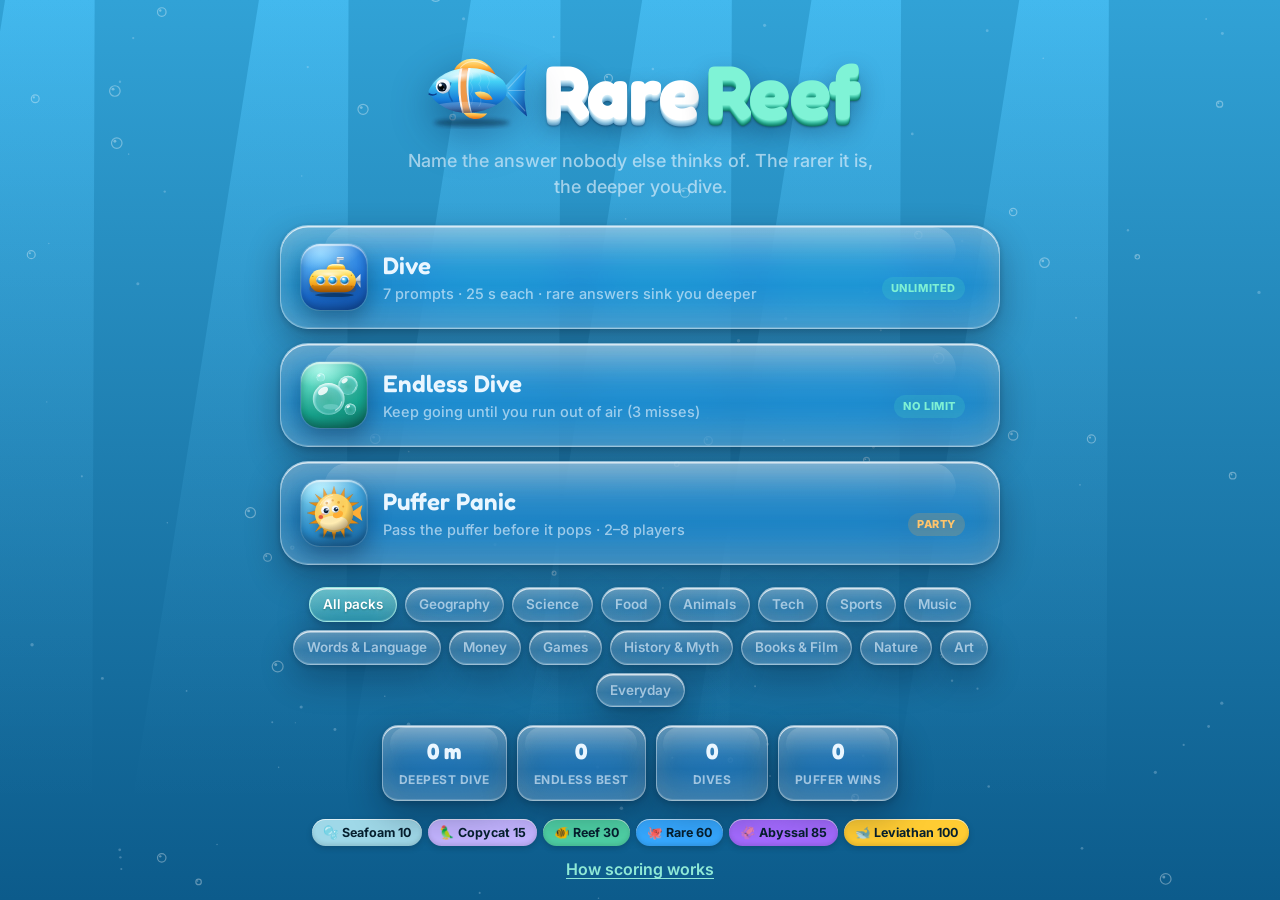
==== index.html @ 7932fa3f "Replace project with Rare Reef Unlimited rare-answer trivia game (Dive, Endless Dive) plus Puffer Pa" ====
<!DOCTYPE html>
<html lang="en">
<head>
<meta charset="utf-8">
<meta name="viewport" content="width=device-width, initial-scale=1, viewport-fit=cover">
<title>Rare Reef</title>
<link rel="preconnect" href="https://fonts.googleapis.com">
<link rel="preconnect" href="https://fonts.gstatic.com" crossorigin>
<link href="https://fonts.googleapis.com/css2?family=Fredoka:wght@500;600;700&family=Inter:wght@400;500;600;700;800&display=swap" rel="stylesheet">
<style>:root {
  --ink: #eaf6ff; --mute: rgba(234,246,255,.62); --glass: rgba(255,255,255,.08); --glass2: rgba(255,255,255,.14);
  --line: rgba(255,255,255,.16); --accent: #4fe3c1; --accent2: #36a8ff; --hot: #ff6b5a; --gold: #ffcc33;
  --r: 22px; --safe-b: env(safe-area-inset-bottom, 0px); --safe-t: env(safe-area-inset-top, 0px);
}
* { box-sizing: border-box; -webkit-tap-highlight-color: transparent; }
html, body { margin: 0; height: 100%; background: #04263a; color: var(--ink); font: 500 16px/1.4 Inter, system-ui, sans-serif; overflow: hidden; }
button { font: inherit; color: inherit; cursor: pointer; border: 0; background: none; }
input { font: inherit; }
#sea { position: fixed; inset: 0; width: 100%; height: 100%; z-index: 0; }
#flash { position: fixed; inset: 0; z-index: 50; pointer-events: none; opacity: 0; background: radial-gradient(circle, rgba(255,255,255,.0) 30%, rgba(255,80,60,.55)); transition: opacity .2s; }
#flash.on { opacity: 1; }
#flash.white { background: rgba(255,255,255,.85); }
.screen { position: fixed; inset: 0; z-index: 1; display: none; overflow-y: auto; padding: calc(16px + var(--safe-t)) 16px calc(24px + var(--safe-b)); }
.screen.on { display: block; animation: fadeUp .45s cubic-bezier(.2,.8,.2,1); }
@keyframes fadeUp { from { opacity: 0; transform: translateY(14px); } to { opacity: 1; transform: none; } }
h1, h2, h3, .prompt, .cat-q, .round, .cta, .mode-txt b, .big-num, .t-name, .t-pts { font-family: Fredoka, Inter, system-ui, sans-serif; }

/* ---------- home ---------- */
.home-wrap { max-width: 720px; margin: 0 auto; padding: 4vh 0 30px; text-align: center; }
.logo { display: inline-flex; align-items: center; gap: 12px; }
.logo-fish { width: 74px; animation: bob 3.4s ease-in-out infinite; filter: drop-shadow(0 8px 18px rgba(42,167,255,.45)); }
@keyframes bob { 50% { transform: translateY(-6px) rotate(-3deg); } }
h1 { margin: 0; font-size: clamp(46px, 9vw, 76px); line-height: 1; font-weight: 700; letter-spacing: -.5px; }
h1 span { background: linear-gradient(90deg, #7ef0d4, #36a8ff); -webkit-background-clip: text; background-clip: text; color: transparent; margin-left: 6px; }
.tag { color: var(--mute); font-size: 18px; max-width: 470px; margin: 14px auto 26px; }
.mode-grid { display: grid; gap: 14px; }
.mode-card { position: relative; display: flex; align-items: center; gap: 16px; padding: 18px 20px; border-radius: var(--r); text-align: left;
  background: linear-gradient(135deg, rgba(255,255,255,.13), rgba(255,255,255,.05)); border: 1px solid var(--line); backdrop-filter: blur(14px); -webkit-backdrop-filter: blur(14px);
  box-shadow: 0 12px 40px rgba(0,0,0,.25), inset 0 1px 0 rgba(255,255,255,.18); transition: transform .25s cubic-bezier(.2,.9,.3,1.4), box-shadow .25s; }
.mode-card:hover { transform: translateY(-3px) scale(1.01); box-shadow: 0 18px 50px rgba(0,0,0,.32), inset 0 1px 0 rgba(255,255,255,.22); }
.mode-card:active { transform: scale(.98); }
.mode-ico { width: 60px; height: 60px; border-radius: 18px; display: grid; place-items: center; font-size: 30px; flex: none; }
.dive .mode-ico { background: linear-gradient(160deg, #36a8ff, #1667c9); }
.endless .mode-ico { background: linear-gradient(160deg, #4fe3c1, #129a86); }
.partyc .mode-ico { background: linear-gradient(160deg, #ffcf5a, #ff8a3d); }
.mode-txt { flex: 1; display: flex; flex-direction: column; gap: 2px; }
.mode-txt b { font-size: 24px; font-weight: 600; }
.mode-txt span { color: var(--mute); font-size: 14.5px; }
.mode-badge { position: absolute; top: 12px; right: 14px; font-size: 11px; font-weight: 800; letter-spacing: .6px; text-transform: uppercase; padding: 4px 9px; border-radius: 99px; background: rgba(79,227,193,.18); color: #7ef0d4; }
.mode-badge.hot { background: rgba(255,170,60,.2); color: #ffc46b; }
.packs { margin: 22px 0 6px; display: flex; flex-wrap: wrap; gap: 8px; justify-content: center; }
.pack { padding: 7px 13px; border-radius: 99px; border: 1px solid var(--line); background: var(--glass); font-size: 13.5px; font-weight: 600; color: var(--mute); transition: .2s; }
.pack.on { background: rgba(79,227,193,.2); border-color: rgba(79,227,193,.6); color: #fff; }
.stats { display: flex; gap: 10px; justify-content: center; margin-top: 18px; flex-wrap: wrap; }
.stat { padding: 10px 16px; border-radius: 16px; background: var(--glass); border: 1px solid var(--line); min-width: 112px; }
.stat b { display: block; font-family: Fredoka, Inter, system-ui, sans-serif; font-size: 22px; }
.stat span { font-size: 12px; color: var(--mute); text-transform: uppercase; letter-spacing: .5px; font-weight: 700; }
.tiers-legend { display: flex; flex-wrap: wrap; gap: 6px; justify-content: center; margin: 18px 0 4px; }
.tchip { display: inline-flex; align-items: center; gap: 6px; padding: 5px 11px; border-radius: 99px; font-size: 12.5px; font-weight: 700; color: #06202f; }
.link { color: #8fe9d6; font-weight: 600; text-decoration: underline; text-underline-offset: 3px; padding: 8px; }
.link.small { font-size: 13.5px; color: var(--mute); }

/* ---------- dive ---------- */
.dive-wrap, .setup-wrap, .res-wrap { max-width: 640px; margin: 0 auto; }
.topbar { display: grid; grid-template-columns: 44px 1fr auto; align-items: center; gap: 10px; margin-bottom: 14px; }
.icon-btn { width: 44px; height: 44px; border-radius: 14px; background: var(--glass); border: 1px solid var(--line); font-size: 20px; display: grid; place-items: center; }
.round { font-size: 22px; font-weight: 600; text-align: center; }
.depth { font-family: Fredoka, Inter, system-ui, sans-serif; font-size: 20px; font-weight: 600; padding: 7px 14px; border-radius: 14px; background: rgba(0,0,0,.25); border: 1px solid var(--line); min-width: 92px; text-align: right; }
.lives { display: flex; gap: 6px; justify-content: center; min-height: 0; margin-bottom: 8px; }
.lives span { font-size: 22px; transition: .3s; }
.lives span.gone { filter: grayscale(1); opacity: .3; transform: scale(.8); }
.prompt-card { padding: 22px; border-radius: 26px; background: linear-gradient(160deg, rgba(255,255,255,.14), rgba(255,255,255,.05)); border: 1px solid var(--line);
  backdrop-filter: blur(16px); -webkit-backdrop-filter: blur(16px); box-shadow: 0 20px 60px rgba(0,0,0,.3), inset 0 1px 0 rgba(255,255,255,.2); text-align: center; }
.chip { display: inline-block; padding: 5px 12px; border-radius: 99px; background: rgba(255,255,255,.12); font-size: 12.5px; font-weight: 700; letter-spacing: .4px; text-transform: uppercase; color: #bfefff; }
.prompt { font-size: clamp(28px, 6vw, 40px); font-weight: 600; line-height: 1.1; margin: 14px 0 18px; }
.timer { position: relative; height: 12px; border-radius: 99px; background: rgba(0,0,0,.3); overflow: hidden; margin: 0 0 16px; }
.timer-fill { position: absolute; inset: 0; transform-origin: left; background: linear-gradient(90deg, #4fe3c1, #36a8ff); border-radius: 99px; }
.timer.low .timer-fill { background: linear-gradient(90deg, #ff9f43, #ff5a5a); }
.timer span { position: absolute; right: 8px; top: -22px; font-size: 13px; font-weight: 800; color: var(--mute); }
form { display: flex; gap: 10px; }
form input { flex: 1; min-width: 0; height: 56px; padding: 0 18px; border-radius: 18px; border: 2px solid rgba(255,255,255,.2); background: rgba(3,20,32,.55); color: #fff; font-size: 19px; font-weight: 600; outline: none; transition: border-color .2s, box-shadow .2s; }
form input:focus { border-color: var(--accent); box-shadow: 0 0 0 4px rgba(79,227,193,.18); }
form input:disabled { opacity: .5; }
.go { height: 56px; padding: 0 22px; border-radius: 18px; background: linear-gradient(160deg, #4fe3c1, #1fb39a); color: #03251f; font-weight: 800; font-size: 17px; box-shadow: 0 8px 22px rgba(79,227,193,.35); transition: transform .15s; }
.go:active { transform: scale(.95); }
.go:disabled { opacity: .45; }
.msg { min-height: 24px; margin-top: 10px; font-weight: 700; color: #ffb4a8; }
.msg.ok { color: #8ff0d6; }
.shake { animation: shake .4s; }
@keyframes shake { 20%, 60% { transform: translateX(-8px); } 40%, 80% { transform: translateX(8px); } }
.reveal { margin-top: 16px; }
.tier-card { border-radius: 26px; padding: 22px; text-align: center; color: #05202d; position: relative; overflow: hidden; animation: pop .55s cubic-bezier(.2,1.4,.4,1); box-shadow: 0 20px 50px rgba(0,0,0,.3); }
@keyframes pop { from { transform: scale(.7); opacity: 0; } to { transform: none; opacity: 1; } }
.tier-card .t-emoji { font-size: 44px; line-height: 1; }
.tier-card .t-name { font-family: Fredoka, Inter, system-ui, sans-serif; font-size: 34px; font-weight: 700; margin-top: 4px; }
.tier-card .t-ans { font-weight: 700; font-size: 17px; opacity: .85; }
.tier-card .t-pts { font-family: Fredoka, Inter, system-ui, sans-serif; font-size: 22px; font-weight: 600; margin-top: 6px; }
.tier-card .t-blurb { font-size: 14px; opacity: .75; margin-top: 2px; }
.tier-card.miss { background: linear-gradient(160deg, #3b4b5a, #25323f); color: #eaf6ff; }
.alts { margin-top: 14px; display: grid; gap: 10px; }
.alt { padding: 12px 16px; border-radius: 18px; background: var(--glass); border: 1px solid var(--line); text-align: left; }
.alt b { display: block; font-size: 12px; text-transform: uppercase; letter-spacing: .6px; color: var(--mute); margin-bottom: 6px; }
.alt .ans { display: inline-block; margin: 3px 6px 3px 0; padding: 4px 10px; border-radius: 99px; font-size: 14px; font-weight: 700; color: #06202f; }
.next { width: 100%; margin-top: 14px; }
.cta { width: 100%; height: 62px; border-radius: 20px; background: linear-gradient(160deg, #ffd25e, #ff8a3d); color: #3a1800; font-size: 22px; font-weight: 700; box-shadow: 0 12px 30px rgba(255,138,61,.4); transition: transform .15s; margin-top: 16px; }
.cta.blue { background: linear-gradient(160deg, #4fe3c1, #2aa7ff); color: #032030; box-shadow: 0 12px 30px rgba(42,167,255,.35); }
.cta.ghost { background: var(--glass); color: var(--ink); box-shadow: none; border: 1px solid var(--line); height: 54px; font-size: 18px; }
.cta:active { transform: scale(.97); }

/* depth gauge */
.gauge { position: fixed; left: max(10px, calc(50% - 400px)); top: 90px; bottom: 40px; width: 46px; z-index: 2; }
.gauge-track { position: absolute; left: 20px; top: 0; bottom: 0; width: 6px; border-radius: 6px; background: linear-gradient(#5fd3ff, #1667c9 30%, #0b2c6b 60%, #070b25); opacity: .8; }
.gauge-track i { position: absolute; left: 12px; font-style: normal; font-size: 10px; font-weight: 800; color: rgba(255,255,255,.5); white-space: nowrap; transform: translateY(-50%); letter-spacing: .3px; }
.gauge-track i::before { content: ""; position: absolute; left: -16px; top: 50%; width: 10px; border-top: 1px solid rgba(255,255,255,.35); }
.gauge-sub { position: absolute; left: 6px; width: 34px; height: 34px; margin-top: -17px; display: grid; place-items: center; font-size: 22px; transition: top 1.2s cubic-bezier(.3,.8,.3,1); filter: drop-shadow(0 4px 10px rgba(0,0,0,.4)); }
@media (max-width: 860px) { .gauge { display: none; } }

/* ---------- results ---------- */
.res-hero { text-align: center; padding: 26px 18px; border-radius: 28px; background: linear-gradient(160deg, rgba(255,255,255,.14), rgba(255,255,255,.04)); border: 1px solid var(--line); backdrop-filter: blur(14px); -webkit-backdrop-filter: blur(14px); }
.res-hero .zone { font-size: 13px; font-weight: 800; letter-spacing: 1px; text-transform: uppercase; color: #8fe9d6; }
.big-num { font-size: clamp(54px, 13vw, 84px); font-weight: 700; line-height: 1; margin: 6px 0; }
.res-hero .sub { color: var(--mute); font-weight: 600; }
.emoji-row { font-size: 28px; letter-spacing: 4px; margin: 14px 0 4px; }
.res-list { margin-top: 16px; display: grid; gap: 8px; }
.res-row { display: grid; grid-template-columns: 1fr auto; gap: 4px 12px; align-items: center; padding: 12px 16px; border-radius: 18px; background: var(--glass); border: 1px solid var(--line); }
.res-row .q { font-size: 13px; color: var(--mute); font-weight: 600; }
.res-row .a { font-weight: 700; font-size: 16px; }
.res-row .p { grid-row: 1 / span 2; grid-column: 2; text-align: right; }
.res-btns { display: grid; grid-template-columns: 1fr 1fr; gap: 10px; }
.res-btns .cta { margin-top: 14px; }

/* ---------- setup ---------- */
.setup-hero { display: flex; gap: 16px; align-items: center; padding: 18px; border-radius: 24px; background: var(--glass); border: 1px solid var(--line); margin-bottom: 16px; }
.setup-hero h2 { margin: 0 0 4px; font-size: 28px; }
.setup-hero p { margin: 0; color: var(--mute); font-size: 14.5px; }
.hero-puffer { width: 96px; height: 96px; flex: none; animation: bob 3s ease-in-out infinite; --pf1: #ffd25e; --pf2: #ffae35; }
.seg { display: inline-flex; padding: 4px; border-radius: 16px; background: rgba(0,0,0,.28); border: 1px solid var(--line); gap: 2px; flex-wrap: wrap; }
.seg button { padding: 9px 14px; border-radius: 12px; font-weight: 700; font-size: 15px; color: var(--mute); transition: .2s; }
.seg button.on { background: #fff; color: #062033; box-shadow: 0 4px 12px rgba(0,0,0,.25); }
.seg.big { display: flex; width: 100%; margin-bottom: 14px; }
.seg.big button { flex: 1; padding: 12px; font-size: 17px; }
.row2 { display: flex; justify-content: space-between; align-items: center; gap: 12px; padding: 10px 2px; font-weight: 700; flex-wrap: wrap; }
.fld { display: flex; flex-direction: column; gap: 6px; font-weight: 700; font-size: 14px; color: var(--mute); margin-bottom: 6px; }
.fld input, .plist input { height: 50px; border-radius: 14px; border: 2px solid rgba(255,255,255,.18); background: rgba(3,20,32,.5); color: #fff; padding: 0 14px; font-size: 17px; font-weight: 600; outline: none; }
.plist { display: grid; gap: 8px; }
.plist .pr { display: flex; gap: 8px; align-items: center; }
.plist .pr input { flex: 1; }
.plist .dot { width: 30px; height: 30px; border-radius: 50%; flex: none; }

/* ---------- party ---------- */
#party { display: none; padding: 0; overflow: hidden; }
#party.on { display: flex; flex-direction: column; }
.party-top { display: grid; grid-template-columns: 44px 1fr 44px; gap: 10px; align-items: center; padding: calc(12px + var(--safe-t)) 14px 6px; z-index: 3; }
.cat-banner { text-align: center; }
.cat-q { font-size: clamp(22px, 5vw, 32px); font-weight: 600; line-height: 1.1; margin-top: 4px; }
.cat-used { font-size: 12.5px; color: var(--mute); font-weight: 700; margin-top: 2px; }
.cat-banner.new .cat-q { animation: pop .5s cubic-bezier(.2,1.4,.4,1); }
.arena { position: relative; flex: 1; min-height: 0; }
.ring { position: absolute; inset: 0; }
.seat { position: absolute; width: 120px; margin-left: -60px; margin-top: -48px; text-align: center; transition: transform .3s, opacity .3s; }
.seat .av { width: 58px; height: 58px; margin: 0 auto; border-radius: 50%; display: grid; place-items: center; font-family: Fredoka, Inter, system-ui, sans-serif; font-weight: 700; font-size: 24px; color: #fff; position: relative;
  box-shadow: 0 8px 20px rgba(0,0,0,.35), inset 0 2px 0 rgba(255,255,255,.35); border: 3px solid rgba(255,255,255,.25); transition: .3s; }
.seat .nm { font-weight: 800; font-size: 14px; margin-top: 6px; white-space: nowrap; overflow: hidden; text-overflow: ellipsis; text-shadow: 0 2px 6px rgba(0,0,0,.5); }
.seat .hearts { font-size: 13px; letter-spacing: 1px; min-height: 18px; }
.seat .meter { width: 64px; height: 5px; margin: 3px auto 0; border-radius: 9px; background: rgba(255,255,255,.18); overflow: hidden; }
.seat .meter i { display: block; height: 100%; width: 0; background: linear-gradient(90deg, #ffcc33, #ff8a3d); transition: width .5s; }
.seat.turn .av { border-color: #fff; transform: scale(1.14); box-shadow: 0 0 0 6px rgba(255,255,255,.18), 0 10px 26px rgba(0,0,0,.4); }
.seat.turn .nm { color: #ffe27a; }
.seat.out { opacity: .38; filter: grayscale(1); }
.seat.hit .av { animation: hit .6s; }
@keyframes hit { 30% { transform: scale(1.3) rotate(-8deg); background: #ff5a5a; } }
.bubble { position: absolute; left: 50%; bottom: 100%; transform: translate(-50%, -6px); background: #fff; color: #062033; font-weight: 700; font-size: 13.5px; padding: 5px 10px; border-radius: 12px; white-space: nowrap; max-width: 150px; overflow: hidden; text-overflow: ellipsis; box-shadow: 0 6px 16px rgba(0,0,0,.25); opacity: 0; transition: opacity .2s; pointer-events: none; }
.bubble.on { opacity: 1; }
.bubble.bad { background: #ff8a7a; }
.bubble.good { background: #8ff0d6; }
.bubble::after { content: ""; position: absolute; left: 50%; top: 100%; margin-left: -6px; border: 6px solid transparent; border-top-color: inherit; }
.puffer-wrap { position: absolute; left: 50%; top: calc(50% - 8px); width: 220px; height: 220px; margin: -110px 0 0 -110px; }
.clock { position: absolute; inset: 0; transform: rotate(-90deg); }
.clock-bg { fill: none; stroke: rgba(255,255,255,.1); stroke-width: 8; }
.clock-fg { fill: none; stroke: #4fe3c1; stroke-width: 8; stroke-linecap: round; stroke-dasharray: 628.3; transition: stroke .3s; }
.puffer { position: absolute; inset: 30px; transition: transform .25s cubic-bezier(.3,1.5,.5,1); --pf1: #ffd25e; --pf2: #ffae35; --spine: #e08a12; }
.puffer svg { width: 100%; height: 100%; overflow: visible; }
.puffer .spines { transform-origin: 100px 100px; transform: scale(.55); opacity: 0; transition: transform .35s, opacity .35s; }
.puffer.s1 { --pf1: #ffc84a; --pf2: #ff9d2e; }
.puffer.s1 .spines { transform: scale(.8); opacity: .7; }
.puffer.s2 { --pf1: #ffa63d; --pf2: #ff7a2e; --spine: #c4531a; }
.puffer.s2 .spines { transform: scale(1); opacity: 1; }
.puffer.s3 { --pf1: #ff7a4a; --pf2: #ff4d3a; --spine: #a3241a; animation: tremble .12s infinite; }
.puffer.s3 .spines { transform: scale(1.12); opacity: 1; }
.puffer.sleep { filter: saturate(.6) brightness(.9); }
.puffer.popped { animation: popped .5s forwards; }
@keyframes tremble { 25% { translate: -3px 1px; } 50% { translate: 2px -2px; } 75% { translate: -1px 3px; } }
@keyframes popped { 40% { transform: scale(2.1); opacity: 1; } 100% { transform: scale(2.6); opacity: 0; } }
.pointer { position: absolute; left: 50%; top: 50%; width: 0; height: 0; transition: transform .35s cubic-bezier(.3,1.3,.5,1); pointer-events: none; }
.pointer::after { content: ""; position: absolute; left: 96px; top: -11px; border: 11px solid transparent; border-left: 18px solid #fff; filter: drop-shadow(0 2px 6px rgba(0,0,0,.4)); }
.pop-txt { position: absolute; left: 50%; top: 50%; transform: translate(-50%, -50%) scale(.4); font-family: Fredoka, Inter, system-ui, sans-serif; font-weight: 700; font-size: 64px; color: #fff; text-shadow: 0 4px 0 #ff4d3a, 0 10px 30px rgba(0,0,0,.4); opacity: 0; pointer-events: none; white-space: nowrap; }
.pop-txt.on { animation: popTxt 1.3s forwards; }
@keyframes popTxt { 15% { opacity: 1; transform: translate(-50%, -50%) scale(1.15); } 70% { opacity: 1; transform: translate(-50%, -50%) scale(1); } 100% { opacity: 0; transform: translate(-50%, -60%) scale(1); } }
.party-bottom { padding: 6px 14px calc(14px + var(--safe-b)); max-width: 640px; width: 100%; margin: 0 auto; z-index: 3; }
.turn-lbl { text-align: center; font-family: Fredoka, Inter, system-ui, sans-serif; font-weight: 600; font-size: 18px; margin-bottom: 8px; min-height: 24px; }
.turn-lbl.mine { color: #ffe27a; }
.pmsg { min-height: 22px; text-align: center; font-weight: 700; color: #ffb4a8; margin-top: 6px; font-size: 14.5px; }
.pmsg.ok { color: #8ff0d6; }
.used { display: flex; gap: 6px; overflow-x: auto; padding: 4px 0 2px; scrollbar-width: none; mask-image: linear-gradient(90deg, #000 85%, transparent); }
.used::-webkit-scrollbar { display: none; }
.used span { flex: none; padding: 4px 10px; border-radius: 99px; font-size: 13px; font-weight: 700; color: #06202f; animation: pop .35s; }
.burst { position: fixed; width: 10px; height: 10px; border-radius: 50%; pointer-events: none; z-index: 40; }

/* ---------- modal ---------- */
.modal { position: fixed; inset: 0; z-index: 60; display: grid; place-items: center; background: rgba(2,12,22,.6); backdrop-filter: blur(6px); -webkit-backdrop-filter: blur(6px); padding: 18px; }
.modal[hidden] { display: none; }
.modal-card { width: min(520px, 100%); max-height: 86vh; overflow-y: auto; padding: 24px; border-radius: 26px; background: linear-gradient(160deg, #0f3d57, #0a2639); border: 1px solid var(--line); box-shadow: 0 30px 80px rgba(0,0,0,.5); animation: pop .4s cubic-bezier(.2,1.3,.4,1); }
.modal-card h3 { margin: 0 0 10px; font-size: 26px; }
.modal-card p { color: var(--mute); margin: 8px 0; }
.trow { display: flex; align-items: center; gap: 12px; padding: 8px 0; border-bottom: 1px solid rgba(255,255,255,.08); }
.trow .tchip { min-width: 112px; justify-content: center; }
.trow small { color: var(--mute); }
.winner-av { width: 96px; height: 96px; margin: 0 auto 8px; border-radius: 50%; display: grid; place-items: center; font-family: Fredoka, Inter, system-ui, sans-serif; font-size: 42px; font-weight: 700; box-shadow: 0 0 0 8px rgba(255,255,255,.12), 0 14px 40px rgba(0,0,0,.4); }

@media (max-width: 520px) {
  .mode-card { padding: 15px; gap: 12px; } .mode-ico { width: 52px; height: 52px; font-size: 26px; } .mode-txt b { font-size: 21px; }
  .mode-badge { top: 8px; right: 10px; font-size: 10px; }
  .prompt-card { padding: 18px 14px; }
  .go { padding: 0 16px; }
  .seat { width: 92px; margin-left: -46px; } .seat .av { width: 46px; height: 46px; font-size: 19px; } .seat .nm { font-size: 12.5px; }
  .puffer-wrap { width: 170px; height: 170px; margin: -85px 0 0 -85px; } .puffer { inset: 22px; }
  .pointer::after { left: 72px; }
  .pop-txt { font-size: 50px; }
}
@media (max-height: 640px) { .party-bottom .used { display: none; } }
@media (max-height: 500px) {
  .party-top { padding-top: calc(6px + var(--safe-t)); padding-bottom: 0; }
  .cat-banner .chip, .cat-used { display: none; }
  .cat-q { font-size: 20px; margin-top: 0; }
  .turn-lbl { display: none; }
  .party-bottom { padding-top: 2px; padding-bottom: calc(8px + var(--safe-b)); }
  .party-bottom form input, .party-bottom .go { height: 46px; }
  .pmsg { min-height: 18px; margin-top: 2px; font-size: 13px; }
  .seat { width: 96px; margin-left: -48px; margin-top: -26px; }
  .seat .av { width: 38px; height: 38px; font-size: 16px; border-width: 2px; }
  .seat .nm { font-size: 12px; margin-top: 2px; }
  .seat .hearts { font-size: 11px; min-height: 14px; }
  .seat .meter { display: none; }
  .puffer-wrap { width: 130px; height: 130px; margin: -65px 0 0 -65px; }
  .puffer { inset: 16px; }
  .pointer::after { left: 54px; top: -9px; border-width: 9px; border-left-width: 14px; }
  .pop-txt { font-size: 40px; }
}

/* =====================================================================
   LIQUID GLASS (iOS-style): translucent, frosted, with specular edges
   ===================================================================== */
:root {
  --glass-fill: linear-gradient(180deg, rgba(255,255,255,.30) 0%, rgba(255,255,255,.14) 42%, rgba(255,255,255,.10) 58%, rgba(255,255,255,.18) 100%);
  --glass-edge: rgba(255,255,255,.42);
  --glass-shadow: inset 0 1.5px 0 rgba(255,255,255,.75), inset 0 -1px 0 rgba(255,255,255,.18), inset 0 -14px 28px rgba(255,255,255,.05), inset 0 12px 24px rgba(255,255,255,.08), 0 14px 34px rgba(0,12,30,.32), 0 2px 6px rgba(0,12,30,.18);
  --spring: cubic-bezier(.34,1.56,.64,1);
}
.mode-card, .prompt-card, .icon-btn, .stat, .pack, .alt, .res-row, .res-hero, .setup-hero, .seg, .modal-card, .depth, .cta.ghost, form input, .fld input, .plist input, .cat-banner .chip, .chip, .link.small {
  -webkit-backdrop-filter: blur(24px) saturate(180%); backdrop-filter: blur(24px) saturate(180%);
}
.mode-card, .prompt-card, .icon-btn, .stat, .pack, .alt, .res-row, .res-hero, .setup-hero, .seg, .depth, .cta.ghost {
  position: relative; background: var(--glass-fill), rgba(12,60,92,.28); border: 1px solid var(--glass-edge); box-shadow: var(--glass-shadow);
}
.modal-card { background: var(--glass-fill), rgba(10,48,74,.78); border: 1px solid var(--glass-edge); box-shadow: var(--glass-shadow), 0 40px 90px rgba(0,0,0,.5); }
/* top specular sheen */
.mode-card::before, .prompt-card::before, .res-hero::before, .setup-hero::before, .cta::before, .go::before, .icon-btn::before, .stat::before {
  content: ""; position: absolute; left: 6%; right: 6%; top: 1px; height: 46%; border-radius: inherit; pointer-events: none;
  background: linear-gradient(180deg, rgba(255,255,255,.34), rgba(255,255,255,0)); opacity: .55; mask-image: linear-gradient(#000, transparent);
}
.mode-card > *, .prompt-card > *, .res-hero > *, .setup-hero > * { position: relative; }
.mode-card { border-radius: 28px; transition: transform .45s var(--spring), box-shadow .3s, background .3s; }
.mode-card:hover { transform: translateY(-4px) scale(1.012); background: var(--glass-fill), rgba(20,80,120,.32); }
.mode-card:active { transform: scale(.975); transition-duration: .12s; }
.prompt-card { border-radius: 30px; }
.icon-btn { border-radius: 16px; transition: transform .35s var(--spring); }
.icon-btn:active { transform: scale(.9); }
.pack { transition: transform .35s var(--spring), background .2s; }
.pack:active { transform: scale(.93); }
.pack.on { background: linear-gradient(180deg, rgba(160,255,232,.55), rgba(79,227,193,.32)), rgba(12,60,92,.3); border-color: rgba(190,255,240,.75); color: #fff; text-shadow: 0 1px 2px rgba(0,60,50,.4); }

/* tinted glass buttons (solid enough to read, still glassy) */
.go, .cta {
  position: relative; overflow: hidden; border: 1px solid rgba(255,255,255,.55);
  -webkit-backdrop-filter: blur(20px) saturate(180%); backdrop-filter: blur(20px) saturate(180%);
  transition: transform .45s var(--spring), box-shadow .3s, filter .2s;
}
.go { background: linear-gradient(180deg, rgba(150,255,230,.92), rgba(40,200,168,.86) 55%, rgba(22,160,136,.9)); color: #032a23;
  box-shadow: inset 0 1.5px 0 rgba(255,255,255,.85), inset 0 -2px 6px rgba(0,80,60,.35), 0 10px 24px rgba(30,200,160,.35), 0 2px 4px rgba(0,40,30,.25); }
.cta { background: linear-gradient(180deg, rgba(255,228,140,.95), rgba(255,170,70,.9) 55%, rgba(242,120,40,.92)); color: #3a1600;
  box-shadow: inset 0 1.5px 0 rgba(255,255,255,.9), inset 0 -3px 8px rgba(140,50,0,.3), 0 14px 30px rgba(255,138,61,.38), 0 2px 5px rgba(80,30,0,.25); }
.cta.blue { background: linear-gradient(180deg, rgba(160,250,240,.95), rgba(70,200,240,.9) 55%, rgba(40,150,235,.92)); color: #02243a;
  box-shadow: inset 0 1.5px 0 rgba(255,255,255,.9), inset 0 -3px 8px rgba(0,60,120,.3), 0 14px 30px rgba(42,167,255,.36), 0 2px 5px rgba(0,30,60,.25); }
.cta.ghost { color: #fff; }
.go::after, .cta::after { content: ""; position: absolute; top: 0; bottom: 0; width: 40%; left: -60%; background: linear-gradient(100deg, transparent, rgba(255,255,255,.45), transparent); transform: skewX(-20deg); transition: left .7s ease; pointer-events: none; }
.go:hover::after, .cta:hover::after { left: 130%; }
.go:active, .cta:active { transform: scale(.955); transition-duration: .12s; filter: brightness(1.05); }
.go:disabled { filter: saturate(.3); opacity: .55; }

/* glass inputs */
form input, .fld input, .plist input {
  background: linear-gradient(180deg, rgba(0,20,36,.42), rgba(0,30,50,.30)); border: 1px solid rgba(255,255,255,.34);
  box-shadow: inset 0 2px 6px rgba(0,10,20,.35), inset 0 -1px 0 rgba(255,255,255,.18), 0 1px 0 rgba(255,255,255,.12);
}
form input:focus { border-color: rgba(150,255,230,.9); box-shadow: inset 0 2px 6px rgba(0,10,20,.35), 0 0 0 4px rgba(79,227,193,.22); }

/* segmented control with a raised glass thumb */
.seg { border-radius: 18px; }
.seg button { transition: transform .35s var(--spring), background .25s, color .25s; }
.seg button:active { transform: scale(.92); }
.seg button.on { background: linear-gradient(180deg, #ffffff, #e9f5fb); color: #062033; box-shadow: inset 0 1px 0 #fff, 0 4px 14px rgba(0,20,40,.3), 0 1px 2px rgba(0,20,40,.2); }

/* glossy iOS app-icon tiles holding 3D objects */
.mode-ico { position: relative; overflow: hidden; border-radius: 19px; width: 66px; height: 66px;
  box-shadow: inset 0 2px 1px rgba(255,255,255,.55), inset 0 -4px 10px rgba(0,0,0,.25), 0 10px 22px rgba(0,10,30,.35), 0 0 0 1px rgba(255,255,255,.18); }
.mode-ico::after { content: ""; position: absolute; inset: 0; border-radius: inherit; background: radial-gradient(120% 70% at 30% 0%, rgba(255,255,255,.45), rgba(255,255,255,0) 55%); pointer-events: none; }
.mode-ico svg { width: 86%; height: 86%; overflow: visible; filter: drop-shadow(0 4px 5px rgba(0,0,0,.28)); }
.dive .mode-ico { background: radial-gradient(130% 110% at 30% 15%, #6cc8ff, #1b6fd6 60%, #0d3f8e); }
.endless .mode-ico { background: radial-gradient(130% 110% at 30% 15%, #7ff3dd, #17a58e 60%, #08584f); }
.partyc .mode-ico { background: radial-gradient(130% 110% at 30% 15%, #8fe6ff, #2a8fd0 60%, #134f86); }
.partyc .mode-ico svg { --pf1: #ffd25e; --pf2: #ffae35; --spine: #e08a12; width: 100%; height: 100%; }

/* 3D logo + extruded title */
.logo-fish { width: 112px; filter: drop-shadow(0 14px 20px rgba(0,30,70,.45)); }
h1 { color: #fff; text-shadow: 0 1px 0 #d6eef8, 0 2px 0 #bfe1f0, 0 3px 0 #a6d2e8, 0 4px 0 #8ec2de, 0 5px 0 #78b2d3, 0 6px 0 #649fc4, 0 7px 2px rgba(0,20,50,.35), 0 12px 24px rgba(0,20,50,.4); }
h1 span { background: none; -webkit-background-clip: border-box; background-clip: border-box; color: #7ff3d6;
  text-shadow: 0 1px 0 #66e0c3, 0 2px 0 #4ccdb0, 0 3px 0 #38b99d, 0 4px 0 #27a58a, 0 5px 0 #1a9078, 0 6px 0 #117b67, 0 7px 2px rgba(0,30,30,.35), 0 12px 24px rgba(0,20,50,.4); }

/* glossy 3D avatars + puffer */
.seat .av, .winner-av { background-image: radial-gradient(circle at 32% 26%, rgba(255,255,255,.75), rgba(255,255,255,0) 34%), radial-gradient(circle at 70% 82%, rgba(0,0,0,.38), rgba(0,0,0,0) 62%) !important;
  text-shadow: 0 2px 3px rgba(0,0,0,.35); border: 2px solid rgba(255,255,255,.55); }
.puffer svg, .hero-puffer { filter: drop-shadow(0 18px 18px rgba(0,20,40,.35)); }
.gauge-sub svg { width: 44px; height: 36px; margin-left: -6px; }
.tier-card { box-shadow: inset 0 2px 0 rgba(255,255,255,.6), inset 0 -6px 16px rgba(0,0,0,.18), 0 22px 50px rgba(0,0,0,.32); border: 1px solid rgba(255,255,255,.45); }
.tier-card::before { content: ""; position: absolute; left: 0; right: 0; top: 0; height: 50%; background: linear-gradient(180deg, rgba(255,255,255,.35), rgba(255,255,255,0)); pointer-events: none; }
.tchip, .alt .ans, .used span { box-shadow: inset 0 1px 0 rgba(255,255,255,.65), inset 0 -2px 4px rgba(0,0,0,.12), 0 2px 6px rgba(0,0,0,.18); }
.clock-bg { stroke: rgba(255,255,255,.16); }
@media (max-width: 520px) { .mode-ico { width: 56px; height: 56px; border-radius: 16px; } .logo-fish { width: 88px; } }
</style>
</head>
<body>
<canvas id="sea"></canvas>
<div id="flash"></div>

<!-- ============ HOME ============ -->
<section class="screen" id="home">
  <div class="home-wrap">
    <div class="logo">
      <svg class="logo-fish" viewBox="0 0 160 110" aria-hidden="true"><use href="#fish3d"/></svg>
      <h1>Rare<span>Reef</span></h1>
    </div>
    <p class="tag">Name the answer nobody else thinks of. The rarer it is, the deeper you dive.</p>

    <div class="mode-grid">
      <button class="mode-card dive" id="goDive">
        <div class="mode-ico"><svg viewBox="0 0 100 80"><use href="#sub3d"/></svg></div>
        <div class="mode-txt"><b>Dive</b><span>7 prompts · 25 s each · rare answers sink you deeper</span></div>
        <div class="mode-badge">Unlimited</div>
      </button>
      <button class="mode-card endless" id="goEndless">
        <div class="mode-ico"><svg viewBox="0 0 100 100"><use href="#bubbles3d"/></svg></div>
        <div class="mode-txt"><b>Endless Dive</b><span>Keep going until you run out of air (3 misses)</span></div>
        <div class="mode-badge">No limit</div>
      </button>
      <button class="mode-card partyc" id="goParty">
        <div class="mode-ico"><svg viewBox="0 0 200 200"><use href="#pufferBig"/></svg></div>
        <div class="mode-txt"><b>Puffer Panic</b><span>Pass the puffer before it pops · 2–8 players</span></div>
        <div class="mode-badge hot">Party</div>
      </button>
    </div>

    <div class="packs" id="packs"></div>

    <div class="stats" id="stats"></div>
    <div class="tiers-legend" id="legend"></div>
    <button class="link" id="howBtn">How scoring works</button>
  </div>
</section>

<!-- ============ DIVE ============ -->
<section class="screen" id="dive">
  <div class="gauge" id="gauge"><div class="gauge-track" id="gaugeTrack"></div><div class="gauge-sub" id="gaugeSub"><svg viewBox="0 0 100 80"><use href="#sub3d"/></svg></div></div>
  <div class="dive-wrap">
    <div class="topbar">
      <button class="icon-btn" id="diveBack" aria-label="Back">←</button>
      <div class="round" id="roundLbl">1 / 7</div>
      <div class="depth" id="depthLbl">0 m</div>
    </div>
    <div class="lives" id="lives"></div>
    <div class="prompt-card" id="promptCard">
      <div class="chip" id="packChip">Geography</div>
      <div class="prompt" id="promptTxt">Name a country</div>
      <div class="timer"><div class="timer-fill" id="timerFill"></div><span id="timerTxt">25</span></div>
      <form id="answerForm" autocomplete="off">
        <input id="answer" type="text" placeholder="Type a rare answer…" maxlength="60" autocapitalize="off" spellcheck="false">
        <button class="go" type="submit">Dive ↓</button>
      </form>
      <div class="msg" id="msg"></div>
      <button class="link small" id="passBtn">Pass</button>
    </div>
    <div class="reveal" id="reveal"></div>
  </div>
</section>

<!-- ============ RESULTS ============ -->
<section class="screen" id="results">
  <div class="res-wrap" id="resWrap"></div>
</section>

<!-- ============ PARTY SETUP ============ -->
<section class="screen" id="setup">
  <div class="setup-wrap">
    <div class="topbar"><button class="icon-btn" id="setupBack" aria-label="Back">←</button><div class="round">Puffer Panic</div><div></div></div>
    <div class="setup-hero"><svg viewBox="0 0 200 200" class="hero-puffer"><use href="#pufferBig"/></svg>
      <div><h2>Pass the puffer.</h2><p>Name an answer that fits the category to pass it on. No repeats. If it pops while you hold it, you lose a heart. Rare answers fill your meter for a bonus heart. Last one floating wins.</p></div></div>
    <div class="seg big" id="pmode"><button data-v="bots" class="on">vs Bots</button><button data-v="local">Pass &amp; Play</button></div>
    <div id="botsCfg">
      <label class="fld">Your name<input id="youName" maxlength="14" placeholder="You"></label>
      <div class="row2"><span>Bots</span><div class="seg" id="botCount"><button data-v="1">1</button><button data-v="2">2</button><button data-v="3" class="on">3</button><button data-v="4">4</button><button data-v="5">5</button><button data-v="7">7</button></div></div>
      <div class="row2"><span>Bot level</span><div class="seg" id="botLevel"><button data-v="easy">Easy</button><button data-v="normal" class="on">Normal</button><button data-v="hard">Hard</button></div></div>
    </div>
    <div id="localCfg" hidden>
      <div class="plist" id="plist"></div>
      <button class="link" id="addP">+ Add player</button>
    </div>
    <div class="row2"><span>Hearts</span><div class="seg" id="lifeSeg"><button data-v="1">1</button><button data-v="2" class="on">2</button><button data-v="3">3</button><button data-v="5">5</button></div></div>
    <div class="row2"><span>Speed</span><div class="seg" id="speedSeg"><button data-v="chill">Chill</button><button data-v="normal" class="on">Normal</button><button data-v="frantic">Frantic</button></div></div>
    <button class="cta" id="wake">🐡 Wake the puffer</button>
  </div>
</section>

<!-- ============ PARTY ============ -->
<section class="screen" id="party">
  <div class="party-top">
    <button class="icon-btn" id="partyBack" aria-label="Leave">←</button>
    <div class="cat-banner"><div class="chip" id="pPack">Food</div><div class="cat-q" id="pPrompt">Name a fruit</div><div class="cat-used" id="pUsed">0 said</div></div>
    <button class="icon-btn" id="muteBtn" aria-label="Sound">🔊</button>
  </div>
  <div class="arena" id="arena">
    <div class="ring" id="ring"></div>
    <div class="puffer-wrap" id="pufferWrap">
      <svg class="clock" viewBox="0 0 220 220"><circle cx="110" cy="110" r="100" class="clock-bg"/><circle cx="110" cy="110" r="100" class="clock-fg" id="clockFg"/></svg>
      <div class="puffer" id="puffer"><svg viewBox="0 0 200 200"><use href="#pufferBig"/></svg></div>
      <div class="pointer" id="pointer"></div>
      <div class="pop-txt" id="popTxt">POP!</div>
    </div>
  </div>
  <div class="party-bottom">
    <div class="turn-lbl" id="turnLbl">Your turn</div>
    <form id="pForm" autocomplete="off"><input id="pInput" maxlength="60" placeholder="Name one…" autocapitalize="off" spellcheck="false"><button class="go" type="submit">Pass →</button></form>
    <div class="pmsg" id="pMsg"></div>
    <div class="used" id="usedList"></div>
  </div>
</section>

<!-- ============ MODAL ============ -->
<div class="modal" id="modal" hidden><div class="modal-card" id="modalCard"></div></div>

<!-- ============ SVG SYMBOLS ============ -->
<svg width="0" height="0" style="position:absolute" aria-hidden="true">
  <defs>
    <!-- shared 3D lighting for the puffer (colour comes from CSS vars on the body underneath) -->
    <radialGradient id="pfShade" cx=".36" cy=".3" r=".78"><stop offset="0" stop-color="#fff" stop-opacity=".55"/><stop offset=".28" stop-color="#fff" stop-opacity=".08"/><stop offset=".62" stop-color="#000" stop-opacity="0"/><stop offset="1" stop-color="#3a0d00" stop-opacity=".42"/></radialGradient>
    <radialGradient id="pfSpec" cx=".5" cy=".5" r=".5"><stop offset="0" stop-color="#fff" stop-opacity=".95"/><stop offset="1" stop-color="#fff" stop-opacity="0"/></radialGradient>
    <radialGradient id="glassEye" cx=".38" cy=".32" r=".75"><stop offset="0" stop-color="#fff"/><stop offset=".65" stop-color="#eef6ff"/><stop offset="1" stop-color="#9bb2c8"/></radialGradient>
    <radialGradient id="irisDeep" cx=".42" cy=".38" r=".62"><stop offset="0" stop-color="#3d6590"/><stop offset=".6" stop-color="#0d1f36"/><stop offset="1" stop-color="#02060d"/></radialGradient>
    <linearGradient id="spineShade" x1="0" y1="0" x2="1" y2="1"><stop offset="0" stop-color="#fff" stop-opacity=".35"/><stop offset="1" stop-color="#000" stop-opacity=".25"/></linearGradient>
    <filter id="softBlur" x="-50%" y="-50%" width="200%" height="200%"><feGaussianBlur stdDeviation="3"/></filter>
    <filter id="softBlur2" x="-50%" y="-50%" width="200%" height="200%"><feGaussianBlur stdDeviation="1.4"/></filter>

    <!-- realistic glossy fish logo -->
    <linearGradient id="f3body" x1="0" y1="0" x2="0" y2="1"><stop offset="0" stop-color="#c9fdff"/><stop offset=".3" stop-color="#43d0f6"/><stop offset=".72" stop-color="#157bd8"/><stop offset="1" stop-color="#0a3a86"/></linearGradient>
    <linearGradient id="f3tail" x1="0" y1="0" x2="1" y2="1"><stop offset="0" stop-color="#8af5ff"/><stop offset=".5" stop-color="#2a9fe8"/><stop offset="1" stop-color="#0b3d92"/></linearGradient>
    <linearGradient id="f3fin" x1="0" y1="0" x2="0" y2="1"><stop offset="0" stop-color="#ffef9a"/><stop offset=".55" stop-color="#ffb43d"/><stop offset="1" stop-color="#e46a12"/></linearGradient>
    <radialGradient id="f3spec" cx=".5" cy=".5" r=".5"><stop offset="0" stop-color="#fff" stop-opacity=".95"/><stop offset="1" stop-color="#fff" stop-opacity="0"/></radialGradient>
    <clipPath id="f3clip"><path d="M12 56 C28 21 80 13 113 36 C121 41 124 48 124 55 C124 62 121 68 113 73 C80 96 28 90 12 56Z"/></clipPath>
    <symbol id="fish3d" viewBox="0 0 160 110">
      <ellipse cx="74" cy="101" rx="54" ry="5.5" fill="#00142b" opacity=".45" filter="url(#softBlur)"/>
      <path d="M116 55 C130 40 140 28 153 18 C150 36 148 46 150 55 C148 64 150 74 153 92 C140 82 130 70 116 55Z" fill="url(#f3tail)"/>
      <path d="M126 52 L150 26 M127 55 L150 55 M126 58 L150 84" stroke="#fff" stroke-opacity=".28" stroke-width="1.6" fill="none" stroke-linecap="round"/>
      <path d="M48 27 C58 4 92 2 108 32 C88 24 66 22 48 27Z" fill="url(#f3fin)"/>
      <path d="M58 22 C66 12 82 10 96 20" stroke="#fff" stroke-opacity=".5" stroke-width="1.5" fill="none" stroke-linecap="round"/>
      <path d="M60 84 C68 98 86 100 96 88 C84 88 72 87 60 84Z" fill="url(#f3fin)"/>
      <path d="M12 56 C28 21 80 13 113 36 C121 41 124 48 124 55 C124 62 121 68 113 73 C80 96 28 90 12 56Z" fill="url(#f3body)"/>
      <g clip-path="url(#f3clip)">
        <g fill="none" stroke="#fff" stroke-opacity=".16" stroke-width="1.2">
          <path d="M60 30 q6 8 0 16 q6 8 0 16 q6 8 0 16"/><path d="M72 28 q6 8 0 16 q6 8 0 16 q6 8 0 16"/><path d="M84 30 q6 8 0 16 q6 8 0 16 q6 8 0 16"/><path d="M96 34 q6 8 0 16 q6 8 0 16"/>
        </g>
        <path d="M58 22 C52 40 54 70 62 92 L74 92 C66 70 64 42 70 20Z" fill="#ff9a3d" opacity=".92"/>
        <path d="M58 22 C52 40 54 70 62 92 L64 92 C57 70 56 42 61 21Z" fill="#fff" opacity=".85"/>
        <path d="M70 20 C64 42 66 70 74 92 L76 92 C68 70 67 42 73 20Z" fill="#fff" opacity=".85"/>
        <ellipse cx="66" cy="84" rx="56" ry="13" fill="#fff" opacity=".22"/>
        <ellipse cx="70" cy="96" rx="70" ry="14" fill="#021a44" opacity=".45" filter="url(#softBlur)"/>
        <ellipse cx="56" cy="34" rx="40" ry="10" fill="url(#f3spec)" opacity=".85" transform="rotate(-10 56 34)"/>
      </g>
      <path d="M20 46 C36 26 78 20 108 36" stroke="#fff" stroke-opacity=".65" stroke-width="1.6" fill="none" stroke-linecap="round" filter="url(#softBlur2)"/>
      <path d="M44 44 C40 52 40 62 46 70" stroke="#0a3a86" stroke-opacity=".45" stroke-width="2" fill="none" stroke-linecap="round"/>
      <path d="M78 58 C88 54 100 58 104 68 C94 70 84 68 78 58Z" fill="url(#f3fin)" opacity=".95"/>
      <circle cx="33" cy="49" r="10.5" fill="url(#glassEye)"/>
      <circle cx="31.5" cy="50" r="6.6" fill="url(#irisDeep)"/>
      <circle cx="31" cy="50.5" r="3.4" fill="#000"/>
      <circle cx="29" cy="47" r="2.3" fill="#fff"/><circle cx="34" cy="53" r="1" fill="#fff" opacity=".8"/>
      <path d="M13 60 C17 62 20 62 23 60" stroke="#0a3a86" stroke-width="2" fill="none" stroke-linecap="round"/>
    </symbol>

    <!-- glossy yellow submarine -->
    <linearGradient id="subHull" x1="0" y1="0" x2="0" y2="1"><stop offset="0" stop-color="#fff6b8"/><stop offset=".28" stop-color="#ffd84a"/><stop offset=".7" stop-color="#f29a14"/><stop offset="1" stop-color="#a65800"/></linearGradient>
    <linearGradient id="metal" x1="0" y1="0" x2="0" y2="1"><stop offset="0" stop-color="#ffffff"/><stop offset=".45" stop-color="#b9c6d2"/><stop offset=".55" stop-color="#7f8e9c"/><stop offset="1" stop-color="#dfe7ee"/></linearGradient>
    <radialGradient id="porthole" cx=".38" cy=".32" r=".8"><stop offset="0" stop-color="#c8f6ff"/><stop offset=".5" stop-color="#2aa7e8"/><stop offset="1" stop-color="#06305e"/></radialGradient>
    <symbol id="sub3d" viewBox="0 0 100 80">
      <ellipse cx="50" cy="73" rx="34" ry="3.5" fill="#001426" opacity=".45" filter="url(#softBlur2)"/>
      <rect x="54" y="8" width="5" height="16" rx="2.5" fill="url(#metal)"/><rect x="54" y="6" width="13" height="5" rx="2.5" fill="url(#metal)"/>
      <path d="M36 32 C36 22 40 18 50 18 L60 18 C68 18 70 24 70 32Z" fill="url(#subHull)"/>
      <path d="M40 22 C44 19 56 19 64 21" stroke="#fff" stroke-opacity=".7" stroke-width="1.6" fill="none" stroke-linecap="round"/>
      <path d="M86 46 L96 36 L96 60 Z" fill="url(#metal)"/>
      <ellipse cx="84" cy="48" rx="3" ry="9" fill="url(#metal)"/>
      <rect x="6" y="28" width="82" height="40" rx="20" fill="url(#subHull)"/>
      <ellipse cx="40" cy="36" rx="30" ry="6" fill="url(#f3spec)" opacity=".8"/>
      <rect x="6" y="56" width="82" height="12" rx="6" fill="#7a3d00" opacity=".25" filter="url(#softBlur2)"/>
      <g><circle cx="26" cy="47" r="8.5" fill="url(#metal)"/><circle cx="26" cy="47" r="6" fill="url(#porthole)"/><ellipse cx="23.8" cy="44.6" rx="2.4" ry="1.6" fill="#fff" opacity=".9"/></g>
      <g><circle cx="47" cy="47" r="8.5" fill="url(#metal)"/><circle cx="47" cy="47" r="6" fill="url(#porthole)"/><ellipse cx="44.8" cy="44.6" rx="2.4" ry="1.6" fill="#fff" opacity=".9"/></g>
      <g><circle cx="68" cy="47" r="8.5" fill="url(#metal)"/><circle cx="68" cy="47" r="6" fill="url(#porthole)"/><ellipse cx="65.8" cy="44.6" rx="2.4" ry="1.6" fill="#fff" opacity=".9"/></g>
      <g fill="#a65800" opacity=".55"><circle cx="12" cy="40" r="1.2"/><circle cx="12" cy="56" r="1.2"/><circle cx="80" cy="38" r="1.2"/><circle cx="80" cy="58" r="1.2"/></g>
    </symbol>

    <!-- glass bubbles -->
    <radialGradient id="bub" cx=".5" cy=".55" r=".55"><stop offset="0" stop-color="#e9fffb" stop-opacity=".08"/><stop offset=".7" stop-color="#9ff3ff" stop-opacity=".28"/><stop offset=".92" stop-color="#e6ffff" stop-opacity=".75"/><stop offset="1" stop-color="#fff" stop-opacity=".95"/></radialGradient>
    <symbol id="bubbles3d" viewBox="0 0 100 100">
      <g><circle cx="40" cy="58" r="28" fill="url(#bub)"/><ellipse cx="30" cy="44" rx="10" ry="6" fill="#fff" opacity=".85" transform="rotate(-35 30 44)"/><path d="M52 78 A22 22 0 0 0 63 63" stroke="#fff" stroke-width="2" stroke-opacity=".6" fill="none" stroke-linecap="round"/><ellipse cx="44" cy="72" rx="14" ry="5" fill="#bff7ff" opacity=".25"/></g>
      <g><circle cx="74" cy="34" r="17" fill="url(#bub)"/><ellipse cx="68" cy="26" rx="6" ry="3.6" fill="#fff" opacity=".85" transform="rotate(-35 68 26)"/><path d="M82 46 A13 13 0 0 0 88 37" stroke="#fff" stroke-width="1.6" stroke-opacity=".6" fill="none" stroke-linecap="round"/></g>
      <g><circle cx="78" cy="76" r="10" fill="url(#bub)"/><ellipse cx="74.5" cy="71.5" rx="3.6" ry="2.2" fill="#fff" opacity=".85" transform="rotate(-35 74.5 71.5)"/></g>
      <g><circle cx="26" cy="20" r="7" fill="url(#bub)"/><ellipse cx="23.5" cy="17" rx="2.4" ry="1.5" fill="#fff" opacity=".85" transform="rotate(-35 23.5 17)"/></g>
    </symbol>

        <symbol id="pufferBig" viewBox="0 0 200 200">
      <g class="spines" style="fill:var(--spine,#e08a12)" stroke="rgba(60,20,0,.25)" stroke-width="1" stroke-linejoin="round">
        <path d="M100 18 L108 46 L92 46Z"/><path d="M100 182 L92 154 L108 154Z"/><path d="M18 100 L46 92 L46 108Z"/><path d="M182 100 L154 108 L154 92Z"/>
        <path d="M42 42 L66 58 L58 66Z"/><path d="M158 158 L134 142 L142 134Z"/><path d="M158 42 L142 66 L134 58Z"/><path d="M42 158 L58 134 L66 142Z"/>
        <path d="M68 24 L82 50 L68 54Z"/><path d="M132 24 L132 54 L118 50Z"/><path d="M24 68 L54 68 L50 82Z"/><path d="M24 132 L50 118 L54 132Z"/>
        <path d="M176 68 L150 82 L146 68Z"/><path d="M176 132 L146 132 L150 118Z"/><path d="M68 176 L68 146 L82 150Z"/><path d="M132 176 L118 150 L132 146Z"/>
      </g>
      <path d="M150 100 L186 76 L180 100 L186 124Z" style="fill:var(--pf2,#ffb52e)"/>
      <ellipse cx="104" cy="168" rx="50" ry="7" fill="#001a2e" opacity=".35" filter="url(#softBlur)"/><circle cx="100" cy="100" r="58" style="fill:var(--pf1,#ffd25e)"/>
      <ellipse cx="100" cy="130" rx="42" ry="22" fill="#fff6d6" opacity=".7"/><circle cx="100" cy="100" r="58" fill="url(#pfShade)"/><ellipse cx="80" cy="66" rx="22" ry="12" fill="url(#pfSpec)" transform="rotate(-30 80 66)"/><path d="M58 76 A50 50 0 0 1 96 46" stroke="#fff" stroke-opacity=".55" stroke-width="2.5" fill="none" stroke-linecap="round" filter="url(#softBlur2)"/>
      <g fill="#c96d00" opacity=".45"><circle cx="78" cy="70" r="4"/><circle cx="96" cy="62" r="3.5"/><circle cx="114" cy="68" r="4"/><circle cx="128" cy="80" r="3"/><circle cx="70" cy="88" r="3"/></g>
      <ellipse cx="112" cy="104" rx="16" ry="11" style="fill:var(--pf2,#ffb52e)" transform="rotate(-20 112 104)" class="fin"/>
      <circle cx="74" cy="92" r="13" fill="url(#glassEye)"/><circle cx="76" cy="93" r="7.5" fill="url(#irisDeep)" class="pupil"/><circle cx="79" cy="90" r="2.6" fill="#fff"/>
      <circle cx="104" cy="88" r="11" fill="url(#glassEye)"/><circle cx="106" cy="89" r="6.5" fill="url(#irisDeep)" class="pupil"/><circle cx="108.5" cy="86.5" r="2.2" fill="#fff"/>
      <ellipse cx="60" cy="112" rx="7" ry="6" fill="#e2563b" class="mouth"/>
      <ellipse cx="66" cy="104" rx="7" ry="3.5" fill="#ff8a7a" opacity=".55"/>
    </symbol>
    <symbol id="pufferMini" viewBox="0 0 64 64"><circle cx="32" cy="33" r="20" fill="#ffc94a"/><g fill="#e08a12"><path d="M32 6l3 9h-6z"/><path d="M32 60l-3-9h6z"/><path d="M6 33l9-3v6z"/><path d="M14 14l8 5-3 3z"/><path d="M50 52l-8-5 3-3z"/><path d="M14 52l5-8 3 3z"/></g><path d="M50 33l10-8-2 8 2 8z" fill="#ffb52e"/><circle cx="26" cy="29" r="5" fill="#fff"/><circle cx="27" cy="29.5" r="3" fill="#102033"/><circle cx="21" cy="39" r="3" fill="#e2563b"/></symbol>
  </defs>
</svg>

<script>// Answer bank. Each entry: [pack, prompt, tier1, tier2, tier3, tier4, tier5, decoys]
// tier1 = most common (10 pts) ... tier5 = legendary (100 pts); decoys = "too clever" picks (15 pts)
// Items are comma separated; "/" separates accepted spellings (first one is shown).
const BANK_RAW = [
["Geography","Name a country",
"United States/usa/us/america/united states of america, Canada, Mexico, Brazil, France, Germany, China, Japan, India, Russia, Australia, Italy, Spain, United Kingdom/uk/england/britain/great britain",
"Argentina, Egypt, South Africa, Nigeria, Kenya, Ireland, Portugal, Netherlands/holland, Belgium, Switzerland, Sweden, Norway, Denmark, Finland, Poland, Greece, Turkey/turkiye, Iran, Iraq, Israel, Saudi Arabia, Pakistan, Indonesia, Thailand, Vietnam, Philippines, South Korea/korea, North Korea, New Zealand, Chile, Peru, Colombia, Cuba, Jamaica, Ukraine, Austria, Scotland, Uzbekistan, Kazakhstan, Afghanistan, Morocco, Ethiopia",
"Venezuela, Ecuador, Bolivia, Uruguay, Paraguay, Panama, Costa Rica, Guatemala, Honduras, Nicaragua, El Salvador, Haiti, Dominican Republic, Puerto Rico, Iceland, Czech Republic/czechia, Slovakia, Hungary, Romania, Bulgaria, Serbia, Croatia, Bosnia and Herzegovina/bosnia, Slovenia, Albania, Lithuania, Latvia, Estonia, Belarus, Moldova, Georgia, Armenia, Azerbaijan, Syria, Lebanon, Jordan, Kuwait, Qatar, United Arab Emirates/uae, Oman, Yemen, Bangladesh, Sri Lanka, Nepal, Myanmar/burma, Cambodia, Laos, Malaysia, Singapore, Mongolia, Taiwan, Tajikistan, Kyrgyzstan, Turkmenistan, Algeria, Tunisia, Libya, Sudan, Ghana, Senegal, Cameroon, Uganda, Tanzania, Rwanda, Somalia, Angola, Zimbabwe, Zambia, Mozambique, Madagascar, Congo, Democratic Republic of the Congo/drc, Ivory Coast/cote divoire, Wales, Luxembourg, Monaco, Cyprus, Malta",
"Belize, Guyana, Suriname, Trinidad and Tobago, Bahamas, Barbados, Grenada, Saint Lucia, Dominica, Antigua and Barbuda, Saint Kitts and Nevis, Saint Vincent and the Grenadines, North Macedonia/macedonia, Montenegro, Kosovo, Andorra, San Marino, Bahrain, Bhutan, Maldives, Brunei, East Timor/timor leste, Papua New Guinea, Fiji, Samoa, Tonga, Vanuatu, Solomon Islands, Mali, Niger, Chad, Burkina Faso, Mauritania, Guinea, Guinea-Bissau, Sierra Leone, Liberia, Togo, Benin, Gabon, Equatorial Guinea, Central African Republic, South Sudan, Eritrea, Djibouti, Burundi, Malawi, Botswana, Namibia, Lesotho, Eswatini/swaziland, Mauritius, Seychelles, Comoros, Cape Verde/cabo verde, Gambia, Sao Tome and Principe",
"Palau, Nauru, Kiribati, Marshall Islands, Micronesia, Liechtenstein",
"Vatican City/vatican/holy see, Tuvalu"],

["Geography","Name a US state",
"California, Texas, Florida, New York, Hawaii, Alaska, Ohio",
"Washington, Oregon, Nevada, Arizona, Colorado, Utah, Illinois, Michigan, Georgia, Pennsylvania, New Jersey, Massachusetts, Virginia, North Carolina, Tennessee, Louisiana, Kentucky",
"Alabama, Mississippi, Arkansas, Oklahoma, Kansas, Missouri, Iowa, Minnesota, Wisconsin, Indiana, South Carolina, Maryland, Connecticut, Maine, New Mexico, Idaho, Montana",
"Nebraska, North Dakota, South Dakota, Wyoming, West Virginia, Vermont, New Hampshire",
"Delaware, Rhode Island",
""],

["Geography","Name a capital city",
"London, Paris, Tokyo, Washington/washington dc, Berlin, Rome, Madrid, Moscow, Beijing",
"Ottawa, Canberra, Mexico City, Cairo, New Delhi/delhi, Seoul, Bangkok, Athens, Dublin, Lisbon, Amsterdam, Brussels, Vienna, Stockholm, Oslo, Copenhagen, Helsinki, Warsaw, Prague, Budapest, Buenos Aires, Lima, Santiago, Tashkent, Ankara, Tehran, Baghdad, Kyiv/kiev, Edinburgh, Havana",
"Brasilia, Bogota, Caracas, Quito, Montevideo, Nairobi, Pretoria, Abuja, Riyadh, Doha, Abu Dhabi, Islamabad, Kabul, Jakarta, Manila, Hanoi, Kuala Lumpur, Singapore, Wellington, Bern, Bucharest, Sofia, Belgrade, Zagreb, Reykjavik, Astana/nur-sultan, Bishkek, Dushanbe, Ashgabat, Baku, Tbilisi, Yerevan, Minsk, Vilnius, Riga, Tallinn, Beirut, Damascus, Amman, Jerusalem, Kuwait City, Muscat, Taipei, Kathmandu, Dhaka, Ulaanbaatar, Phnom Penh, Rabat, Algiers, Tunis, Tripoli, Addis Ababa, Accra, Dakar, Kampala, Kinshasa, Luanda, Harare, Lusaka, Cardiff, Belfast",
"Canberra, La Paz, Sucre, Asuncion, Panama City, San Jose, Managua, Tegucigalpa, San Salvador, Guatemala City, Kingston, Santo Domingo, Port-au-Prince, Nassau, Bridgetown, Georgetown, Paramaribo, Ljubljana, Bratislava, Skopje, Podgorica, Tirana, Sarajevo, Pristina, Chisinau, Valletta, Nicosia, Luxembourg, Andorra la Vella, Manama, Sanaa, Thimphu, Male, Naypyidaw, Vientiane, Bandar Seri Begawan, Dili, Port Moresby, Suva, Antananarivo, Maputo, Windhoek, Gaborone, Maseru, Mbabane, Lilongwe, Dodoma, Kigali, Bujumbura, Mogadishu, Djibouti, Asmara, Khartoum, Juba, Ndjamena, Niamey, Bamako, Ouagadougou, Nouakchott, Conakry, Freetown, Monrovia, Yamoussoukro, Lome, Porto-Novo, Yaounde, Libreville, Malabo, Bangui, Brazzaville, Praia, Banjul, Bissau, Victoria, Port Louis, Moroni",
"Vaduz, San Marino, Monaco, Ngerulmud, Yaren, Tarawa, Majuro, Palikir, Funafuti, Apia, Nukualofa, Port Vila, Honiara, Castries, Roseau, Basseterre, Kingstown, St. Johns, St. Georges",
"Vatican City"],

["Science","Name a chemical element",
"Oxygen, Hydrogen, Carbon, Gold, Iron, Helium, Nitrogen, Silver, Copper",
"Sodium, Chlorine, Calcium, Potassium, Lithium, Neon, Uranium, Aluminium/aluminum, Zinc, Lead, Mercury, Platinum, Titanium, Magnesium, Sulfur/sulphur, Silicon, Phosphorus, Nickel, Tin, Plutonium, Iodine, Fluorine, Argon, Radium",
"Cobalt, Chromium, Manganese, Tungsten, Radon, Krypton, Xenon, Boron, Beryllium, Arsenic, Bromine, Barium, Strontium, Cesium/caesium, Bismuth, Cadmium, Palladium, Iridium, Osmium, Thorium, Francium, Polonium, Selenium, Antimony, Gallium, Germanium, Vanadium, Molybdenum",
"Scandium, Yttrium, Zirconium, Niobium, Technetium, Ruthenium, Rhodium, Indium, Tellurium, Lanthanum, Cerium, Praseodymium, Neodymium, Promethium, Samarium, Europium, Gadolinium, Terbium, Dysprosium, Holmium, Erbium, Thulium, Ytterbium, Lutetium, Hafnium, Tantalum, Rhenium, Thallium, Astatine, Actinium, Protactinium, Neptunium, Americium, Curium, Berkelium, Californium, Einsteinium, Fermium, Rubidium",
"Mendelevium, Nobelium, Lawrencium, Rutherfordium, Dubnium, Seaborgium, Bohrium, Hassium, Meitnerium, Darmstadtium, Roentgenium, Copernicium, Nihonium, Flerovium, Moscovium, Livermorium, Tennessine, Oganesson",
"!Unobtainium"],

["Food","Name a fruit",
"Apple, Banana, Orange, Strawberry, Grape, Watermelon, Mango, Pineapple",
"Pear, Peach, Cherry, Lemon, Lime, Blueberry, Raspberry, Kiwi, Coconut, Plum, Apricot, Pomegranate, Grapefruit, Melon, Cantaloupe, Papaya, Fig, Avocado, Tomato, Blackberry, Tangerine, Nectarine, Cranberry",
"Passion fruit, Guava, Lychee/litchi, Persimmon, Date, Clementine, Mandarin, Honeydew, Gooseberry, Currant, Elderberry, Mulberry, Quince, Starfruit/carambola, Jackfruit, Kumquat, Plantain, Olive, Boysenberry, Cherimoya",
"Rambutan, Mangosteen, Longan, Loquat, Feijoa, Tamarind, Soursop/guanabana, Sapodilla, Ackee, Breadfruit, Salak/snake fruit, Pitaya, Physalis/ground cherry, Medlar, Pawpaw, Yuzu, Bergamot, Huckleberry, Lingonberry, Cloudberry, Jabuticaba, Rose apple, Pomelo, Ugli fruit, Marionberry, Damson, Greengage, Miracle fruit, Horned melon/kiwano, Bilberry",
"Salmonberry, Jambul, Mamey sapote, Cupuacu, Bael, Buddha's hand, Wood apple",
"Durian, Dragon fruit"],

["Food","Name a vegetable",
"Carrot, Broccoli, Potato, Lettuce, Onion, Cucumber, Tomato, Spinach, Corn",
"Cabbage, Cauliflower, Celery, Peas, Pepper/bell pepper, Garlic, Pumpkin, Zucchini/courgette, Eggplant/aubergine, Mushroom, Green beans/beans, Sweet potato, Asparagus, Kale, Radish, Beetroot/beet",
"Brussels sprouts, Artichoke, Leek, Turnip, Parsnip, Squash, Okra, Shallot, Chili/chilli, Bok choy/pak choi, Arugula/rocket, Chard, Watercress, Fennel, Butternut squash, Yam, Edamame, Snow peas",
"Kohlrabi, Rutabaga/swede, Celeriac, Jicama, Daikon, Taro, Cassava/yuca, Endive, Radicchio, Collard greens, Mustard greens, Bamboo shoots, Water chestnut, Lotus root, Salsify, Jerusalem artichoke/sunchoke, Romanesco, Tomatillo, Chayote, Bitter melon, Fiddlehead, Samphire, Burdock, Okra",
"Cardoon, Skirret, Oca, Ulluco, Good King Henry",
"Rhubarb"],

["Animals","Name a mammal",
"Dog, Cat, Lion, Elephant, Tiger, Horse, Cow, Bear, Monkey, Whale",
"Giraffe, Zebra, Wolf, Fox, Rabbit, Mouse, Rat, Pig, Sheep, Goat, Deer, Kangaroo, Koala, Panda, Gorilla, Chimpanzee, Dolphin, Bat, Squirrel, Hippopotamus/hippo, Rhinoceros/rhino, Camel, Cheetah, Leopard, Human",
"Otter, Beaver, Raccoon, Skunk, Hedgehog, Hamster, Guinea pig, Moose, Elk, Bison, Buffalo, Seal, Walrus, Sea lion, Platypus, Sloth, Armadillo, Anteater, Orangutan, Lemur, Jaguar, Puma/cougar/mountain lion, Lynx, Hyena, Meerkat, Badger, Weasel, Ferret, Mole, Porcupine, Llama, Alpaca, Donkey, Mule, Yak, Reindeer, Polar bear, Wombat, Possum/opossum, Chipmunk, Mongoose",
"Okapi, Tapir, Pangolin, Aardvark, Capybara, Chinchilla, Manatee, Dugong, Narwhal, Beluga, Wolverine, Ocelot, Serval, Caracal, Fossa, Binturong, Kinkajou, Coati, Quokka, Numbat, Echidna, Bilby, Wallaby, Tasmanian devil, Gibbon, Mandrill, Baboon, Marmoset, Tarsier, Aye-aye, Gazelle, Impala, Wildebeest/gnu, Oryx, Ibex, Chamois, Musk ox, Saiga, Vicuna, Guanaco, Shrew, Vole, Lemming, Gerbil, Dormouse, Marmot, Prairie dog, Pika, Mink, Stoat, Marten, Dingo, Jackal, Coyote, Red panda",
"Saola, Solenodon, Desman, Babirusa, Hyrax, Dik-dik, Gerenuk, Bongo, Zorilla, Colugo, Olinguito, Takin, Markhor, Chevrotain, Springhare",
"Platypus"],

["Animals","Name a bird",
"Eagle, Parrot, Penguin, Owl, Chicken, Pigeon, Duck, Flamingo",
"Crow, Robin, Sparrow, Swan, Goose, Turkey, Ostrich, Peacock, Hawk, Falcon, Seagull/gull, Hummingbird, Woodpecker, Toucan, Pelican, Blue jay, Cardinal, Dove, Vulture, Raven, Canary, Emu, Kiwi",
"Heron, Stork, Crane, Albatross, Puffin, Kingfisher, Magpie, Starling, Finch, Wren, Swallow, Cuckoo, Macaw, Cockatoo, Budgie/budgerigar/parakeet, Quail, Pheasant, Partridge, Osprey, Condor, Kookaburra, Lovebird, Mockingbird, Nightingale, Lark, Ibis, Cormorant, Roadrunner, Grouse, Oriole",
"Hoopoe, Shoebill, Secretary bird, Cassowary, Rhea, Kakapo, Kea, Lyrebird, Bowerbird, Hornbill, Quetzal, Spoonbill, Egret, Bittern, Booby, Frigatebird, Gannet, Petrel, Shearwater, Tern, Plover, Sandpiper, Curlew, Avocet, Lapwing, Nuthatch, Treecreeper, Warbler, Thrush, Blackbird, Bullfinch, Goldfinch, Chaffinch, Jackdaw, Rook, Jay, Kestrel, Harrier, Kite, Buzzard, Merlin, Grebe, Loon, Coot, Moorhen, Rail, Bustard, Sunbird, Weaver, Tanager",
"Hoatzin, Potoo, Frogmouth, Oilbird, Dodo, Takahe, Kagu, Jabiru, Turaco, Trogon, Motmot, Jacana, Oxpecker",
"Dodo"],

["Animals","Name a sea creature",
"Shark, Whale, Dolphin, Octopus, Jellyfish, Starfish/sea star, Crab, Turtle/sea turtle",
"Squid, Lobster, Shrimp/prawn, Seal, Clownfish, Stingray, Eel, Seahorse, Tuna, Salmon, Orca/killer whale, Clam, Oyster, Coral, Sea urchin, Swordfish, Manta ray, Pufferfish/blowfish",
"Barracuda, Marlin, Sardine, Anchovy, Mackerel, Cod, Halibut, Flounder, Sea lion, Walrus, Narwhal, Beluga, Manatee, Mussel, Scallop, Krill, Plankton, Anemone/sea anemone, Sea cucumber, Lionfish, Angelfish, Grouper, Snapper, Moray eel, Hammerhead shark, Cuttlefish, Nautilus, Barnacle",
"Anglerfish, Lanternfish, Hagfish, Lamprey, Oarfish, Sunfish/mola, Coelacanth, Blobfish, Gulper eel, Viperfish, Dragonet, Wrasse, Parrotfish, Triggerfish, Goby, Blenny, Remora, Sea slug/nudibranch, Sea spider, Isopod, Copepod, Sea butterfly, Siphonophore, Box jellyfish, Portuguese man o war, Dugong, Vaquita, Sea otter, Leafy seadragon, Mantis shrimp, Horseshoe crab, Sea pen, Sea lily, Brittle star, Chiton, Abalone, Conch, Limpet",
"Vampire squid, Dumbo octopus, Barreleye, Frilled shark, Goblin shark, Megamouth shark, Pyrosome, Yeti crab, Sea pig, Giant tube worm, Comb jelly, Glass sponge",
"Kraken, Megalodon"],

["Animals","Name a dog breed",
"Labrador/labrador retriever, German Shepherd, Golden Retriever, Poodle, Bulldog, Chihuahua, Husky/siberian husky",
"Beagle, Pug, Rottweiler, Dachshund, Boxer, Corgi, Shih Tzu, Pomeranian, Great Dane, Doberman, Border Collie, Yorkshire Terrier/yorkie, French Bulldog, Dalmatian, Pit Bull, Collie",
"Cocker Spaniel, Maltese, Shiba Inu, Akita, Samoyed, Chow Chow, Greyhound, Whippet, Saint Bernard, Bernese Mountain Dog, Newfoundland, Mastiff, Bloodhound, Basset Hound, Jack Russell, Schnauzer, Bichon Frise, Cavalier King Charles Spaniel, Australian Shepherd, Weimaraner, Vizsla, Malamute/alaskan malamute, Pekingese, Havanese, Boston Terrier, Scottish Terrier, West Highland Terrier/westie, Afghan Hound, Shar Pei",
"Basenji, Borzoi, Saluki, Rhodesian Ridgeback, Komondor, Puli, Kuvasz, Leonberger, Briard, Bouvier, Keeshond, Papillon, Lhasa Apso, Tibetan Mastiff, Xoloitzcuintli, Pharaoh Hound, Ibizan Hound, Bedlington Terrier, Dandie Dinmont, Airedale, Kerry Blue Terrier, Cane Corso, Dogo Argentino, Anatolian Shepherd, Great Pyrenees, Belgian Malinois, Catahoula, Coonhound, Plott Hound, Brittany, Pointer, Setter, Springer Spaniel, Alabai/central asian shepherd, Tosa",
"Lagotto Romagnolo, Otterhound, Mudi, Azawakh, Norwegian Lundehund, Thai Ridgeback, Stabyhoun, Sloughi, Kooikerhondje",
"Labradoodle"],

["Tech","Name a car brand",
"Toyota, Ford, BMW, Mercedes/mercedes-benz, Honda, Tesla, Ferrari, Chevrolet/chevy",
"Audi, Volkswagen/vw, Nissan, Hyundai, Kia, Porsche, Lamborghini, Jeep, Dodge, Mazda, Subaru, Lexus, Volvo, Fiat, Jaguar, Land Rover, Range Rover, Bugatti, Rolls-Royce/rolls royce, Bentley, Mitsubishi, Peugeot, Renault",
"Aston Martin, Maserati, McLaren, Alfa Romeo, Cadillac, Buick, GMC, Lincoln, Chrysler, Ram, Mini, Skoda, Seat, Citroen, Opel, Suzuki, Infiniti, Acura, Genesis, Lotus, Daewoo, Lada, BYD, Chery, Geely, Rivian, Lucid",
"Pagani, Koenigsegg, Rimac, Bugatti, Polestar, Cupra, Dacia, Smart, Isuzu, Daihatsu, Tata, Mahindra, Proton, Perodua, Saab, Pontiac, Saturn, Oldsmobile, Plymouth, Hummer, DeLorean, Hispano Suiza, Morgan, TVR, Caterham, Spyker, Lancia, Abarth, Great Wall, Haval, Nio, Xpeng, Zeekr, Hongqi, Ravon, Moskvich, UAZ, GAZ",
"Studebaker, Packard, Hudson, Nash, AMC, Trabant, Wartburg, Tucker, Bizzarrini, Vector, Saleen",
""],

["Tech","Name a programming language",
"Python, JavaScript, Java, C++, C, HTML",
"C#/c sharp, Ruby, PHP, Swift, Go/golang, Rust, Kotlin, TypeScript, SQL, R, Scratch, CSS, Lua, Perl, Assembly",
"MATLAB, Dart, Scala, Haskell, Objective-C, Visual Basic/vb, Fortran, COBOL, Pascal, BASIC, Julia, Elixir, Erlang, Clojure, Lisp, Bash/shell, PowerShell, Groovy, F#",
"OCaml, Prolog, Smalltalk, Ada, Delphi, Zig, Nim, Crystal, Haxe, Racket, Scheme, Elm, PureScript, Solidity, Verilog, VHDL, APL, Forth, Tcl, Logo, Simula, ALGOL, Hack, Raku, Mojo, Odin, V",
"Brainfuck/brainf*ck, Malbolge, Whitespace, LOLCODE, Befunge, Piet, Chef, Shakespeare",
"HTML"],

["Tech","Name a web browser",
"Chrome/google chrome, Safari, Firefox, Edge/microsoft edge",
"Opera, Internet Explorer/ie, Brave",
"Opera GX, Vivaldi, Tor/tor browser, DuckDuckGo, Samsung Internet, Arc, Chromium, Yandex Browser/yandex",
"UC Browser, Maxthon, Waterfox, Pale Moon, SeaMonkey, Konqueror, Midori, Epiphany/gnome web, Puffin, Dolphin, LibreWolf, Floorp, Zen, Orion, Sleipnir, Kiwi, Ecosia, Comet, Dia, Ladybird",
"Netscape/netscape navigator, Mosaic, Lynx, WorldWideWeb, Camino, Flock, Mozilla Suite",
"Netscape"],

["Tech","Name a social media app",
"Instagram, TikTok, Facebook, Twitter/x, YouTube, Snapchat, WhatsApp",
"Reddit, Pinterest, LinkedIn, Telegram, Discord, Threads, Tumblr, Twitch",
"BeReal, Bluesky, Mastodon, WeChat, Weibo, VK/vkontakte, Quora, Clubhouse, Messenger, Signal, Viber, Line, Kik",
"Myspace, Vine, Google Plus/google+, Periscope, Musical.ly, Friendster, Orkut, Odnoklassniki, Douyin, Xiaohongshu/rednote, Lemon8, Truth Social, Gab, Parler, Nextdoor, Goodreads, Letterboxd, Strava, Flickr, DeviantArt, Behance, Dribbble, Steemit, Mewe, Ello, Yik Yak, Tellonym, Lapse",
"Bebo, Xanga, LiveJournal, Hi5, Path, Diaspora, Plurk, Hyves, Cyworld, Mixi",
"Myspace"],

["Sports","Name a sport",
"Football/soccer, Basketball, Tennis, Baseball, Swimming, Volleyball, American Football",
"Golf, Hockey/ice hockey, Cricket, Rugby, Boxing, Badminton, Table Tennis/ping pong, Cycling, Running/athletics, Gymnastics, Skiing, Surfing, Wrestling, Karate, Judo, Skateboarding, Snowboarding, Bowling, Formula 1/f1, Motorsport",
"Handball, Water Polo, Lacrosse, Fencing, Archery, Rowing, Sailing, Diving, Equestrian, Taekwondo, Kickboxing, MMA, Triathlon, Climbing, Figure Skating, Darts, Snooker, Pool/billiards, Squash, Softball, Netball, Polo, Field Hockey, Curling, Bobsleigh, Luge, Biathlon, Weightlifting, Canoeing, Kayaking, Esports",
"Sepak Takraw, Kabaddi, Hurling, Gaelic Football, Australian Rules Football/aussie rules, Jai Alai, Korfball, Bandy, Floorball, Pickleball, Padel, Racquetball, Croquet, Bocce, Petanque, Skeleton, Kendo, Sumo, Capoeira, Muay Thai, Sambo, Kurash, Buzkashi/kokpar, Underwater Hockey, Ultimate Frisbee, Disc Golf, Orienteering, Parkour, Bouldering, Canoe Polo, Kitesurfing, Wakeboarding, Rodeo, Hammer Throw, Pentathlon, Decathlon",
"Chess Boxing, Shin Kicking, Toe Wrestling, Wife Carrying, Bossaball, Octopush, Cheese Rolling, Bog Snorkelling, Extreme Ironing, Quidditch/quadball, Zorbing, Calcio Storico",
"Chess"],

["Music","Name a musical instrument",
"Piano, Guitar, Drums, Violin, Flute, Trumpet, Saxophone",
"Cello, Bass/bass guitar, Clarinet, Harp, Ukulele, Keyboard, Trombone, Tuba, Harmonica, Xylophone, Accordion, Banjo, Recorder, Tambourine, Triangle, Organ",
"Viola, Double Bass, Oboe, Bassoon, French Horn, Piccolo, Mandolin, Bagpipes, Sitar, Synthesizer, Glockenspiel, Marimba, Cymbals, Bongo, Conga, Timpani, Castanets, Maracas, Cowbell, Kazoo, Ocarina, Lute, Harpsichord, Steel drum, Djembe, Dombra, Doira",
"Theremin, Didgeridoo, Erhu, Koto, Shamisen, Balalaika, Bouzouki, Oud, Tabla, Sarod, Veena, Shehnai, Kalimba/mbira, Cajon, Bodhran, Hurdy-gurdy, Zither, Dulcimer, Celesta, Euphonium, Flugelhorn, Cornet, Sousaphone, Contrabassoon, Cor anglais/english horn, Pan flute, Shakuhachi, Hang drum/handpan, Melodica, Vibraphone, Washboard, Rubab, Komuz, Gusli, Pipa, Guzheng",
"Glass harmonica, Ondes Martenot, Serpent, Ophicleide, Crwth, Nyckelharpa, Waterphone, Stylophone, Hydraulophone, Sackbut",
"Triangle"],

["Words & Language","Name a color",
"Red, Blue, Green, Yellow, Orange, Purple, Pink, Black, White",
"Brown, Grey/gray, Gold, Silver, Violet, Indigo, Turquoise, Teal, Navy, Maroon, Beige, Cyan, Magenta, Lavender, Cream",
"Crimson, Scarlet, Burgundy, Coral, Salmon, Peach, Lilac, Mauve, Olive, Lime, Mint, Emerald, Jade, Khaki, Tan, Ivory, Charcoal, Aqua, Sky blue, Royal blue, Cobalt, Amber, Mustard, Bronze, Copper, Rose, Fuchsia, Plum, Rust",
"Vermilion, Cerulean, Ochre, Sienna, Umber, Taupe, Ecru, Chartreuse, Periwinkle, Puce, Celadon, Viridian, Carmine, Cinnabar, Sepia, Mahogany, Aubergine, Ultramarine, Azure, Sapphire, Cerise, Heliotrope, Saffron, Marigold, Goldenrod, Champagne, Gunmetal, Slate, Oxblood, Wine, Lapis, Cornflower",
"Eigengrau, Falu red, Fulvous, Glaucous, Smaragdine, Wenge, Zaffre, Xanadu, Gamboge, Coquelicot, Mikado",
"!Octarine"],

["Words & Language","Name a spoken language",
"English, Spanish, French, Chinese/mandarin, German, Arabic, Russian, Japanese",
"Italian, Portuguese, Hindi, Korean, Turkish, Uzbek, Dutch, Greek, Polish, Swedish, Urdu, Bengali, Persian/farsi, Hebrew, Vietnamese, Thai, Indonesian, Ukrainian, Latin, Cantonese, Kazakh, Tajik",
"Norwegian, Danish, Finnish, Hungarian, Czech, Romanian, Bulgarian, Serbian, Croatian, Swahili, Punjabi, Tamil, Telugu, Marathi, Gujarati, Malay, Filipino/tagalog, Irish/gaelic, Welsh, Icelandic, Catalan, Basque, Kyrgyz, Turkmen, Azerbaijani, Armenian, Georgian, Mongolian, Pashto, Kurdish, Amharic, Yoruba, Zulu, Afrikaans, Esperanto",
"Lithuanian, Latvian, Estonian, Slovak, Slovenian, Albanian, Macedonian, Belarusian, Maltese, Luxembourgish, Faroese, Breton, Cornish, Scots Gaelic, Sanskrit, Nepali, Sinhala, Burmese, Khmer, Lao, Tibetan, Uyghur, Tatar, Bashkir, Chechen, Karakalpak, Hausa, Igbo, Somali, Xhosa, Malagasy, Hawaiian, Maori, Samoan, Quechua, Guarani, Nahuatl, Navajo, Cherokee, Inuktitut, Yiddish, Romani, Aramaic, Coptic",
"Ainu, Basque, Sorbian, Romansh, Ladino, Livonian, Manx, Pirahã/piraha, Toki Pona, Klingon, Dothraki",
"Klingon"],

["Money","Name a currency",
"Dollar/us dollar, Euro, Pound/british pound/pound sterling, Yen, Rupee",
"Peso, Ruble/rouble, Yuan/renminbi, Franc/swiss franc, Won, Lira, Rand, Real, Som/sum, Bitcoin, Dirham, Riyal",
"Krona, Krone, Zloty, Forint, Shekel, Baht, Rupiah, Ringgit, Dinar, Tenge, Lari, Dram, Manat, Hryvnia, Koruna, Leu, Lev, Kuna, Naira, Shilling, Birr, Cedi, Rial, Taka, Dong, Somoni, Afghani, Tugrik",
"Kwacha, Kwanza, Pula, Loti, Lilangeni, Metical, Ariary, Dalasi, Leone, Ouguiya, Nakfa, Gourde, Lempira, Quetzal, Colon, Cordoba, Balboa, Bolivar, Boliviano, Sol, Guarani, Kip, Riel, Kyat, Ngultrum, Rufiyaa, Pa'anga/paanga, Tala, Vatu, Kina, Denar, Mark/convertible mark, Ethereum, Dogecoin",
"Drachma, Deutsche Mark, Peseta, Escudo, Guilder, Lira (Italian), Ducat, Doubloon, Sestertius, Denarius, Shekel (ancient), Groat, Farthing",
"!Monopoly money"],

["Games","Name a board game",
"Monopoly, Chess, Scrabble, Checkers/draughts, Clue/cluedo, Uno, Jenga",
"Snakes and Ladders/chutes and ladders, Risk, Battleship, Connect Four, Sorry, Trivial Pursuit, Backgammon, Catan/settlers of catan, Ludo, Mancala, Game of Life/life, Operation, Guess Who, Pictionary, Candy Land, Go",
"Ticket to Ride, Pandemic, Carcassonne, Codenames, Dominoes, Mahjong, Othello/reversi, Stratego, Mouse Trap, Twister, Taboo, Boggle, Yahtzee, Exploding Kittens, Cards Against Humanity, Dungeons and Dragons/d&d, Azul, Splendor, Dixit, Monopoly Deal, Nardy/nardi",
"Agricola, Puerto Rico, Terraforming Mars, Wingspan, Gloomhaven, 7 Wonders, Dominion, Root, Scythe, Twilight Struggle, Power Grid, Small World, King of Tokyo, Betrayal at House on the Hill, Mysterium, Coup, The Resistance, Love Letter, Sushi Go, Hanabi, Blokus, Qwirkle, Kingdomino, Patchwork, Cascadia, Everdell, Spirit Island, Brass, Arkham Horror, Axis and Allies, Diplomacy, Shogi, Xiangqi, Pachisi, Parcheesi, Halma, Chinese Checkers, Nine Men's Morris, Hex, Tak",
"Senet, Royal Game of Ur, Hnefatafl, Mehen, Patolli, Konane, Fanorona, Bao, Oware",
"Hungry Hungry Hippos"],

["Science","Name a bone in the human body",
"Skull, Femur, Rib, Spine",
"Tibia, Fibula, Humerus, Radius, Ulna, Pelvis/hip bone, Jaw/mandible, Kneecap/patella, Collarbone/clavicle, Vertebra, Sternum/breastbone, Shoulder blade/scapula, Tailbone/coccyx",
"Cranium, Metacarpal, Metatarsal, Phalanges/phalanx, Carpal, Tarsal, Sacrum, Maxilla, Ilium, Ischium, Pubis, Talus, Calcaneus/heel bone, Atlas, Axis, Hyoid, Cheekbone/zygomatic",
"Stapes/stirrup, Incus/anvil, Malleus/hammer, Scaphoid, Lunate, Triquetrum, Pisiform, Trapezium, Trapezoid, Capitate, Hamate, Navicular, Cuboid, Cuneiform, Sphenoid, Ethmoid, Vomer, Lacrimal, Palatine, Nasal bone, Occipital, Parietal, Temporal, Frontal",
"Sesamoid, Fabella, Os acromiale, Wormian bone",
"!Funny bone"],

["Science","Name an organ of the human body",
"Heart, Brain, Lungs/lung, Liver, Stomach, Skin, Kidney/kidneys",
"Intestines/intestine, Small intestine, Large intestine/colon, Bladder, Pancreas, Eyes/eye, Spleen, Appendix, Gallbladder",
"Thyroid, Esophagus/oesophagus, Tongue, Uterus/womb, Ovary, Tonsils, Larynx, Trachea/windpipe, Prostate, Adrenal gland, Spinal cord",
"Pituitary gland, Pineal gland, Thymus, Hypothalamus, Diaphragm, Duodenum, Rectum, Pharynx, Cerebellum, Ureter, Urethra, Lymph node, Bone marrow, Placenta, Epiglottis",
"Mesentery, Interstitium, Islets of Langerhans",
""],

["History & Myth","Name a Greek god or goddess",
"Zeus, Poseidon, Hades, Athena, Aphrodite, Apollo",
"Hera, Ares, Artemis, Hermes, Dionysus, Demeter, Hephaestus, Hestia, Persephone, Eros, Nike, Gaia, Kronos/cronus",
"Helios, Selene, Eos, Nyx, Pan, Hecate, Iris, Hebe, Nemesis, Tyche, Uranus/ouranos, Rhea, Prometheus, Atlas, Thanatos, Hypnos, Morpheus, Asclepius, Hercules/heracles, Chaos",
"Erebus, Tartarus, Oceanus, Tethys, Hyperion, Theia, Themis, Mnemosyne, Phoebe, Coeus, Crius, Iapetus, Metis, Leto, Dione, Eris, Phobos, Deimos, Harmonia, Hymen, Ganymede, Boreas, Zephyrus, Notus, Eurus, Triton, Amphitrite, Nereus, Proteus, Psyche, Aether, Hemera, Pontus, Moirai/fates, Clotho, Lachesis, Atropos",
"Achlys, Momus, Oizys, Ponos, Geras, Palaemon, Eileithyia, Enyo, Kratos, Bia, Zelus, Pheme",
"Kratos"],

["History & Myth","Name a US president",
"George Washington/washington, Abraham Lincoln/lincoln, Barack Obama/obama, Donald Trump/trump, Joe Biden/biden, John F. Kennedy/kennedy/jfk",
"Thomas Jefferson/jefferson, Franklin D. Roosevelt/fdr/franklin roosevelt, Theodore Roosevelt/teddy roosevelt/roosevelt, Ronald Reagan/reagan, Bill Clinton/clinton, George W. Bush/george bush/bush, Richard Nixon/nixon, Jimmy Carter/carter",
"John Adams/adams, James Madison/madison, Andrew Jackson/jackson, Ulysses S. Grant/grant, Dwight D. Eisenhower/eisenhower/ike, Harry S. Truman/truman, Lyndon B. Johnson/lbj, George H. W. Bush, Gerald Ford/ford, Woodrow Wilson/wilson, James Monroe/monroe",
"John Quincy Adams, Martin Van Buren/van buren, William Henry Harrison, John Tyler/tyler, James K. Polk/polk, Zachary Taylor/taylor, Millard Fillmore/fillmore, Franklin Pierce/pierce, James Buchanan/buchanan, Andrew Johnson, Rutherford B. Hayes/hayes, James A. Garfield/garfield, Chester A. Arthur/arthur, Grover Cleveland/cleveland, Benjamin Harrison, William McKinley/mckinley, William Howard Taft/taft, Warren G. Harding/harding, Calvin Coolidge/coolidge, Herbert Hoover/hoover",
"",
"!Benjamin Franklin/franklin"],

["Books & Film","Name a Shakespeare play",
"Romeo and Juliet, Hamlet, Macbeth",
"Othello, King Lear, A Midsummer Night's Dream/midsummer nights dream, Julius Caesar, The Tempest, Much Ado About Nothing, Twelfth Night",
"The Merchant of Venice, The Taming of the Shrew, As You Like It, Richard III, Henry V, Antony and Cleopatra, The Comedy of Errors",
"Richard II, Henry IV, Henry VI, Henry VIII, King John, Coriolanus, Titus Andronicus, Timon of Athens, Troilus and Cressida, Measure for Measure, All's Well That Ends Well, The Winter's Tale, Cymbeline, Pericles, The Merry Wives of Windsor, Two Gentlemen of Verona, Love's Labour's Lost",
"The Two Noble Kinsmen, Edward III, Cardenio",
"Romeo and Juliet"],

["Science","Name a dinosaur",
"Tyrannosaurus/t rex/tyrannosaurus rex, Triceratops, Velociraptor/raptor, Stegosaurus, Brachiosaurus",
"Pterodactyl/pteranodon, Spinosaurus, Diplodocus, Ankylosaurus, Brontosaurus, Allosaurus, Parasaurolophus, Iguanodon, Apatosaurus",
"Dilophosaurus, Pachycephalosaurus, Gallimimus, Carnotaurus, Giganotosaurus, Compsognathus, Archaeopteryx, Mosasaurus, Plesiosaurus, Deinonychus, Utahraptor, Baryonyx, Therizinosaurus, Oviraptor, Protoceratops, Maiasaura, Megalosaurus, Argentinosaurus",
"Microraptor, Troodon, Albertosaurus, Gorgosaurus, Tarbosaurus, Daspletosaurus, Styracosaurus, Centrosaurus, Chasmosaurus, Kentrosaurus, Edmontosaurus, Corythosaurus, Lambeosaurus, Hadrosaurus, Camarasaurus, Mamenchisaurus, Patagotitan, Dreadnoughtus, Coelophysis, Herrerasaurus, Eoraptor, Plateosaurus, Psittacosaurus, Ceratosaurus, Acrocanthosaurus, Suchomimus, Irritator, Majungasaurus, Yutyrannus, Sinosauropteryx, Amargasaurus, Nodosaurus, Euoplocephalus, Minmi, Dracorex",
"Nigersaurus, Mononykus, Halszkaraptor, Epidexipteryx, Yi qi, Kosmoceratops, Zuul, Stygimoloch",
"!Dimetrodon"],

["Food","Name a cheese",
"Cheddar, Mozzarella, Parmesan/parmigiano, Swiss, Brie, Feta",
"Gouda, Camembert, Blue cheese, Cream cheese, Ricotta, Goat cheese/chevre, Provolone, American, Colby, Monterey Jack, Pepper Jack, Halloumi, Cottage cheese, Mascarpone, Gorgonzola",
"Stilton, Roquefort, Emmental, Gruyere, Edam, Manchego, Pecorino, Havarti, Muenster, Burrata, Paneer, Asiago, Fontina, Jarlsberg, Wensleydale, Red Leicester, Double Gloucester, Queso fresco, Kurt",
"Taleggio, Raclette, Comte, Reblochon, Epoisses, Munster, Limburger, Gjetost/brunost, Leerdammer, Boursin, Port Salut, Saint Agur, Cotija, Oaxaca, Manouri, Kasseri, Caerphilly, Lancashire, Cheshire, Stinking Bishop, Mimolette, Morbier, Tomme, Pont-l'Eveque, Valencay, Scamorza, Stracciatella, Grana Padano, Sulguni, Brynza",
"Casu marzu, Pule, Milbenkase, Vieux Boulogne, Bitto Storico",
"Swiss"],

["Food","Name a pasta shape",
"Spaghetti, Penne, Macaroni, Lasagna/lasagne, Fettuccine, Ravioli",
"Linguine, Fusilli, Rigatoni, Farfalle/bow tie, Tortellini, Gnocchi, Tagliatelle, Ziti, Angel hair/capellini, Shells/conchiglie, Rotini, Orzo, Cannelloni",
"Pappardelle, Bucatini, Orecchiette, Vermicelli, Manicotti, Cavatappi, Gemelli, Radiatori, Ditalini, Campanelle, Agnolotti, Tortelloni, Paccheri, Rotelle/wagon wheels, Stelline, Alphabet",
"Strozzapreti, Casarecce, Trofie, Cavatelli, Malloreddus, Mafaldine, Fregola, Anelli, Acini di pepe, Orecchiette, Garganelli, Lumache, Conchiglioni, Mezzi rigatoni, Pici, Bigoli, Busiate, Calamarata, Candele, Tripoline, Ziti tagliati, Sorprese, Creste di gallo, Lorighittas, Corzetti",
"Su filindeu, Cappelletti, Mandilli de saea, Fazzoletti, Lagane",
"!Ramen"],

["Food","Name a herb or spice",
"Salt, Pepper/black pepper, Basil, Cinnamon, Garlic, Oregano, Mint",
"Paprika, Cumin, Turmeric, Ginger, Rosemary, Thyme, Parsley, Cilantro/coriander, Chili powder, Nutmeg, Vanilla, Dill, Sage, Bay leaf",
"Cardamom, Cloves, Saffron, Fennel, Chives, Tarragon, Marjoram, Allspice, Star anise, Anise, Cayenne, Mustard seed, Curry powder, Garam masala, Sesame, Lemongrass, Caraway, Poppy seed",
"Sumac, Za'atar/zaatar, Fenugreek, Asafoetida/hing, Galangal, Juniper, Lovage, Chervil, Sorrel, Savory, Epazote, Mace, Nigella, Ajwain, Grains of paradise, Long pepper, Sichuan pepper, Annatto, Kaffir lime leaf, Shiso, Amchur, Mahlab, Barberry, Zira",
"Hyssop, Rue, Costmary, Cubeb, Wattleseed, Lemon myrtle, Kokum",
"!Pumpkin spice"],

["Nature","Name a flower",
"Rose, Tulip, Sunflower, Daisy, Lily, Orchid",
"Daffodil, Lavender, Lotus, Carnation, Poppy, Violet, Dandelion, Iris, Jasmine, Hibiscus, Peony, Marigold, Cherry blossom, Chrysanthemum",
"Lilac, Magnolia, Hydrangea, Gardenia, Camellia, Azalea, Begonia, Petunia, Geranium, Pansy, Snapdragon, Zinnia, Dahlia, Aster, Gladiolus, Freesia, Lily of the valley, Bluebell, Buttercup, Forget-me-not, Morning glory, Sweet pea, Hyacinth, Crocus, Anemone, Primrose, Foxglove, Cosmos, Bougainvillea, Edelweiss",
"Amaryllis, Ranunculus, Protea, Bird of paradise, Anthurium, Plumeria/frangipani, Wisteria, Clematis, Honeysuckle, Heather, Lupin, Delphinium, Larkspur, Hollyhock, Columbine, Bleeding heart, Calla lily, Alstroemeria, Gerbera, Lisianthus, Stock, Verbena, Lantana, Oleander, Passionflower, Snowdrop, Trillium, Gentian, Saxifrage, Hellebore, Allium, Agapanthus, Strelitzia, Waterlily, Tulip tree",
"Rafflesia, Corpse flower/titan arum, Ghost orchid, Middlemist red, Kadupul, Jade vine, Chocolate cosmos",
"Venus flytrap"],

["Nature","Name a tree",
"Oak, Pine, Maple, Palm, Apple, Birch, Christmas tree",
"Willow, Cedar, Redwood, Sequoia, Spruce, Fir, Elm, Ash, Cherry, Bamboo, Baobab, Banyan, Eucalyptus, Beech, Poplar, Walnut, Chestnut, Olive, Coconut",
"Sycamore, Cypress, Juniper, Hemlock, Larch, Aspen, Cottonwood, Magnolia, Dogwood, Hickory, Pecan, Mahogany, Teak, Ebony, Rosewood, Acacia, Mango, Lemon, Orange, Fig, Plum, Pear, Linden/lime tree, Alder, Hazel, Yew, Holly, Ginkgo, Jacaranda, Plane tree, Mulberry, Almond, Pistachio, Apricot",
"Hornbeam, Rowan, Hawthorn, Blackthorn, Sweetgum, Tulip tree, Catalpa, Locust, Mesquite, Joshua tree, Dragon blood tree, Monkey puzzle, Kapok, Neem, Tamarind, Sandalwood, Balsa, Cork oak, Rubber tree, Cacao, Breadfruit, Jackfruit, Kauri, Bristlecone pine, Dawn redwood, Wollemi pine, Paulownia, Sassafras, Tupelo, Buckeye, Horse chestnut, Persimmon, Saxaul, Karagach",
"Rainbow eucalyptus, Quiver tree, Silk floss, Sandbox tree, Manchineel, Cannonball tree, Bottle tree",
"Money tree"],

["Nature","Name a gemstone",
"Diamond, Ruby, Emerald, Sapphire, Pearl",
"Amethyst, Opal, Topaz, Jade, Turquoise, Garnet, Aquamarine, Onyx, Quartz",
"Peridot, Tourmaline, Citrine, Tanzanite, Moonstone, Amber, Lapis lazuli, Obsidian, Agate, Jasper, Malachite, Zircon, Coral, Rose quartz, Tiger's eye/tigers eye, Bloodstone",
"Alexandrite, Spinel, Morganite, Kunzite, Iolite, Tsavorite, Chrysoberyl, Labradorite, Sunstone, Carnelian, Chalcedony, Rhodochrosite, Sodalite, Fluorite, Hematite, Pyrite, Jet, Kyanite, Azurite, Chrysoprase, Beryl, Heliodor, Andalusite, Apatite, Charoite, Moissanite",
"Painite, Benitoite, Grandidierite, Taaffeite, Red beryl, Musgravite, Jeremejevite, Poudretteite",
"!Kryptonite"],

["Food","Name a dessert",
"Ice cream, Cake, Cookie, Brownie, Pie, Chocolate",
"Cheesecake, Cupcake, Donut/doughnut, Pudding, Tiramisu, Apple pie, Muffin, Pancakes, Waffles, Macaron, Mousse, Jelly/jello, Sundae, Milkshake, Churros, Baklava, Croissant",
"Creme brulee, Panna cotta, Gelato, Sorbet, Eclair, Profiterole, Cannoli, Pavlova, Trifle, Crumble, Cobbler, Fudge, Truffle, Flan, Custard, Meringue, Parfait, Shortcake, Red velvet cake, Carrot cake, Key lime pie, Pecan pie, Strudel, Mochi, Halva, Chak-chak, Napoleon, Medovik/honey cake",
"Baked Alaska, Black Forest cake, Sachertorte, Opera cake, Mille-feuille, Clafoutis, Tarte tatin, Souffle, Zabaglione, Semifreddo, Affogato, Kulfi, Gulab jamun, Jalebi, Rasgulla, Kheer, Basbousa, Kunafa/knafeh, Lamington, Tres leches, Brigadeiro, Alfajor, Dulce de leche, Banoffee pie, Eton mess, Sticky toffee pudding, Spotted dick, Bread pudding, Rice pudding, Stroopwafel, Pastel de nata, Loukoumades, Turkish delight, Daifuku, Dorayaki, Bingsu, Halo-halo, Sumalak, Navvot, Parvarda",
"Croquembouche, Kouign-amann, Pithivier, Dobos torte, Prinsesstarta, Pastiera, Charlotte russe, Gateau St Honore",
"Fruit salad"],

["Science","Name an object in our solar system",
"Sun, Earth, Moon, Mars, Jupiter, Saturn, Venus, Mercury",
"Neptune, Uranus, Pluto, Asteroid belt, Halley's Comet/halleys comet, Ceres",
"Titan, Europa, Io, Ganymede, Callisto, Phobos, Deimos, Eris, Makemake, Haumea, Triton, Enceladus, Charon, Vesta, Kuiper belt",
"Oort cloud, Mimas, Rhea, Dione, Tethys, Iapetus, Hyperion, Phoebe, Miranda, Titania, Oberon, Umbriel, Ariel, Nereid, Proteus, Sedna, Quaoar, Orcus, Gonggong, Pallas, Hygiea, Psyche, Bennu, Ryugu, Eros, Arrokoth, Amalthea, Thebe, Metis, Pan, Atlas, Prometheus, Pandora, Janus, Epimetheus, Nix, Hydra, Kerberos, Styx",
"Dysnomia, Hi'iaka, Namaka, Weywot, Vanth, Xiangliu, Puck, Larissa, Halimede, Sycorax",
"!Planet X/planet nine"],

["Art","Name a famous painter",
"Leonardo da Vinci/da vinci/leonardo, Pablo Picasso/picasso, Vincent van Gogh/van gogh, Michelangelo",
"Claude Monet/monet, Salvador Dali/dali, Frida Kahlo/kahlo, Rembrandt, Andy Warhol/warhol, Raphael, Bob Ross, Banksy",
"Edvard Munch/munch, Gustav Klimt/klimt, Henri Matisse/matisse, Paul Cezanne/cezanne, Pierre-Auguste Renoir/renoir, Edgar Degas/degas, Johannes Vermeer/vermeer, Jackson Pollock/pollock, Georgia O'Keeffe/okeeffe, Rene Magritte/magritte, Caravaggio, Botticelli, Francisco Goya/goya, Diego Velazquez/velazquez, Paul Gauguin/gauguin, Wassily Kandinsky/kandinsky, Piet Mondrian/mondrian, Edward Hopper/hopper, Keith Haring/haring, Jean-Michel Basquiat/basquiat, Roy Lichtenstein/lichtenstein, Hokusai",
"J. M. W. Turner/turner, John Constable/constable, Titian, Jan van Eyck/van eyck, Hieronymus Bosch/bosch, Pieter Bruegel/bruegel, Albrecht Durer/durer, El Greco, Peter Paul Rubens/rubens, Diego Rivera/rivera, Mark Rothko/rothko, Joan Miro/miro, Marc Chagall/chagall, Egon Schiele/schiele, Amedeo Modigliani/modigliani, Paul Klee/klee, Georges Seurat/seurat, Camille Pissarro/pissarro, Edouard Manet/manet, Mary Cassatt/cassatt, Artemisia Gentileschi/gentileschi, Kazimir Malevich/malevich, David Hockney/hockney, Yayoi Kusama/kusama, Gustave Courbet/courbet, Eugene Delacroix/delacroix, Jacques-Louis David, Ilya Repin/repin, Ivan Aivazovsky/aivazovsky, Kamoliddin Behzod/behzod, Utagawa Hiroshige/hiroshige, Henri Rousseau/rousseau, Grant Wood, Norman Rockwell/rockwell, Tamara de Lempicka/lempicka, Frida",
"Giotto, Masaccio, Piero della Francesca, Hans Holbein/holbein, Caspar David Friedrich/friedrich, Hilma af Klint, Paula Modersohn-Becker, Remedios Varo, Leonora Carrington, Agnes Martin, Alexander Volkov/volkov",
"Bob Ross"],

["Music","Name a classical composer",
"Mozart, Beethoven, Bach",
"Chopin, Vivaldi, Tchaikovsky, Handel, Debussy, Schubert, Brahms, Haydn, Wagner, Verdi",
"Liszt, Mendelssohn, Schumann, Rachmaninoff, Stravinsky, Dvorak, Grieg, Puccini, Rossini, Strauss, Mahler, Ravel, Satie, Prokofiev, Shostakovich, Rimsky-Korsakov, Mussorgsky, Elgar, Holst, Pachelbel, Paganini, Bizet, Saint-Saens, Gershwin, Copland, Bernstein, Glass, Sibelius, Purcell",
"Monteverdi, Palestrina, Telemann, Scarlatti, Corelli, Gluck, Berlioz, Bruckner, Faure, Franck, Borodin, Glinka, Scriabin, Bartok, Janacek, Smetana, Nielsen, Vaughan Williams, Britten, Barber, Ives, Messiaen, Schoenberg, Berg, Webern, Hindemith, Poulenc, Milhaud, Arvo Part/part, Reich, Gorecki, Hildegard of Bingen, Clara Schumann, Fanny Mendelssohn, Albinoni, Boccherini, Offenbach, Delibes, Massenet, Donizetti, Bellini, Khachaturian",
"Gesualdo, Josquin, Machaut, Perotin, Dufay, Tallis, Byrd, Dowland, Zelenka, Biber, Alkan, Sorabji, Ligeti, Xenakis",
"!Hans Zimmer/zimmer"],

["Geography","Name a river",
"Nile, Amazon, Mississippi, Thames",
"Yangtze, Danube, Ganges, Rhine, Seine, Volga, Colorado, Hudson, Mekong, Tigris, Euphrates, Jordan, Amu Darya, Syr Darya",
"Missouri, Ohio, Rio Grande, Yukon, Columbia, St. Lawrence, Congo, Niger, Zambezi, Limpopo, Orinoco, Parana, Yellow River/huang he, Indus, Brahmaputra, Irrawaddy, Ob, Yenisei, Lena, Amur, Dnieper, Don, Elbe, Oder, Vistula, Loire, Rhone, Po, Tiber, Ebro, Tagus, Shannon, Severn, Zarafshan, Chirchiq",
"Murray, Darling, Mackenzie, Fraser, Snake, Tennessee, Arkansas, Red River, Platte, Potomac, Delaware, Susquehanna, Sao Francisco, Madeira, Negro, Purus, Xingu, Magdalena, Uruguay, Orange, Kasai, Ubangi, Senegal, Gambia, Okavango, Salween, Pearl River, Mekong Delta, Sutlej, Irtysh, Ural, Kama, Pechora, Dvina, Neva, Dniester, Prut, Drava, Sava, Tisza, Inn, Main, Moselle, Garonne, Douro, Guadalquivir, Liffey, Clyde, Tyne, Mersey, Avon, Kura, Aras, Naryn, Vakhsh",
"Onyx River, Rio Tinto, Cano Cristales, Caño Cristales, Kaveri, Sepik, Fly River, Waikato",
"!River Styx/styx"],

["Geography","Name a mountain",
"Mount Everest/everest, Kilimanjaro, Mount Fuji/fuji, K2",
"Matterhorn, Mont Blanc, Denali/mount mckinley, Mount Olympus/olympus, Mount Rushmore, Mount Kenya, Elbrus, Aconcagua, Ben Nevis, Mount Sinai, Mount Vesuvius/vesuvius, Mount Etna/etna",
"Kangchenjunga, Lhotse, Makalu, Annapurna, Nanga Parbat, Mount St. Helens, Mount Rainier, Mount Whitney, Pikes Peak, Mount Ararat/ararat, Mount Kosciuszko, Mont Ventoux, Eiger, Jungfrau, Table Mountain, Sugarloaf Mountain, Chimborazo, Cotopaxi, Popocatepetl, Mauna Kea, Mauna Loa, Snowdon/yr wyddfa, Ismoil Somoni Peak, Lenin Peak, Khan Tengri, Chimgan",
"Cho Oyu, Dhaulagiri, Manaslu, Broad Peak, Gasherbrum, Shishapangma, Ama Dablam, Mount Logan, Mount Elbert, Grand Teton, Half Dome, El Capitan, Mount Hood, Mount Shasta, Mount Cook/aoraki, Vinson Massif/mount vinson, Puncak Jaya/carstensz pyramid, Mount Erebus, Mount Kailash, Huascaran, Ojos del Salado, Fitz Roy, Cerro Torre, Torres del Paine, Grossglockner, Zugspitze, Triglav, Musala, Mount Athos, Mount Tai, Huangshan, Kinabalu, Rinjani, Pico de Orizaba, Iztaccihuatl, Mount Meru, Ruwenzori/rwenzori, Toubkal, Mount Cameroon, Ras Dashen, Damavand, Kazbek, Ushba, Pobeda Peak/jengish chokusu, Big Chimgan, Beshtor",
"Olympus Mons, Maxwell Montes, Mount Thor, Gangkhar Puensum, Rakaposhi, Trango Towers, Mount Roraima",
"!Mount Doom/orodruin"],

["Food","Name a fast food chain",
"McDonald's/mcdonalds, KFC, Burger King, Subway, Pizza Hut, Domino's/dominos, Starbucks",
"Wendy's/wendys, Taco Bell, Popeyes, Chick-fil-A/chick fil a, Dunkin'/dunkin donuts, Five Guys, Papa John's/papa johns, In-N-Out/in n out, Chipotle, Shake Shack, Tim Hortons, Arby's/arbys, Sonic, Little Caesars, Evos, Les Ailes",
"Jack in the Box, Carl's Jr./carls jr, Hardee's/hardees, Dairy Queen, Whataburger, White Castle, Panda Express, Panera Bread/panera, Wingstop, Raising Cane's/raising canes, Jollibee, Nando's/nandos, Pret a Manger/pret, Greggs, Krispy Kreme, Baskin-Robbins/baskin robbins, Del Taco, Culver's/culvers, Zaxby's/zaxbys, Bojangles, Church's Chicken/churchs, Steak 'n Shake, Quiznos, Jersey Mike's/jersey mikes, Jimmy John's/jimmy johns, Firehouse Subs, Max Burgers, Oqtepa Lavash, Bon!",
"Hesburger, Wimpy, Quick, Lotteria, MOS Burger, Yoshinoya, Sukiya, CoCo Ichibanya, Mr. Bean, Max, Freshii, Pollo Tropical, El Pollo Loco, Wienerschnitzel, Krystal, A&W, Checkers, Rally's, Long John Silver's, Captain D's, Moe's, Qdoba, Cava, Sweetgreen, Portillo's, Cook Out, Smashburger, Habit Burger, Fatburger, Johnny Rockets, Teremok, Kroshka Kartoshka, Vkusno i Tochka, Feedup, Pizza Inn, Chicken Licken, Steers, Galito's, Mary Brown's",
"Burger Chef, Sambo's, Gino's Giant, Lums, Druther's",
"!Krusty Burger/krusty krab"],

["Sports","Name a football (soccer) club",
"Real Madrid, Barcelona, Manchester United/man united/man utd, Liverpool, Chelsea, Arsenal, Bayern Munich/bayern",
"Manchester City/man city, Juventus, AC Milan/milan, Inter Milan/inter, PSG/paris saint-germain, Tottenham/spurs, Borussia Dortmund/dortmund, Atletico Madrid/atletico, Ajax, Inter Miami, Benfica, Porto, Celtic, Rangers, Napoli, Roma, Galatasaray, Pakhtakor",
"Newcastle, Aston Villa, West Ham, Everton, Leicester City/leicester, Sevilla, Valencia, Villarreal, Real Sociedad, Athletic Bilbao/athletic club, Lazio, Fiorentina, Atalanta, RB Leipzig/leipzig, Bayer Leverkusen/leverkusen, Schalke, PSV, Feyenoord, Sporting CP/sporting lisbon, Marseille, Lyon, Monaco, Fenerbahce, Besiktas, Boca Juniors, River Plate, Flamengo, Santos, Corinthians, Palmeiras, LA Galaxy, Al Nassr, Al Hilal, Zenit, Spartak Moscow, CSKA Moscow, Shakhtar Donetsk, Dynamo Kyiv, Nasaf, Navbahor, Bunyodkor",
"Brighton, Crystal Palace, Wolves/wolverhampton, Fulham, Brentford, Nottingham Forest, Leeds United/leeds, Sunderland, Southampton, Bournemouth, Burnley, Sheffield United, Norwich, Watford, Middlesbrough, Real Betis/betis, Getafe, Osasuna, Celta Vigo, Espanyol, Torino, Bologna, Genoa, Sampdoria, Udinese, Eintracht Frankfurt/frankfurt, Wolfsburg, Stuttgart, Werder Bremen, Union Berlin, Freiburg, Hertha Berlin, AZ Alkmaar, Club Brugge, Anderlecht, Red Bull Salzburg/salzburg, Dinamo Zagreb, Red Star Belgrade/crvena zvezda, Olympiacos, Panathinaikos, Copenhagen, Malmo, Rosenborg, Young Boys, Basel, Lille, Nice, Rennes, Lens, Al Ahly, Zamalek, Kaizer Chiefs, Orlando Pirates, Urawa Reds, Kashima Antlers, Seattle Sounders, LAFC, Toronto FC, Club America, Chivas, Tigres, Monterrey, Penarol, Nacional, Independiente, Racing Club, Sao Paulo, Gremio, Internacional, Fluminense, Vasco da Gama, Botafogo, Lokomotiv Tashkent, AGMK, Andijon, Neftchi Fergana/neftchi",
"Forest Green Rovers, Accrington Stanley, Hashtag United, Dulwich Hamlet, St. Pauli, Union SG, Bodo/Glimt, Ludogorets, Sheriff Tiraspol, Wrexham",
"Wrexham"],

["Sports","Name an NBA team",
"Lakers/los angeles lakers, Bulls/chicago bulls, Warriors/golden state warriors, Celtics/boston celtics, Heat/miami heat",
"Knicks/new york knicks, Nets/brooklyn nets, Clippers/la clippers, Rockets/houston rockets, Spurs/san antonio spurs, Cavaliers/cavs/cleveland cavaliers, Mavericks/mavs/dallas mavericks, 76ers/sixers/philadelphia 76ers, Raptors/toronto raptors, Bucks/milwaukee bucks, Suns/phoenix suns, Thunder/okc thunder/oklahoma city thunder",
"Nuggets/denver nuggets, Timberwolves/wolves/minnesota timberwolves, Trail Blazers/blazers/portland trail blazers, Jazz/utah jazz, Kings/sacramento kings, Grizzlies/memphis grizzlies, Pelicans/new orleans pelicans, Hawks/atlanta hawks, Magic/orlando magic, Pistons/detroit pistons, Pacers/indiana pacers",
"Hornets/charlotte hornets, Wizards/washington wizards",
"SuperSonics/seattle supersonics/sonics, Bobcats/charlotte bobcats, New Jersey Nets, Vancouver Grizzlies, Washington Bullets/bullets, Minneapolis Lakers, Buffalo Braves, Kansas City Kings",
"!Harlem Globetrotters/globetrotters"],

["Science","Name a famous scientist",
"Albert Einstein/einstein, Isaac Newton/newton, Marie Curie/curie, Charles Darwin/darwin, Nikola Tesla/tesla, Galileo/galileo galilei",
"Stephen Hawking/hawking, Thomas Edison/edison, Alexander Graham Bell/bell, Louis Pasteur/pasteur, Michael Faraday/faraday, Archimedes, Aristotle, Copernicus/nicolaus copernicus, Gregor Mendel/mendel, Alexander Fleming/fleming, Johannes Kepler/kepler, Ibn Sina/avicenna, Al-Khwarizmi/al khwarizmi, Ulugh Beg/ulugbek",
"Niels Bohr/bohr, Max Planck/planck, Richard Feynman/feynman, Ernest Rutherford/rutherford, Dmitri Mendeleev/mendeleev, James Clerk Maxwell/maxwell, Rosalind Franklin/franklin, Carl Sagan/sagan, Ada Lovelace/lovelace, Alan Turing/turing, Robert Oppenheimer/oppenheimer, Neil deGrasse Tyson/tyson, Jane Goodall/goodall, Edwin Hubble/hubble, Werner Heisenberg/heisenberg, Erwin Schrodinger/schrodinger, Pythagoras, Euclid, Hippocrates, Leonardo da Vinci, Benjamin Franklin, Antoine Lavoisier/lavoisier, Robert Hooke/hooke, Robert Boyle/boyle, Al-Biruni/biruni, Linus Pauling/pauling, Watson, Crick, Enrico Fermi/fermi, Paul Dirac/dirac",
"Lise Meitner/meitner, Emmy Noether/noether, Chien-Shiung Wu/wu, Barbara McClintock/mcclintock, Dorothy Hodgkin/hodgkin, Rachel Carson/carson, Katherine Johnson, Grace Hopper/hopper, Vera Rubin/rubin, Henrietta Leavitt/leavitt, Cecilia Payne/payne, Srinivasa Ramanujan/ramanujan, Carl Friedrich Gauss/gauss, Leonhard Euler/euler, Rene Descartes/descartes, Blaise Pascal/pascal, Christiaan Huygens/huygens, Antonie van Leeuwenhoek/leeuwenhoek, Carl Linnaeus/linnaeus, Alfred Russel Wallace/wallace, James Watt/watt, Andre-Marie Ampere/ampere, Alessandro Volta/volta, Hans Christian Orsted/orsted, Georg Ohm/ohm, Heinrich Hertz/hertz, Guglielmo Marconi/marconi, Wilhelm Rontgen/rontgen, Henri Becquerel/becquerel, Edward Jenner/jenner, Joseph Lister/lister, Robert Koch/koch, Ivan Pavlov/pavlov, Sigmund Freud/freud, Tycho Brahe/brahe, Ibn al-Haytham/alhazen, Omar Khayyam/khayyam, Al-Farabi/farabi, Jagadish Chandra Bose, C. V. Raman/raman, Hideki Yukawa/yukawa, Peter Higgs/higgs, Subrahmanyan Chandrasekhar/chandrasekhar, Abdus Salam",
"Hypatia, Emilie du Chatelet, Mary Anning, Ignaz Semmelweis/semmelweis, Nettie Stevens, Alfred Wegener/wegener, Tu Youyou, Jocelyn Bell Burnell, Inge Lehmann",
"Bill Nye"],

["Science","Name a unit of measurement",
"Meter/metre, Kilogram, Second, Inch, Foot/feet, Mile, Liter/litre, Gram",
"Centimeter, Millimeter, Kilometer, Pound, Ounce, Yard, Celsius, Fahrenheit, Kelvin, Volt, Watt, Ampere/amp, Newton, Joule, Hour, Minute, Gallon, Ton/tonne, Calorie, Degree",
"Ohm, Hertz, Pascal, Mole, Candela, Coulomb, Acre, Hectare, Pint, Quart, Cup, Teaspoon, Tablespoon, Light year, Byte, Bit, Decibel, Knot, Horsepower, Bar, Atmosphere, Millisecond, Nanometer, Micrometer, Stone, Fluid ounce, Radian, Mph",
"Tesla, Weber, Henry, Farad, Siemens, Becquerel, Gray, Sievert, Lumen, Lux, Katal, Parsec, Astronomical unit, Angstrom, Furlong, Fathom, League, Chain, Rod, Hand, Cubit, Carat, Grain, Dram, Bushel, Barrel, Erg, Dyne, Torr, Electronvolt, BTU, Therm, Steradian, Nautical mile",
"Smoot, Sheppey, Jiffy, Barn, Mickey, Shake, Hubble length, Beard-second, Scoville, Dobson unit",
"!Banana for scale"],

["Words & Language","Name a shape",
"Circle, Square, Triangle, Rectangle, Star, Heart",
"Oval, Diamond, Pentagon, Hexagon, Octagon, Cube, Sphere, Pyramid, Cylinder, Cone, Rhombus, Trapezoid/trapezium",
"Parallelogram, Heptagon, Nonagon, Decagon, Ellipse, Crescent, Semicircle, Prism, Cuboid, Kite, Arrow, Cross, Spiral, Torus, Tetrahedron, Octahedron, Polygon",
"Dodecagon, Hendecagon, Icosagon, Dodecahedron, Icosahedron, Rhomboid, Annulus, Lune, Sector, Frustum, Hemisphere, Ellipsoid, Paraboloid, Hyperboloid, Helix, Trefoil, Quatrefoil, Deltoid, Lemniscate, Cardioid, Pentagram, Hexagram, Reuleaux triangle, Mobius strip, Klein bottle, Squircle",
"Megagon, Myriagon, Apeirogon, Gomboc, Oloid, Sphericon, Hexaflexagon",
"!Blob"],

["Science","Name a constellation",
"Orion, Big Dipper/ursa major, Little Dipper/ursa minor",
"Cassiopeia, Leo, Scorpius/scorpio, Taurus, Gemini, Aries, Cancer, Virgo, Libra, Sagittarius, Capricorn/capricornus, Aquarius, Pisces, Pegasus, Draco, Andromeda",
"Cygnus, Lyra, Perseus, Hercules, Centaurus, Canis Major, Canis Minor, Aquila, Southern Cross/crux, Bootes, Cepheus, Auriga, Hydra, Ophiuchus, Corona Borealis, Lepus, Phoenix",
"Monoceros, Sextans, Crater, Corvus, Antlia, Pyxis, Vela, Puppis, Carina, Columba, Fornax, Sculptor, Grus, Tucana, Pavo, Indus, Octans, Mensa, Volans, Dorado, Pictor, Reticulum, Horologium, Caelum, Eridanus, Cetus, Triangulum, Lacerta, Vulpecula, Sagitta, Delphinus, Equuleus, Serpens, Scutum, Lupus, Ara, Norma, Circinus, Musca, Chamaeleon, Apus, Triangulum Australe, Telescopium, Microscopium, Piscis Austrinus, Corona Australis, Camelopardalis, Lynx, Leo Minor, Canes Venatici, Coma Berenices, Hydrus",
"Argo Navis, Quadrans Muralis, Felis, Noctua, Rangifer, Antinous",
"!Pleiades"],

["Games","Name a Pokemon",
"Pikachu, Charizard, Bulbasaur, Squirtle, Charmander, Eevee, Mewtwo, Jigglypuff",
"Snorlax, Gengar, Mew, Psyduck, Meowth, Lucario, Gyarados, Dragonite, Magikarp, Lapras, Ditto, Blastoise, Venusaur, Pidgey, Rattata, Onix, Machamp, Vulpix, Togepi, Greninja",
"Arcanine, Alakazam, Golem, Cubone, Ninetales, Vaporeon, Jolteon, Flareon, Espeon, Umbreon, Sylveon, Rayquaza, Lugia, Ho-Oh, Kyogre, Groudon, Arceus, Garchomp, Gardevoir, Blaziken, Mudkip, Torchic, Treecko, Piplup, Chimchar, Turtwig, Totodile, Cyndaquil, Chikorita, Mimikyu, Rowlet, Scizor, Scyther, Tyranitar, Metagross, Zubat, Geodude, Abra, Slowpoke, Koffing, Ekans, Sandshrew, Oddish, Bellsprout",
"Farfetch'd/farfetchd, Kangaskhan, Tauros, Porygon, Kabuto, Omanyte, Aerodactyl, Articuno, Zapdos, Moltres, Celebi, Jirachi, Deoxys, Darkrai, Shaymin, Victini, Zekrom, Reshiram, Kyurem, Xerneas, Yveltal, Zygarde, Solgaleo, Lunala, Necrozma, Zacian, Zamazenta, Eternatus, Koraidon, Miraidon, Wooper, Quagsire, Marill, Sudowoodo, Smeargle, Shuckle, Wobbuffet, Unown, Spinda, Feebas, Milotic, Spheal, Bidoof, Pachirisu, Drifloon, Trubbish, Klefki, Dedenne, Wishiwashi, Pyukumuku, Cramorant, Wooloo, Yamper, Sprigatito, Fuecoco, Quaxly, Tinkaton, Annihilape, Kingambit",
"Missingno, Bruxish, Dhelmise, Stonjourner, Applin, Orbeetle, Dachsbun, Finizen",
"!Digimon"],

["Everyday","Name a piece of clothing",
"Shirt, T-shirt/tshirt, Pants/trousers, Jeans, Dress, Socks, Shoes, Hat, Jacket",
"Skirt, Shorts, Sweater/jumper, Hoodie, Coat, Scarf, Gloves, Tie, Belt, Boots, Sneakers/trainers, Underwear, Pajamas/pyjamas, Blouse, Suit, Cap, Vest, Sandals",
"Cardigan, Blazer, Tuxedo, Leggings, Tank top, Polo shirt, Overalls/dungarees, Jumpsuit, Romper, Kimono, Sari, Robe, Bathrobe, Swimsuit, Bikini, Mittens, Beanie, Beret, Bow tie, Raincoat, Parka, Poncho, Apron, Uniform, Slippers, Heels, Flip-flops, Bra, Tights, Turtleneck, Crop top, Tracksuit, Chapan, Doppi/tubeteika",
"Kilt, Toga, Tunic, Kaftan, Caftan, Dashiki, Hanbok, Cheongsam/qipao, Dirndl, Lederhosen, Sarong, Kurta, Salwar kameez, Abaya, Hijab, Burqa, Fez, Turban, Sombrero, Fedora, Trilby, Bowler hat, Top hat, Balaclava, Cravat, Ascot, Corset, Petticoat, Bodice, Waistcoat, Gilet, Anorak, Windbreaker, Peacoat, Trench coat, Duffle coat, Culottes, Capris, Chinos, Jodhpurs, Spats, Gaiters, Galoshes, Clogs, Espadrilles, Moccasins, Loafers, Brogues, Mules, Oxfords, Ikat robe, Paranja, Kalpak",
"Codpiece, Ruff, Farthingale, Doublet, Jerkin, Bustle, Pantaloons, Cummerbund, Snood, Wimple",
"Onesie"],

["Everyday","Name a kitchen utensil",
"Spoon, Fork, Knife, Spatula, Whisk, Pan",
"Ladle, Tongs, Peeler, Grater, Colander, Rolling pin, Cutting board/chopping board, Measuring cup, Can opener, Bottle opener, Chopsticks, Pot, Wok, Blender, Toaster, Kettle, Teapot, Oven mitt, Strainer",
"Masher/potato masher, Garlic press, Corkscrew, Mortar and pestle, Sieve, Skimmer, Slotted spoon, Pizza cutter, Kitchen scissors, Mandoline, Zester, Baster, Funnel, Skewer, Thermometer, Timer, Scale, Mixing bowl, Baking sheet, Muffin tin, Cast iron skillet, Saucepan, Dutch oven, Pressure cooker, Rice cooker, Food processor, Juicer, Ice cream scoop, Salad spinner, Kazan",
"Pastry brush, Pastry cutter, Dough scraper/bench scraper, Melon baller, Apple corer, Egg slicer, Cherry pitter, Citrus reamer, Nutcracker, Meat tenderizer, Mezzaluna, Spider strainer, Fish slice, Splatter guard, Trivet, Ramekin, Tagine, Paella pan, Crepe pan, Tamis, Chinois, Microplane, Cleaver, Santoku, Sharpening steel/honing steel, Whetstone, Piping bag, Offset spatula, Pie weights, Bain-marie, Double boiler, Sous vide, Mandoline slicer, Tandir, Kapgir, Chekich",
"Spurtle, Tamagoyaki pan, Ebelskiver pan, Lemon squeezer, Spork, Pickle fork, Grapefruit spoon",
"Spork"],

["Words & Language","Name a Greek letter",
"Alpha, Beta, Gamma, Delta, Pi, Omega",
"Sigma, Theta, Lambda, Epsilon, Mu",
"Zeta, Eta, Phi, Psi, Chi, Rho, Tau, Kappa, Omicron, Iota",
"Nu, Xi, Upsilon",
"Digamma, Koppa, Sampi, Stigma, San, Heta",
""],

["Food","Name a breakfast food",
"Eggs, Pancakes, Toast, Cereal, Bacon, Waffles, Oatmeal/porridge",
"Yogurt/yoghurt, Bagel, Croissant, French toast, Sausage, Muffin, Omelette/omelet, Smoothie, Granola, Hash browns, Avocado toast, Fruit, Scrambled eggs",
"Eggs Benedict, Crepes, Biscuits and gravy, Breakfast burrito, Burrito, Muesli, Porridge, Kasha, Syrniki, Blini, Cinnamon roll, Danish, Scone, Donut, Shakshuka, Quiche, Frittata, Baked beans, Black pudding, English muffin, Granola bar, Breakfast sandwich, Non and kaymak, Samsa",
"Congee, Dim sum, Idli, Dosa, Upma, Poha, Paratha, Chilaquiles, Huevos rancheros, Menemen, Simit, Ful medames, Kippers, Kedgeree, Bubble and squeak, Grits, Scrapple, Johnnycake, Tamagoyaki, Natto, Miso soup, Nasi lemak, Roti canai, Pao de queijo, Arepa, Gallo pinto, Muesli bircher, Tvorog, Kefir, Shirguruch, Atala, Halim",
"Kaya toast, Khao tom, Shrimp and grits, Haggis, Laverbread, Fatteh",
"!Cake"],

["Tech","Name a video game console",
"PlayStation/ps1, Xbox, Nintendo Switch/switch, PlayStation 5/ps5, Wii",
"PlayStation 4/ps4, Xbox One, Xbox Series X/series x, Game Boy/gameboy, Nintendo DS/ds, PlayStation 2/ps2, PlayStation 3/ps3, Xbox 360, Nintendo 64/n64, Super Nintendo/snes, NES/nintendo entertainment system, Steam Deck",
"GameCube, Wii U, Nintendo 3DS/3ds, PSP, PS Vita/vita, Sega Genesis/mega drive, Game Boy Advance/gba, Game Boy Color, Atari 2600/atari, Dreamcast, Xbox Series S, Switch 2/nintendo switch 2, Sega Saturn, Dendy",
"Sega Master System, Game Gear, Atari Jaguar, Atari Lynx, TurboGrafx-16/pc engine, Neo Geo, 3DO, Virtual Boy, N-Gage, Ouya, Intellivision, ColecoVision, Magnavox Odyssey, Vectrex, WonderSwan, Neo Geo Pocket, Sega CD, Sega 32X, Nvidia Shield, Analogue Pocket, Playdate, Evercade, ROG Ally, Legion Go, Pippin",
"Pong, Philips CD-i, Nuon, Tiger, Game.com, Gizmondo, Pippin",
"!Tamagotchi"],

["Animals","Name an insect",
"Ant, Bee, Butterfly, Fly, Mosquito, Spider, Ladybug/ladybird",
"Beetle, Grasshopper, Cockroach, Dragonfly, Wasp, Moth, Cricket, Termite, Flea, Caterpillar, Firefly, Hornet, Praying mantis/mantis, Bumblebee, Locust, Stick insect",
"Cicada, Earwig, Silverfish, Aphid, Gnat, Louse/lice, Weevil, Damselfly, Mayfly, Horsefly, Fruit fly, Tick, Bedbug, Stink bug, Scarab, Stag beetle, Dung beetle, Katydid, Leafhopper, Lacewing, Hoverfly, Silkworm, Monarch",
"Mantisfly, Caddisfly, Stonefly, Scorpionfly, Antlion, Thrips, Springtail, Bristletail, Webspinner, Treehopper, Water strider, Backswimmer, Water boatman, Whirligig beetle, Giant water bug, Walking leaf, Weta, Hercules beetle, Goliath beetle, Atlas moth, Luna moth, Death's-head hawkmoth, Bullet ant, Tarantula hawk, Velvet ant, Assassin bug, Cochineal, Dobsonfly, Botfly, Tsetse fly, Sawfly, Ichneumon wasp, Snakefly, Zorapteran",
"Orchid mantis, Jewel beetle, Peacock spider, Thorn bug, Puss moth caterpillar, Rosy maple moth",
"Spider"],

["Animals","Name a reptile or amphibian",
"Snake, Lizard, Turtle, Crocodile, Frog, Alligator",
"Tortoise, Chameleon, Iguana, Gecko, Toad, Salamander, Komodo dragon, Python, Cobra, Rattlesnake, Newt, Axolotl, Anaconda, Viper, Boa",
"Sea turtle, Monitor lizard, Bearded dragon, Gila monster, Skink, Caiman, Gharial, Black mamba, King cobra, Tree frog, Poison dart frog, Bullfrog, Garter snake, Corn snake, Copperhead, Cottonmouth, Coral snake, Adder, Mamba, Horned lizard, Frilled lizard, Leatherback, Snapping turtle",
"Tuatara, Basilisk, Thorny devil, Caecilian, Olm, Hellbender, Mudpuppy, Siren, Glass frog, Goliath frog, Pacman frog, Surinam toad, Cane toad, Fire salamander, Mata mata, Softshell turtle, Box turtle, Terrapin, Inland taipan, Taipan, Boomslang, Sidewinder, Fer-de-lance, Bushmaster, Gaboon viper, Blind snake, Flying snake, Draco, Uromastyx, Anole, Agama, Tegu, Marine iguana, Desert monitor, Steppe tortoise, Gyurza",
"Purple frog, Hairy frog, Armadillo girdled lizard, Shingleback, Hognose snake, Pig-nosed turtle",
"!Dragon"],

["Books & Film","Name a Harry Potter character",
"Harry Potter/harry, Hermione Granger/hermione, Ron Weasley/ron, Dumbledore/albus dumbledore, Voldemort, Snape/severus snape, Hagrid",
"Draco Malfoy/draco/malfoy, Sirius Black/sirius, Dobby, Ginny Weasley/ginny, Neville Longbottom/neville, Luna Lovegood/luna, McGonagall, Fred Weasley/fred, George Weasley/george, Bellatrix Lestrange/bellatrix, Lupin/remus lupin, Dudley, Hedwig, Cedric Diggory/cedric",
"Lucius Malfoy, Narcissa Malfoy, Molly Weasley, Arthur Weasley, Percy Weasley, Bill Weasley, Charlie Weasley, Cho Chang, Peter Pettigrew/wormtail, Dolores Umbridge/umbridge, Gilderoy Lockhart/lockhart, Mad-Eye Moody/moody, Tonks, Kreacher, Fawkes, Buckbeak, Crookshanks, Nagini, Hedwig, Vernon Dursley, Petunia Dursley, Lily Potter, James Potter, Moaning Myrtle, Nearly Headless Nick, Filch, Mrs Norris, Quirrell, Slughorn, Trelawney, Firenze, Grindelwald, Fleur Delacour, Viktor Krum, Seamus Finnigan, Dean Thomas, Oliver Wood, Lavender Brown",
"Aberforth Dumbledore, Ariana Dumbledore, Kingsley Shacklebolt, Rufus Scrimgeour, Cornelius Fudge, Barty Crouch, Ludo Bagman, Rita Skeeter, Xenophilius Lovegood, Griphook, Ollivander, Madam Pomfrey, Madam Hooch, Madam Pince, Professor Sprout, Professor Flitwick, Professor Binns, Fenrir Greyback, Antonin Dolohov, Rodolphus Lestrange, Bartemius Crouch Jr, Igor Karkaroff, Madame Maxime, Hannah Abbott, Ernie Macmillan, Justin Finch-Fletchley, Zacharias Smith, Padma Patil, Parvati Patil, Katie Bell, Angelina Johnson, Lee Jordan, Colin Creevey, Dennis Creevey, Romilda Vane, Cormac McLaggen, Marcus Flint, Pansy Parkinson, Crabbe, Goyle, Blaise Zabini, Teddy Lupin, Scorpius Malfoy, Albus Severus Potter, Rose Weasley, Aragog, Grawp, Winky, Hokey, Peeves, The Fat Lady, Bloody Baron, Fat Friar, Grey Lady, Helena Ravenclaw, Tom Riddle",
"Mundungus Fletcher, Arabella Figg, Elphias Doge, Dedalus Diggle, Hepzibah Smith, Mafalda Hopkirk, Bathilda Bagshot, Gellert, Ignotus Peverell, Gregorovitch, Stan Shunpike, Ernie Prang",
"!Fantastic Beasts"],

["Books & Film","Name a Disney animated movie",
"The Lion King/lion king, Frozen, Aladdin, Cinderella, Toy Story, Moana",
"Beauty and the Beast, The Little Mermaid/little mermaid, Snow White, Mulan, Tangled, Encanto, Zootopia, Finding Nemo, Lilo and Stitch/lilo & stitch, Sleeping Beauty, Bambi, Dumbo, Pinocchio, Peter Pan, Coco, Up, Cars, Inside Out, Monsters Inc, The Incredibles/incredibles, Frozen 2, Ratatouille, WALL-E/wall e",
"Pocahontas, The Jungle Book/jungle book, 101 Dalmatians, Lady and the Tramp, Alice in Wonderland, Hercules, Tarzan, Big Hero 6, Wreck-It Ralph, Raya and the Last Dragon, The Princess and the Frog, Bolt, Brave, Fantasia, Robin Hood, The Aristocats/aristocats, The Hunchback of Notre Dame/hunchback, The Emperor's New Groove/emperors new groove, Atlantis, Treasure Planet, Wish, Luca, Turning Red, Elemental, Soul, Onward, A Bug's Life, Toy Story 2, Toy Story 3, Toy Story 4, Finding Dory, Inside Out 2, Moana 2, Monsters University",
"The Fox and the Hound, The Rescuers, The Sword in the Stone, The Black Cauldron, The Great Mouse Detective, Oliver and Company, The Rescuers Down Under, Dinosaur, Brother Bear, Home on the Range, Chicken Little, Meet the Robinsons, Winnie the Pooh, Strange World, Ralph Breaks the Internet, Zootopia 2, Lightyear, Cars 2, Cars 3, Incredibles 2, The Good Dinosaur, Elio, Saludos Amigos, The Three Caballeros, Make Mine Music, Fun and Fancy Free, Melody Time, The Adventures of Ichabod and Mr. Toad, Fantasia 2000",
"Victory Through Air Power, The Reluctant Dragon, The Many Adventures of Winnie the Pooh, Song of the South",
"!Shrek, !Despicable Me, !Kung Fu Panda, !Madagascar, !Spirited Away"],

["Geography","Name a US city",
"New York/new york city/nyc, Los Angeles/la, Chicago, Miami, Las Vegas, San Francisco, Houston",
"Boston, Seattle, Dallas, Atlanta, Washington DC, Philadelphia, Phoenix, San Diego, Denver, Austin, Orlando, Detroit, New Orleans, Nashville, Honolulu, Portland, San Antonio",
"Baltimore, Pittsburgh, Cleveland, Cincinnati, Columbus, Indianapolis, Milwaukee, Minneapolis, St. Louis, Kansas City, Memphis, Charlotte, Raleigh, Tampa, Jacksonville, Sacramento, San Jose, Oakland, Salt Lake City, Albuquerque, Tucson, El Paso, Oklahoma City, Omaha, Anchorage, Buffalo, Newark, Richmond, Louisville, Birmingham",
"Boise, Spokane, Tacoma, Reno, Fresno, Bakersfield, Santa Fe, Tulsa, Wichita, Lincoln, Des Moines, Madison, Ann Arbor, Grand Rapids, Toledo, Akron, Dayton, Lexington, Knoxville, Chattanooga, Savannah, Charleston, Asheville, Durham, Norfolk, Providence, Hartford, New Haven, Burlington, Portland Maine, Albany, Rochester, Syracuse, Fargo, Sioux Falls, Billings, Cheyenne, Juneau, Fairbanks, Key West, Fort Lauderdale, St. Petersburg, Tallahassee, Mobile, Montgomery, Jackson, Little Rock, Baton Rouge, Shreveport, Lubbock, Amarillo, Corpus Christi, Laredo, Pasadena, Santa Barbara, Palm Springs, Scottsdale, Flagstaff, Sedona, Aspen, Boulder",
"Truth or Consequences, Intercourse, Boring, Hell, Embarrass, Monowi, Whynot, Peculiar",
"!Gotham, Springfield"],

["Geography","Name a sea or ocean",
"Pacific Ocean/pacific, Atlantic Ocean/atlantic, Indian Ocean/indian, Arctic Ocean/arctic, Mediterranean Sea/mediterranean",
"Southern Ocean/antarctic ocean, Caribbean Sea/caribbean, Red Sea, Black Sea, Dead Sea, Caspian Sea/caspian, Aral Sea, North Sea, Baltic Sea, South China Sea",
"Arabian Sea, Bering Sea, Sea of Japan/east sea, Yellow Sea, East China Sea, Coral Sea, Tasman Sea, Adriatic Sea, Aegean Sea, Ionian Sea, Tyrrhenian Sea, Ligurian Sea, Sea of Marmara, Sea of Azov, Barents Sea, Kara Sea, Laptev Sea, Norwegian Sea, Irish Sea, Celtic Sea, Sargasso Sea, Gulf of Mexico, Persian Gulf, Bay of Bengal, Hudson Bay, Sea of Okhotsk, Philippine Sea, Andaman Sea, Java Sea, Weddell Sea, Ross Sea",
"Labrador Sea, Greenland Sea, White Sea, Pechora Sea, East Siberian Sea, Chukchi Sea, Beaufort Sea, Salish Sea, Sea of Cortez, Scotia Sea, Bellingshausen Sea, Amundsen Sea, Davis Sea, Banda Sea, Celebes Sea, Sulu Sea, Timor Sea, Arafura Sea, Bismarck Sea, Solomon Sea, Molucca Sea, Flores Sea, Savu Sea, Seto Inland Sea, Alboran Sea, Balearic Sea, Sea of Crete, Levantine Sea, Libyan Sea, Gulf of Bothnia, Wadden Sea, Sea of the Hebrides, Bohai Sea, Lakshadweep Sea, Gulf of Aden",
"Sea of Tranquility, Mare Imbrium, Sea of Galilee, Salton Sea, Sea of Hebrides, Cooperation Sea, Riiser-Larsen Sea, King Haakon VII Sea",
"!Seven Seas"],

["Food","Name a type of bread",
"White bread, Baguette, Sourdough, Bagel, Croissant, Pita, Naan, Tortilla",
"Rye, Whole wheat/wholemeal, Brioche, Ciabatta, Focaccia, Cornbread, Bun, Roll, Flatbread, Garlic bread, Pretzel, Banana bread, Multigrain, Lavash, Non/lepyoshka, English muffin, Croissant",
"Challah, Pumpernickel, Soda bread, Rye bread, Chapati, Roti, Paratha, Matzo, Focaccia, Panettone, Pandoro, Stollen, Ficelle, Bialy, Biscuit, Scone, Crumpet, Arepa, Injera, Pan de sal, Pao de queijo, Simit, Obi non, Patir, Tandir non",
"Grissini, Pane carasau, Piadina, Lefse, Knäckebröd/knackebrod, Limpa, Borodinsky, Kalach, Khachapuri, Lahmajoun, Barbari, Sangak, Taftan, Puri, Bhatura, Kulcha, Appam, Bao, Mantou, Shokupan, Melonpan, Pan dulce, Bolillo, Telera, Conchas, Cozonac, Pogaca, Tsoureki, Fougasse, Pain de mie, Fry bread, Bannock, Johnnycake, Hushpuppy, Damper, Laufabraud, Rugbrod",
"Gyeongju bread, Pane di Altamura, Hardtack, Manchet, Anpan, Kürtőskalács/kurtoskalacs",
"Banana bread"]
];

const TIER_POINTS = [10, 30, 60, 85, 100];
const DECOY_POINTS = 15;
</script>
<script>// ---------- Rare Reef engine: answer matching, scoring, bots (no DOM) ----------
const TIERS = {
  0: { key: 'seafoam',   name: 'Seafoam',   pts: 10,  meter: 0,   color: '#9fd8e8', emoji: '🫧' },
  D: { key: 'copycat',   name: 'Copycat',   pts: 15,  meter: 0,   color: '#c3b4ff', emoji: '🦜' },
  1: { key: 'reef',      name: 'Reef',      pts: 30,  meter: 20,  color: '#4fd1a5', emoji: '🐠' },
  2: { key: 'rare',      name: 'Rare',      pts: 60,  meter: 35,  color: '#36a8ff', emoji: '🐙' },
  3: { key: 'abyssal',   name: 'Abyssal',   pts: 85,  meter: 65,  color: '#a46bff', emoji: '🦑' },
  4: { key: 'leviathan', name: 'Leviathan', pts: 100, meter: 100, color: '#ffcc33', emoji: '🐋' },
};
const TIER_BLURB = {
  0: 'The answer everyone gives.',
  D: 'Felt clever — but loads of people pick it.',
  1: 'Solid, a little off the beaten path.',
  2: 'Most people won’t think of that.',
  3: 'Deep knowledge. Very few say this.',
  4: 'One in a million. Legendary pull.',
};

function norm(s) {
  return String(s).toLowerCase().normalize('NFD').replace(/[̀-ͯ]/g, '')
    .replace(/ø/g, 'o').replace(/æ/g, 'ae').replace(/ß/g, 'ss').replace(/&/g, ' and ')
    .replace(/['’`.]/g, '').replace(/[^a-z0-9+#]+/g, ' ').trim()
    .replace(/^(the|a|an) /, '');
}
const keyOf = s => norm(s).replace(/ /g, '');

// edit distance that counts a swapped pair of letters as one typo ("germnay" -> "germany")
function lev(a, b, max) {
  if (Math.abs(a.length - b.length) > max) return max + 1;
  const n = a.length, m = b.length, d = [];
  for (let i = 0; i <= n; i++) { d[i] = new Array(m + 1).fill(0); d[i][0] = i; }
  for (let j = 0; j <= m; j++) d[0][j] = j;
  for (let i = 1; i <= n; i++) {
    let rowBest = Infinity;
    for (let j = 1; j <= m; j++) {
      const cost = a[i - 1] === b[j - 1] ? 0 : 1;
      let v = Math.min(d[i - 1][j] + 1, d[i][j - 1] + 1, d[i - 1][j - 1] + cost);
      if (i > 1 && j > 1 && a[i - 1] === b[j - 2] && a[i - 2] === b[j - 1]) v = Math.min(v, d[i - 2][j - 2] + 1);
      d[i][j] = v; if (v < rowBest) rowBest = v;
    }
    if (rowBest > max) return max + 1;
  }
  return d[n][m];
}

// Build one category from its raw row
function buildCategory(raw, id) {
  const [pack, prompt, t0, t1, t2, t3, t4, decoy] = raw;
  const items = [], map = new Map();
  const addKeys = (item, k) => { if (k && !map.has(k)) map.set(k, item); };
  const add = (str, tier) => {
    let s = str.trim(); if (!s) return;
    let trap = false;
    if (s[0] === '!') { trap = true; s = s.slice(1).trim(); }
    const names = s.split('/').map(x => x.trim()).filter(Boolean);
    const keys = names.map(keyOf).filter(Boolean);
    if (keys.some(k => map.has(k) && !map.get(k).trap)) return; // first/decoy occurrence wins
    const item = { name: names[0], keys, tier: trap ? 'X' : tier, trap, idx: items.length };
    items.push(item);
    for (const k of keys) {
      addKeys(item, k);
      if (k.length > 3 && k.endsWith('s')) addKeys(item, k.slice(0, -1)); // "peas" also accepts "pea"
    }
  };
  (decoy || '').split(',').forEach(x => add(x, 'D'));
  [t0, t1, t2, t3, t4].forEach((list, tier) => (list || '').split(',').forEach(x => add(x, tier)));
  const valid = items.filter(i => !i.trap);
  return { id, pack, prompt, items, valid, map };
}

function buildBank(rows) { return rows.map((r, i) => buildCategory(r, i)).filter(c => c.valid.length >= 6); }

// Resolve typed text to an item in the category.
// returns { item, exact } or null. Trap items come back with item.trap === true.
function matchAnswer(cat, text) {
  const k = keyOf(text);
  if (!k) return null;
  const cands = [k];
  if (k.length > 3 && k.endsWith('es')) cands.push(k.slice(0, -2));
  if (k.length > 3 && k.endsWith('s')) cands.push(k.slice(0, -1));
  if (k.length > 3 && k.endsWith('ies')) cands.push(k.slice(0, -3) + 'y');
  for (const c of cands) if (cat.map.has(c)) return { item: cat.map.get(c), exact: true };
  if (k.length < 5) return null;
  const max = k.length >= 9 ? 2 : 1;
  let best = max + 1, bestItem = null, tie = false;
  for (const [key, item] of cat.map) {
    if (key.length < 4) continue;
    const d = lev(k, key, max);
    if (d < best) { best = d; bestItem = item; tie = false; }
    else if (d === best && item !== bestItem) tie = true;
  }
  if (bestItem && best <= max && !tie) return { item: bestItem, exact: false };
  return null;
}

const tierOf = item => TIERS[item.tier];
const pointsOf = item => (item.trap ? 0 : TIERS[item.tier].pts);

function sampleTier(cat, tier, n, exclude) {
  const pool = cat.valid.filter(i => i.tier === tier && i !== exclude);
  const out = [];
  while (pool.length && out.length < n) out.push(pool.splice(Math.floor(Math.random() * pool.length), 1)[0]);
  return out;
}

function shuffle(a) { for (let i = a.length - 1; i > 0; i--) { const j = Math.floor(Math.random() * (i + 1)); [a[i], a[j]] = [a[j], a[i]]; } return a; }

// A never-ending shuffled supply of category indexes ("no limit")
class PromptBag {
  constructor(bank, minItems = 0) { this.ids = bank.filter(c => c.valid.length >= minItems).map(c => c.id); this.bag = []; this.last = -1; }
  next() {
    if (!this.bag.length) { this.bag = shuffle(this.ids.slice()); if (this.bag[this.bag.length - 1] === this.last) this.bag.reverse(); }
    this.last = this.bag.pop(); return this.last;
  }
}

// ---------- bots ----------
const BOT_LEVELS = {
  easy:   { label: 'Easy',   weights: [6, 1, 3, 1, 0.2, 0.05], think: [2.4, 5.6], fail: 0.16 },
  normal: { label: 'Normal', weights: [4, 1.2, 4, 2, 0.7, 0.2], think: [1.6, 4.2], fail: 0.09 },
  hard:   { label: 'Hard',   weights: [2, 0.6, 3, 3, 2, 1],     think: [1.0, 3.0], fail: 0.04 },
};
const TIER_ORDER = [0, 'D', 1, 2, 3, 4];
// pick an unused valid item the way a bot of this level would
function botPick(cat, used, level, rnd = Math.random) {
  const L = BOT_LEVELS[level] || BOT_LEVELS.normal;
  const free = cat.valid.filter(i => !used.has(i.idx));
  if (!free.length) return null;
  const byTier = TIER_ORDER.map(t => free.filter(i => i.tier === t));
  const w = byTier.map((list, k) => (list.length ? L.weights[k] : 0));
  let r = rnd() * w.reduce((a, b) => a + b, 0);
  for (let k = 0; k < w.length; k++) { if ((r -= w[k]) <= 0 && byTier[k].length) return byTier[k][Math.floor(rnd() * byTier[k].length)]; }
  return free[Math.floor(rnd() * free.length)];
}
// plausible wrong guesses bots sometimes type
const BOT_FLUBS = ['umm', 'wait', 'uhh', 'hmm', 'idk', 'no', 'eh'];

if (false) module.exports = { TIERS, TIER_BLURB, norm, keyOf, lev, buildCategory, buildBank, matchAnswer, tierOf, pointsOf, sampleTier, shuffle, PromptBag, BOT_LEVELS, botPick, BOT_FLUBS };
</script>
<script>(() => {
'use strict';
const $ = s => document.querySelector(s);
const el = (tag, cls, html) => { const e = document.createElement(tag); if (cls) e.className = cls; if (html != null) e.innerHTML = html; return e; };
const esc = s => String(s).replace(/[&<>"']/g, c => ({ '&': '&amp;', '<': '&lt;', '>': '&gt;', '"': '&quot;', "'": '&#39;' }[c]));
const rand = (a, b) => a + Math.random() * (b - a);
const fmt = n => Math.round(n).toLocaleString('en-US');

const BANK = buildBank(BANK_RAW);
const PACKS = [...new Set(BANK.map(c => c.pack))];

// ---------- storage (optional) ----------
const store = {
  get() { try { return JSON.parse(localStorage.getItem('rr.v1') || '{}'); } catch { return {}; } },
  set(v) { try { localStorage.setItem('rr.v1', JSON.stringify(v)); } catch {} },
  patch(fn) { const v = this.get(); fn(v); this.set(v); },
};

// ---------- sound ----------
const Sound = {
  ctx: null, muted: !!store.get().muted,
  init() { if (this.ctx) return; try { this.ctx = new (window.AudioContext || window.webkitAudioContext)(); } catch {} },
  tone(freq, dur = 0.12, type = 'sine', vol = 0.12, slide = 0) {
    if (this.muted || !this.ctx) return;
    const t = this.ctx.currentTime, o = this.ctx.createOscillator(), g = this.ctx.createGain();
    o.type = type; o.frequency.setValueAtTime(freq, t); if (slide) o.frequency.exponentialRampToValueAtTime(Math.max(40, freq * slide), t + dur);
    g.gain.setValueAtTime(vol, t); g.gain.exponentialRampToValueAtTime(0.0001, t + dur);
    o.connect(g).connect(this.ctx.destination); o.start(t); o.stop(t + dur + 0.02);
  },
  noise(dur = 0.4, vol = 0.35) {
    if (this.muted || !this.ctx) return;
    const n = this.ctx.sampleRate * dur, b = this.ctx.createBuffer(1, n, this.ctx.sampleRate), d = b.getChannelData(0);
    for (let i = 0; i < n; i++) d[i] = (Math.random() * 2 - 1) * Math.pow(1 - i / n, 2.5);
    const s = this.ctx.createBufferSource(), g = this.ctx.createGain(), f = this.ctx.createBiquadFilter();
    f.type = 'lowpass'; f.frequency.value = 900; s.buffer = b; g.gain.value = vol; s.connect(f).connect(g).connect(this.ctx.destination); s.start();
  },
  good(tier) { const base = { 0: 520, D: 560, 1: 620, 2: 700, 3: 800, 4: 900 }[tier] || 600; this.tone(base, .12, 'triangle', .14); setTimeout(() => this.tone(base * 1.5, .18, 'triangle', .12), 90); if (tier === 4 || tier === 3) setTimeout(() => this.tone(base * 2, .25, 'sine', .1), 190); },
  bad() { this.tone(180, .22, 'square', .07, .7); },
  tick(hi) { this.tone(hi ? 1250 : 900, .04, 'square', .035); },
  pop() { this.noise(.5, .5); this.tone(120, .35, 'sine', .3, .4); },
  win() { [523, 659, 784, 1046].forEach((f, i) => setTimeout(() => this.tone(f, .22, 'triangle', .13), i * 120)); },
  bubble() { this.tone(rand(500, 900), .08, 'sine', .05, 1.8); },
};
document.addEventListener('pointerdown', () => Sound.init(), { once: false });
document.addEventListener('keydown', () => Sound.init(), { once: true });

// ---------- ocean background ----------
const Sea = (() => {
  const cv = $('#sea'), cx = cv.getContext('2d');
  let W = 0, H = 0, dpr = 1, depth = 0, target = 0, t = 0;
  const bubbles = [], snow = [], parts = [];
  const STOPS = [[0, [52, 170, 222], [13, 95, 145]], [600, [16, 84, 132], [6, 46, 82]], [2000, [8, 40, 78], [4, 18, 40]], [4500, [6, 18, 42], [3, 7, 20]], [7000, [5, 7, 20], [1, 2, 6]]];
  const mix = (a, b, k) => a.map((v, i) => Math.round(v + (b[i] - v) * k));
  function colors(d) {
    for (let i = 0; i < STOPS.length - 1; i++) {
      const [d0, t0, b0] = STOPS[i], [d1, t1, b1] = STOPS[i + 1];
      if (d <= d1) { const k = Math.max(0, (d - d0) / (d1 - d0)); return [mix(t0, t1, k), mix(b0, b1, k)]; }
    }
    return [STOPS[STOPS.length - 1][1], STOPS[STOPS.length - 1][2]];
  }
  function resize() { dpr = Math.min(2, window.devicePixelRatio || 1); W = innerWidth; H = innerHeight; cv.width = W * dpr; cv.height = H * dpr; cx.setTransform(dpr, 0, 0, dpr, 0, 0); }
  addEventListener('resize', resize); resize();
  for (let i = 0; i < 38; i++) bubbles.push({ x: Math.random(), y: Math.random(), r: rand(1.5, 6), s: rand(14, 46), w: rand(0, 6) });
  for (let i = 0; i < 90; i++) snow.push({ x: Math.random(), y: Math.random(), r: rand(.6, 1.8), s: rand(4, 12) });
  function burst(x, y, color, n = 26, power = 1) {
    for (let i = 0; i < n; i++) { const a = Math.random() * Math.PI * 2, v = rand(120, 420) * power; parts.push({ x, y, vx: Math.cos(a) * v, vy: Math.sin(a) * v, life: 1, r: rand(3, 8), c: color }); }
  }
  let last = performance.now();
  function frame(now) {
    const dt = Math.min(.05, (now - last) / 1000); last = now; t += dt;
    depth += (target - depth) * Math.min(1, dt * 1.6);
    const [top, bot] = colors(depth);
    const g = cx.createLinearGradient(0, 0, 0, H); g.addColorStop(0, `rgb(${top})`); g.addColorStop(1, `rgb(${bot})`);
    cx.fillStyle = g; cx.fillRect(0, 0, W, H);
    const light = Math.max(0, 1 - depth / 900);
    if (light > 0) { // sun rays near the surface
      cx.save(); cx.globalCompositeOperation = 'lighter';
      for (let i = 0; i < 6; i++) {
        const x = (i / 6 + Math.sin(t * .15 + i) * .04) * W, w = W * .07;
        const rg = cx.createLinearGradient(0, 0, 0, H * .9); rg.addColorStop(0, `rgba(190,240,255,${.10 * light})`); rg.addColorStop(1, 'rgba(190,240,255,0)');
        cx.fillStyle = rg; cx.beginPath(); cx.moveTo(x, 0); cx.lineTo(x + w, 0); cx.lineTo(x + w * 2.4 - W * .1, H * .9); cx.lineTo(x - W * .1, H * .9); cx.fill();
      }
      cx.restore();
    }
    const deep = Math.min(1, depth / 2500);
    cx.fillStyle = `rgba(220,240,255,${.25 + .35 * deep})`;
    for (const p of snow) { p.y += p.s * dt / H * (0.6 + deep); if (p.y > 1) { p.y = 0; p.x = Math.random(); } cx.beginPath(); cx.arc(p.x * W + Math.sin(t + p.y * 9) * 6, p.y * H, p.r, 0, 7); cx.fill(); }
    for (const b of bubbles) {
      b.y -= b.s * dt / H; if (b.y < -0.05) { b.y = 1.05; b.x = Math.random(); }
      const x = b.x * W + Math.sin(t * 1.3 + b.w) * 8, y = b.y * H;
      cx.strokeStyle = `rgba(255,255,255,${.25 + .1 * light})`; cx.lineWidth = 1.2; cx.beginPath(); cx.arc(x, y, b.r, 0, 7); cx.stroke();
      cx.fillStyle = 'rgba(255,255,255,.35)'; cx.beginPath(); cx.arc(x - b.r * .35, y - b.r * .35, b.r * .28, 0, 7); cx.fill();
    }
    if (depth > 3500) { // bioluminescent specks in the abyss
      const k = Math.min(1, (depth - 3500) / 2500);
      for (let i = 0; i < 14; i++) { const x = (Math.sin(i * 91.7 + t * .07) * .5 + .5) * W, y = (Math.cos(i * 37.3 + t * .05) * .5 + .5) * H, a = (Math.sin(t * 2 + i) * .5 + .5) * k;
        cx.fillStyle = `rgba(110,255,230,${a * .7})`; cx.beginPath(); cx.arc(x, y, 2.2, 0, 7); cx.fill(); }
    }
    for (let i = parts.length - 1; i >= 0; i--) {
      const p = parts[i]; p.life -= dt * 1.4; if (p.life <= 0) { parts.splice(i, 1); continue; }
      p.vx *= .96; p.vy = p.vy * .96 + 40 * dt; p.x += p.vx * dt; p.y += p.vy * dt;
      cx.globalAlpha = Math.max(0, p.life); cx.fillStyle = p.c; cx.beginPath(); cx.arc(p.x, p.y, p.r * p.life + 1, 0, 7); cx.fill(); cx.globalAlpha = 1;
    }
    requestAnimationFrame(frame);
  }
  requestAnimationFrame(frame);
  return { set(d, instant) { target = d; if (instant) depth = d; }, burst };
})();

// ---------- screens ----------
function show(id) { document.querySelectorAll('.screen').forEach(s => s.classList.toggle('on', s.id === id)); }
function flash(kind = 'red') { const f = $('#flash'); f.className = kind === 'white' ? 'on white' : 'on'; setTimeout(() => f.className = '', kind === 'white' ? 120 : 260); }
function modal(html, onMount) { const m = $('#modal'), c = $('#modalCard'); c.innerHTML = html; m.hidden = false; onMount && onMount(c); }
function closeModal() { $('#modal').hidden = true; }
$('#modal').addEventListener('click', e => { if (e.target.id === 'modal') closeModal(); });
const tierChip = (tier, txt) => { const T = TIERS[tier]; return `<span class="tchip" style="background:${T.color}">${T.emoji} ${esc(txt ?? T.name)}</span>`; };

// ---------- home ----------
let packSel = new Set(store.get().packs || []);
function renderHome() {
  Sea.set(80);
  const packs = $('#packs'); packs.innerHTML = '';
  const all = el('button', 'pack' + (packSel.size === 0 ? ' on' : ''), 'All packs'); all.onclick = () => { packSel.clear(); savePacks(); };
  packs.append(all);
  for (const p of PACKS) { const b = el('button', 'pack' + (packSel.has(p) ? ' on' : ''), esc(p)); b.onclick = () => { packSel.has(p) ? packSel.delete(p) : packSel.add(p); if (packSel.size === PACKS.length) packSel.clear(); savePacks(); }; packs.append(b); }
  const s = store.get();
  $('#stats').innerHTML = `<div class="stat"><b>${fmt(s.bestDepth || 0)} m</b><span>Deepest dive</span></div><div class="stat"><b>${s.bestEndless || 0}</b><span>Endless best</span></div><div class="stat"><b>${s.dives || 0}</b><span>Dives</span></div><div class="stat"><b>${s.partyWins || 0}</b><span>Puffer wins</span></div>`;
  $('#legend').innerHTML = [0, 'D', 1, 2, 3, 4].map(k => tierChip(k, `${TIERS[k].name} ${TIERS[k].pts}`)).join('');
  show('home');
}
function savePacks() { store.patch(v => v.packs = [...packSel]); renderHome(); }
const catPool = () => BANK.filter(c => packSel.size === 0 || packSel.has(c.pack));
$('#howBtn').onclick = () => modal(`<h3>How scoring works</h3><p>Every prompt has hundreds of correct answers. Obvious ones barely count; rare ones send you deep. Every point is 10 m of depth.</p>
  ${[0, 'D', 1, 2, 3, 4].map(k => `<div class="trow">${tierChip(k)}<div><b>${TIERS[k].pts} pts</b> · ${TIERS[k].pts * 10} m<br><small>${TIER_BLURB[k]}</small></div></div>`).join('')}
  <p><b>Typos are fine</b>: small spelling slips and plurals still count. A wrong answer doesn't cost anything while the clock runs, so try again.</p>
  <button class="cta blue" onclick="document.getElementById('modal').hidden=true">Got it</button>`);
$('#goDive').onclick = () => startDive('dive');
$('#goEndless').onclick = () => startDive('endless');
$('#goParty').onclick = () => openSetup();

// ---------- DIVE ----------
const ZONES = [[0, 'Sunlight Zone'], [200, 'Twilight Zone'], [1000, 'Midnight Zone'], [4000, 'Abyssal Zone'], [6000, 'Hadal Trench']];
const zoneOf = m => ZONES.filter(z => m >= z[0]).pop()[1];
const ROUND_TIME = 25;
let D = null;
function startDive(mode) {
  const pool = catPool();
  D = { mode, rounds: [], points: 0, depth: 0, lives: 3, bag: new PromptBag(pool), total: mode === 'dive' ? 7 : Infinity, timer: 0, live: false };
  Sea.set(0, true);
  buildGauge();
  show('dive');
  nextRound();
}
function buildGauge() {
  const tr = $('#gaugeTrack'); tr.innerHTML = '';
  const max = gaugeMax();
  for (const [m, name] of ZONES) { const i = el('i', null, name.replace(' Zone', '')); i.style.top = (m / max * 100) + '%'; tr.append(i); }
  const i = el('i', null, fmt(max) + ' m'); i.style.top = '100%'; tr.append(i);
}
const gaugeMax = () => Math.max(7000, Math.ceil((D ? D.depth + 1500 : 0) / 1000) * 1000);
function updateDepth() {
  $('#depthLbl').textContent = fmt(D.depth) + ' m';
  const max = gaugeMax(); if (max !== D._gmax) { D._gmax = max; buildGauge(); }
  $('#gaugeSub').style.top = Math.min(100, D.depth / max * 100) + '%';
  Sea.set(D.depth);
}
function nextRound() {
  const cat = BANK[D.bag.next()];
  D.cat = cat; D.timeLeft = ROUND_TIME; D.live = true; D.tries = 0;
  const n = D.rounds.length + 1;
  $('#roundLbl').textContent = D.mode === 'dive' ? `${n} / ${D.total}` : `Prompt ${n}`;
  $('#lives').innerHTML = D.mode === 'endless' ? [0, 1, 2].map(i => `<span class="${i < D.lives ? '' : 'gone'}">🫧</span>`).join('') : '';
  $('#packChip').textContent = cat.pack;
  $('#promptTxt').textContent = cat.prompt;
  $('#msg').textContent = ''; $('#msg').className = 'msg';
  $('#reveal').innerHTML = '';
  $('#promptCard').style.display = '';
  const inp = $('#answer'); inp.value = ''; inp.disabled = false; inp.focus();
  updateDepth();
  const card = $('#promptCard'); card.classList.remove('shake'); card.animate([{ opacity: 0, transform: 'translateY(10px)' }, { opacity: 1, transform: 'none' }], { duration: 350, easing: 'cubic-bezier(.2,.8,.2,1)' });
  cancelAnimationFrame(D.timer); let last = performance.now();
  const tick = now => {
    if (!D || !D.live) return;
    D.timeLeft -= (now - last) / 1000; last = now;
    const f = Math.max(0, D.timeLeft / ROUND_TIME);
    $('#timerFill').style.transform = `scaleX(${f})`;
    $('#timerTxt').textContent = Math.ceil(Math.max(0, D.timeLeft));
    $('.timer').classList.toggle('low', D.timeLeft < 6);
    if (D.timeLeft <= 0) return finishRound(null, 'time');
    D.timer = requestAnimationFrame(tick);
  };
  D.timer = requestAnimationFrame(tick);
}
$('#answerForm').addEventListener('submit', e => {
  e.preventDefault(); if (!D || !D.live) return;
  const txt = $('#answer').value.trim(); if (!txt) return;
  const r = matchAnswer(D.cat, txt);
  const msg = $('#msg');
  if (!r) { D.tries++; msg.textContent = D.tries > 1 ? 'Still not on our list. Try something else!' : 'Not on our list. Check the spelling or try another.'; msg.className = 'msg'; bump('#promptCard'); Sound.bad(); $('#answer').select(); return; }
  if (r.item.trap) { msg.textContent = `Nice try, but ${r.item.name} doesn't count here!`; msg.className = 'msg'; bump('#promptCard'); Sound.bad(); $('#answer').select(); return; }
  finishRound(r.item, 'answer', txt);
});
$('#passBtn').onclick = () => D && D.live && finishRound(null, 'pass');
function bump(sel) { const n = $(sel); n.classList.remove('shake'); void n.offsetWidth; n.classList.add('shake'); }
function finishRound(item, why, typed) {
  D.live = false; cancelAnimationFrame(D.timer);
  $('#answer').disabled = true;
  const pts = item ? pointsOf(item) : 0;
  D.points += pts; D.depth += pts * 10;
  D.rounds.push({ prompt: D.cat.prompt, item, typed, pts });
  if (!item && D.mode === 'endless') D.lives--;
  const over = D.mode === 'dive' ? D.rounds.length >= D.total : D.lives <= 0;
  const T = item && tierOf(item);
  const rare = [...sampleTier(D.cat, 4, 2, item), ...sampleTier(D.cat, 3, 2, item)].slice(0, 4);
  const common = sampleTier(D.cat, 0, 3, item);
  const pill = i => `<span class="ans" style="background:${TIERS[i.tier].color}">${esc(i.name)}</span>`;
  $('#promptCard').style.display = 'none';
  $('#reveal').innerHTML = (item
    ? `<div class="tier-card" style="background:linear-gradient(160deg, ${T.color}, ${shade(T.color)})"><div class="t-emoji">${T.emoji}</div><div class="t-name">${T.name}</div><div class="t-ans">“${esc(item.name)}” · ${esc(D.cat.prompt)}</div><div class="t-pts">+${pts} pts · +${fmt(pts * 10)} m</div><div class="t-blurb">${TIER_BLURB[item.tier]}</div></div>`
    : `<div class="tier-card miss"><div class="t-emoji">${why === 'time' ? '⏱️' : '🪨'}</div><div class="t-name">${why === 'time' ? 'Out of time' : 'Passed'}</div><div class="t-ans">${esc(D.cat.prompt)}</div><div class="t-pts">+0 m${D.mode === 'endless' ? ` · ${D.lives} air left` : ''}</div></div>`)
    + `<div class="alts">${rare.length ? `<div class="alt"><b>Rarer catches you could have said</b>${rare.map(pill).join('')}</div>` : ''}<div class="alt"><b>What most people say</b>${common.map(pill).join('')}</div></div>`
    + `<button class="cta blue next" id="nextBtn">${over ? 'See my dive ↓' : 'Next prompt ↓'}</button>`;
  if (item) { Sound.good(item.tier); if (item.tier === 4 || item.tier === 3) { const r = $('.tier-card').getBoundingClientRect(); Sea.burst(r.left + r.width / 2, r.top + 40, T.color, 30); } }
  else Sound.bad();
  updateDepth();
  const nb = $('#nextBtn'); nb.onclick = () => (over ? showResults() : nextRound()); setTimeout(() => nb.focus(), 50);
}
function shade(hex) { const n = parseInt(hex.slice(1), 16); const f = v => Math.max(0, Math.round(v * .78)); return `rgb(${f(n >> 16)},${f((n >> 8) & 255)},${f(n & 255)})`; }
$('#diveBack').onclick = () => { if (D) { D.live = false; cancelAnimationFrame(D.timer); } renderHome(); };

function showResults() {
  const s = store.get();
  const newBest = D.mode === 'dive' ? D.depth > (s.bestDepth || 0) : D.rounds.length > (s.bestEndless || 0);
  store.patch(v => { v.dives = (v.dives || 0) + 1; if (D.mode === 'dive') v.bestDepth = Math.max(v.bestDepth || 0, D.depth); else v.bestEndless = Math.max(v.bestEndless || 0, D.rounds.filter(r => r.item).length); });
  const emo = D.rounds.map(r => (r.item ? TIERS[r.item.tier].emoji : '⬛')).join('');
  const share = `🌊 Rare Reef ${D.mode === 'dive' ? 'Dive' : 'Endless'}\n${fmt(D.depth)} m · ${zoneOf(D.depth)}${D.mode === 'endless' ? ` · ${D.rounds.length} prompts` : ''}\n${emo}`;
  const wrap = $('#resWrap');
  wrap.innerHTML = `<div class="topbar"><button class="icon-btn" id="resBack">←</button><div class="round">${D.mode === 'dive' ? 'Dive complete' : 'Out of air'}</div><div></div></div>
    <div class="res-hero"><div class="zone">${zoneOf(D.depth)}${newBest ? ' · new best!' : ''}</div><div class="big-num">${fmt(D.depth)} m</div><div class="sub">${fmt(D.points)} points${D.mode === 'endless' ? ` · ${D.rounds.length} prompts` : ''}</div><div class="emoji-row">${emo}</div></div>
    <div class="res-btns"><button class="cta blue" id="again">Dive again</button><button class="cta ghost" id="copyBtn">Copy result</button></div>
    <div class="res-list">${D.rounds.map(r => `<div class="res-row"><div class="q">${esc(r.prompt)}</div><div class="a">${r.item ? esc(r.item.name) : '—'}</div><div class="p">${r.item ? tierChip(r.item.tier, '+' + r.pts) : '<span class="tchip" style="background:#5b6b78;color:#fff">+0</span>'}</div></div>`).join('')}</div>
    <button class="cta ghost" id="toParty">🐡 Try Puffer Panic</button>`;
  Sea.set(D.depth);
  show('results');
  if (newBest) Sound.win();
  $('#again').onclick = () => startDive(D.mode);
  $('#resBack').onclick = renderHome;
  $('#toParty').onclick = openSetup;
  $('#copyBtn').onclick = async () => {
    try { await navigator.clipboard.writeText(share); $('#copyBtn').textContent = 'Copied ✓'; }
    catch { modal(`<h3>Your result</h3><p>Copy this:</p><textarea style="width:100%;height:120px;border-radius:14px;padding:12px;font:600 15px Inter;background:#06202f;color:#fff;border:1px solid #2a4a5e">${esc(share)}</textarea><button class="cta blue" onclick="document.getElementById('modal').hidden=true">Done</button>`, c => c.querySelector('textarea').select()); }
  };
}

// ---------- PUFFER PANIC ----------
const COLORS = ['#ff6b5a', '#36a8ff', '#4fd1a5', '#ffb020', '#a46bff', '#ff5fa2', '#22c3d6', '#8bc34a'];
const BOT_NAMES = ['Bubbles', 'Coral', 'Finn', 'Pearl', 'Kelp', 'Shelly', 'Inky', 'Ripple', 'Gill', 'Misty', 'Squirt', 'Wade'];
const SPEEDS = { chill: { start: 15, step: .5, min: 7 }, normal: { start: 12, step: .6, min: 5 }, frantic: { start: 9, step: .6, min: 3 } };
const cfg = Object.assign({ pmode: 'bots', bots: 3, level: 'normal', lives: 2, speed: 'normal', names: ['', ''], you: '' }, store.get().party || {});
function segBind(id, key, conv = v => v) {
  const s = $(id);
  [...s.children].forEach(b => { b.classList.toggle('on', String(cfg[key]) === b.dataset.v); b.onclick = () => { cfg[key] = conv(b.dataset.v); [...s.children].forEach(x => x.classList.toggle('on', x === b)); saveCfg(); if (key === 'pmode') syncMode(); }; });
}
function saveCfg() { store.patch(v => v.party = cfg); }
function syncMode() { $('#botsCfg').hidden = cfg.pmode !== 'bots'; $('#localCfg').hidden = cfg.pmode !== 'local'; renderPlist(); }
function renderPlist() {
  const l = $('#plist'); l.innerHTML = '';
  cfg.names.forEach((n, i) => {
    const r = el('div', 'pr'); const dot = el('div', 'dot'); dot.style.background = COLORS[i % COLORS.length];
    const inp = el('input'); inp.maxLength = 14; inp.placeholder = 'Player ' + (i + 1); inp.value = n; inp.oninput = () => { cfg.names[i] = inp.value; saveCfg(); };
    r.append(dot, inp);
    if (cfg.names.length > 2) { const x = el('button', 'icon-btn', '✕'); x.onclick = () => { cfg.names.splice(i, 1); saveCfg(); renderPlist(); }; r.append(x); }
    l.append(r);
  });
  $('#addP').style.display = cfg.names.length >= 8 ? 'none' : '';
}
$('#addP').onclick = () => { if (cfg.names.length < 8) { cfg.names.push(''); saveCfg(); renderPlist(); } };
function openSetup() {
  Sea.set(260);
  segBind('#pmode', 'pmode'); segBind('#botCount', 'bots', Number); segBind('#botLevel', 'level'); segBind('#lifeSeg', 'lives', Number); segBind('#speedSeg', 'speed');
  $('#youName').value = cfg.you || ''; $('#youName').oninput = e => { cfg.you = e.target.value; saveCfg(); };
  syncMode(); show('setup');
}
$('#setupBack').onclick = renderHome;
$('#wake').onclick = () => startParty();

let P = null;
function startParty() {
  const players = [];
  if (cfg.pmode === 'bots') {
    players.push({ name: (cfg.you || '').trim() || 'You', human: true });
    const names = shuffle(BOT_NAMES.slice());
    for (let i = 0; i < cfg.bots; i++) players.push({ name: names[i], bot: cfg.level });
  } else cfg.names.forEach((n, i) => players.push({ name: n.trim() || 'Player ' + (i + 1), human: true }));
  players.forEach((p, i) => Object.assign(p, { id: i, color: COLORS[i % COLORS.length], hearts: cfg.lives, meter: 0, out: false, answers: 0, best: null, pops: 0 }));
  const sp = SPEEDS[cfg.speed];
  P = { players, sp, cap: Math.min(6, cfg.lives + 2), bag: new PromptBag(catPool().length >= 3 ? catPool() : BANK, 30), used: new Set(), passes: 0, phase: 'freeze', cur: Math.floor(Math.random() * players.length), raf: 0, tickAcc: 0, local: cfg.pmode === 'local' };
  Sea.set(260);
  show('party');
  buildSeats();
  newCategory();
  $('#usedList').innerHTML = '';
  setTimeout(() => beginTurn(), 700);
  let last = performance.now();
  const loop = now => { if (!P) return; const dt = Math.min(.1, (now - last) / 1000); last = now; partyTick(dt); P.raf = requestAnimationFrame(loop); };
  P.raf = requestAnimationFrame(loop);
}
function newCategory() {
  P.cat = BANK[P.bag.next()]; P.used = new Set(); P.passes = 0;
  const b = $('.cat-banner'); b.classList.remove('new'); void b.offsetWidth; b.classList.add('new');
  $('#pPack').textContent = P.cat.pack; $('#pPrompt').textContent = P.cat.prompt; $('#pUsed').textContent = `${P.cat.valid.length} answers · 0 said`;
  $('#usedList').innerHTML = '';
}
function buildSeats() {
  const ring = $('#ring'); ring.innerHTML = '';
  for (const p of P.players) {
    const s = el('div', 'seat');
    s.innerHTML = `<div class="bubble"></div><div class="av" style="background:${p.color}">${esc(p.name[0].toUpperCase())}</div><div class="nm">${esc(p.name)}${p.bot ? ' 🤖' : ''}</div><div class="hearts"></div><div class="meter"><i></i></div>`;
    p.el = s; ring.append(s);
  }
  layoutSeats(); renderSeats();
}
function layoutSeats() {
  if (!P) return;
  const a = $('#arena').getBoundingClientRect(), n = P.players.length;
  const cxp = a.width / 2, cyp = a.height / 2 - 8, compact = innerHeight <= 500, rx = Math.max(90, Math.min(a.width / 2 - 64, compact ? 300 : 360)), ry = Math.max(compact ? 44 : 80, Math.min(a.height / 2 - (compact ? 34 : 72), 240));
  P.players.forEach((p, i) => {
    const ang = Math.PI / 2 + (i / n) * Math.PI * 2; p.ang = ang;
    p.el.style.left = (cxp + Math.cos(ang) * rx) + 'px'; p.el.style.top = (cyp + Math.sin(ang) * ry) + 'px';
    p.sx = cxp + Math.cos(ang) * rx; p.sy = cyp + Math.sin(ang) * ry;
  });
  pointAt(P.cur);
}
addEventListener('resize', layoutSeats);
function renderSeats() {
  for (const p of P.players) {
    p.el.classList.toggle('out', p.out); p.el.classList.toggle('turn', !p.out && p.id === P.cur && P.phase !== 'over');
    p.el.querySelector('.hearts').textContent = p.out ? '☠️' : '❤️'.repeat(p.hearts);
    p.el.querySelector('.meter i').style.width = Math.min(100, p.meter) + '%';
  }
}
function pointAt(id) {
  const p = P.players[id]; if (!p || p.sx == null) return;
  const a = $('#arena').getBoundingClientRect();
  const deg = Math.atan2(p.sy - (a.height / 2 - 8), p.sx - a.width / 2) * 180 / Math.PI;
  $('#pointer').style.transform = `rotate(${deg}deg)`;
  const pf = $('#puffer'); pf.style.transform = `scaleX(${Math.cos(deg * Math.PI / 180) < 0 ? -1 : 1})`;
}
const alive = () => P.players.filter(p => !p.out);
function nextAlive(from) { const n = P.players.length; for (let k = 1; k <= n; k++) { const p = P.players[(from + k) % n]; if (!p.out) return p.id; } return from; }
function bubble(p, txt, kind = '') { const b = p.el.querySelector('.bubble'); b.textContent = txt; b.className = 'bubble' + (txt ? ' on' : '') + (kind ? ' ' + kind : ''); }

function beginTurn() {
  if (!P) return;
  if (P.cat.valid.length - P.used.size < 3) newCategory(); // category nearly exhausted
  const p = P.players[P.cur];
  P.phase = 'turn';
  P.turnTime = Math.max(P.sp.min, P.sp.start - P.sp.step * P.passes);
  P.timeLeft = P.turnTime; P.tickAcc = 0;
  pointAt(P.cur); renderSeats();
  P.players.forEach(q => q !== p && bubble(q, ''));
  const inp = $('#pInput'), lbl = $('#turnLbl'), msg = $('#pMsg');
  msg.textContent = ''; msg.className = 'pmsg';
  if (p.human) {
    lbl.textContent = P.local ? `${p.name}, your turn!` : 'Your turn: name one!'; lbl.className = 'turn-lbl mine';
    inp.disabled = false; inp.value = ''; inp.placeholder = P.cat.prompt + '…'; inp.focus();
    $('#pForm .go').disabled = false;
  } else {
    lbl.textContent = `${p.name} is thinking…`; lbl.className = 'turn-lbl';
    inp.disabled = true; inp.value = ''; inp.placeholder = `${p.name} is thinking…`; $('#pForm .go').disabled = true;
    const L = BOT_LEVELS[p.bot];
    const usedFrac = P.used.size / P.cat.valid.length;
    const failP = L.fail + usedFrac * .55 + (P.turnTime <= 4 ? .06 : 0);
    const think = rand(L.think[0], L.think[1]) * (1 + usedFrac * .8) * (P.turnTime < 6 ? .8 : 1);
    P.plan = { t: 0, think, fail: Math.random() < failP, item: botPick(P.cat, P.used, p.bot), tries: 0 };
    bubble(p, '…');
  }
}
function partyTick(dt) {
  if (P.phase !== 'turn') return;
  P.timeLeft -= dt;
  const f = Math.max(0, P.timeLeft / P.turnTime);
  $('#clockFg').style.strokeDashoffset = 628.3 * (1 - f);
  $('#clockFg').style.stroke = f > .4 ? '#4fe3c1' : f > .15 ? '#ffb020' : '#ff5a5a';
  const stage = f > .7 ? 0 : f > .4 ? 1 : f > .15 ? 2 : 3;
  const pf = $('#puffer');
  pf.className = 'puffer s' + stage;
  pf.querySelector('svg').style.transform = `scale(${0.82 + (1 - f) * .62})`;
  P.tickAcc += dt;
  const iv = [.6, .42, .26, .13][stage];
  if (P.tickAcc >= iv) { P.tickAcc = 0; Sound.tick(stage >= 2); }
  const p = P.players[P.cur];
  if (!p.human && P.plan) botStep(p, dt);
  if (P.timeLeft <= 0) pop();
}
function botStep(p, dt) {
  const pl = P.plan; pl.t += dt;
  const typeStart = pl.think * .55;
  if (pl.t > typeStart && pl.t < pl.think) {
    const word = pl.fail ? (pl.flub || (pl.flub = BOT_FLUBS[Math.floor(Math.random() * BOT_FLUBS.length)])) : (pl.item ? pl.item.name : '');
    const k = Math.ceil(word.length * Math.min(1, (pl.t - typeStart) / (pl.think - typeStart)));
    bubble(p, word.slice(0, k) || '…');
  }
  if (pl.t >= pl.think) {
    if (!pl.fail && pl.item && !P.used.has(pl.item.idx)) { accept(p, pl.item); return; }
    // stuck: show the flub, then maybe find something later
    pl.tries++; bubble(p, pl.flub || '???', 'bad'); if (pl.tries === 1) Sound.bad();
    pl.flub = null; pl.think = pl.t + rand(1.4, 3.2);
    if (Math.random() < .35 / pl.tries) { pl.fail = false; pl.item = botPick(P.cat, P.used, p.bot); }
  }
}
$('#pForm').addEventListener('submit', e => {
  e.preventDefault(); if (!P || P.phase !== 'turn') return;
  const p = P.players[P.cur]; if (!p.human) return;
  const txt = $('#pInput').value.trim(); if (!txt) return;
  const r = matchAnswer(P.cat, txt), msg = $('#pMsg');
  const fail = t => { msg.textContent = t; msg.className = 'pmsg'; bump('#pForm'); Sound.bad(); bubble(p, txt, 'bad'); $('#pInput').select(); };
  if (!r) return fail(`“${txt}” isn't on the list. Quick, try another!`);
  if (r.item.trap) return fail(`Nice try, ${r.item.name} doesn't count!`);
  if (P.used.has(r.item.idx)) return fail(`${r.item.name} was already said!`);
  accept(p, r.item);
});
$('#pInput').addEventListener('input', () => { const p = P && P.players[P.cur]; if (p && p.human && P.phase === 'turn') bubble(p, $('#pInput').value); });
function accept(p, item) {
  P.used.add(item.idx); P.passes++; p.answers++;
  const T = TIERS[item.tier];
  if (!p.best || T.pts > TIERS[p.best.tier].pts) p.best = item;
  p.meter += T.meter;
  let bonus = false;
  if (p.meter >= 100) { if (p.hearts < P.cap) { p.hearts++; bonus = true; p.meter -= 100; } else p.meter = 100; }
  bubble(p, item.name, 'good');
  Sound.good(item.tier);
  const chip = el('span', null, esc(item.name)); chip.style.background = T.color; chip.title = T.name; $('#usedList').prepend(chip);
  $('#pUsed').textContent = `${P.cat.valid.length} answers · ${P.used.size} said`;
  const msg = $('#pMsg');
  msg.className = 'pmsg ok';
  msg.textContent = `${p.name}: ${item.name} · ${T.emoji} ${T.name}${bonus ? ' · ❤️ bonus heart!' : T.meter ? ` · meter +${T.meter}` : ''}`;
  if (bonus || item.tier === 4) { const r = p.el.getBoundingClientRect(); Sea.burst(r.left + r.width / 2, r.top + 30, T.color, 24, .7); }
  P.phase = 'pass'; P.plan = null;
  $('#pInput').disabled = true;
  P.cur = nextAlive(P.cur);
  renderSeats(); pointAt(P.cur);
  setTimeout(() => P && P.phase === 'pass' && beginTurn(), 380);
}
function pop() {
  P.phase = 'freeze';
  const p = P.players[P.cur];
  p.hearts--; p.pops++;
  if (p.hearts <= 0) { p.hearts = 0; p.out = true; }
  const pf = $('#puffer'); pf.className = 'puffer popped';
  const pt = $('#popTxt'); pt.textContent = 'POP!'; pt.classList.remove('on'); void pt.offsetWidth; pt.classList.add('on');
  const r = $('#pufferWrap').getBoundingClientRect();
  Sea.burst(r.left + r.width / 2, r.top + r.height / 2, '#ffb020', 40, 1.2); Sea.burst(r.left + r.width / 2, r.top + r.height / 2, '#ff5a3a', 20, .8);
  Sound.pop(); flash();
  p.el.classList.remove('hit'); void p.el.offsetWidth; p.el.classList.add('hit');
  bubble(p, p.out ? 'I’m out! 💀' : 'ouch!', 'bad');
  $('#pInput').disabled = true; $('#pForm .go').disabled = true;
  const lbl = $('#turnLbl'); lbl.className = 'turn-lbl'; lbl.textContent = p.out ? `${p.name} is out!` : `${p.name} loses a heart!`;
  $('#pMsg').textContent = ''; renderSeats();
  setTimeout(() => {
    if (!P) return;
    pf.className = 'puffer sleep'; pf.querySelector('svg').style.transform = 'scale(.82)';
    $('#clockFg').style.strokeDashoffset = 0;
    if (alive().length <= 1) return partyOver();
    if (p.out) P.cur = nextAlive(P.cur);
    newCategory();
    renderSeats(); pointAt(P.cur);
    setTimeout(() => P && beginTurn(), 900);
  }, 1700);
}
function partyOver() {
  P.phase = 'over'; renderSeats();
  const w = alive()[0] || P.players[0];
  const youWon = w.human && !P.local;
  if (youWon) store.patch(v => v.partyWins = (v.partyWins || 0) + 1);
  Sound.win();
  const rows = P.players.slice().sort((a, b) => b.hearts - a.hearts || b.answers - a.answers).map(p => `<div class="trow"><span class="tchip" style="background:${p.color};color:#fff">${esc(p.name)}${p === w ? ' 👑' : ''}</span><div><b>${p.answers} answer${p.answers === 1 ? '' : 's'}</b>${p.best ? ` · best: ${esc(p.best.name)} (${TIERS[p.best.tier].name})` : ''}<br><small>${p.out ? 'Popped out' : 'Still floating with ' + '❤️'.repeat(p.hearts)}</small></div></div>`).join('');
  modal(`<div style="text-align:center"><div class="winner-av" style="background:${w.color}">${esc(w.name[0].toUpperCase())}</div><h3>${esc(w.name)} ${w.human && !P.local ? '(you!) ' : ''}is the last one floating!</h3></div>${rows}
    <div class="res-btns"><button class="cta" id="pAgain">Play again</button><button class="cta ghost" id="pSetup">Change setup</button></div><button class="link" id="pHome">Back to home</button>`, c => {
    c.querySelector('#pAgain').onclick = () => { closeModal(); endParty(); startParty(); };
    c.querySelector('#pSetup').onclick = () => { closeModal(); endParty(); openSetup(); };
    c.querySelector('#pHome').onclick = () => { closeModal(); endParty(); renderHome(); };
  });
}
function endParty() { if (P) cancelAnimationFrame(P.raf); P = null; }
$('#partyBack').onclick = () => {
  if (!P || P.phase === 'over') { endParty(); return renderHome(); }
  const was = P.phase; P.phase = 'paused';
  modal(`<h3>Leave the party?</h3><p>The puffer will keep everyone's hearts where they are… just kidding, the game ends.</p><div class="res-btns"><button class="cta ghost" id="stay">Keep playing</button><button class="cta" id="leave">Leave</button></div>`, c => {
    c.querySelector('#stay').onclick = () => { closeModal(); if (P) P.phase = was; };
    c.querySelector('#leave').onclick = () => { closeModal(); endParty(); renderHome(); };
  });
};
const syncMute = () => { $('#muteBtn').textContent = Sound.muted ? '🔇' : '🔊'; };
$('#muteBtn').onclick = () => { Sound.muted = !Sound.muted; store.patch(v => v.muted = Sound.muted); syncMute(); };
syncMute();

// test hook
window.__rr = { BANK, get D() { return D; }, get P() { return P; }, matchAnswer, startDive, startParty, cfg };
renderHome();
})();
</script>
</body>
</html>
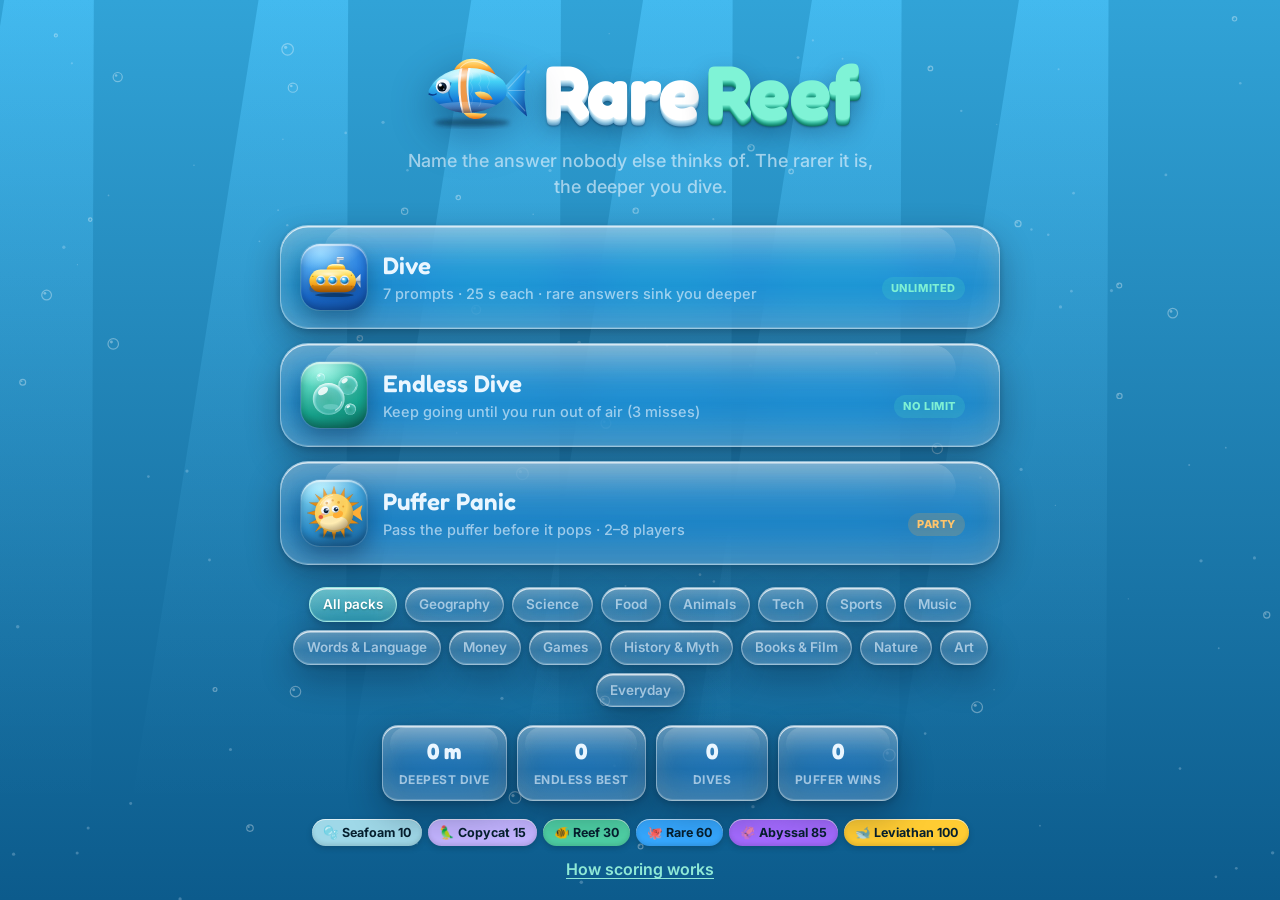
==== commit eb854815: "Add online Puffer Panic: play together on different devices Create a room, friends join with a 4-let" ====
--- a/index.html
+++ b/index.html
@@ -336,6 +336,15 @@
 .tchip, .alt .ans, .used span { box-shadow: inset 0 1px 0 rgba(255,255,255,.65), inset 0 -2px 4px rgba(0,0,0,.12), 0 2px 6px rgba(0,0,0,.18); }
 .clock-bg { stroke: rgba(255,255,255,.16); }
 @media (max-width: 520px) { .mode-ico { width: 56px; height: 56px; border-radius: 16px; } .logo-fish { width: 88px; } }
+.online-note { color: var(--mute); font-size: 14.5px; margin: 4px 0 0; text-align: center; }
+.join-form { margin-top: 12px; }
+.join-form input { text-transform: uppercase; letter-spacing: 6px; text-align: center; font-size: 22px; font-family: Fredoka, Inter, system-ui, sans-serif; }
+.lobby-link { display: flex; align-items: center; gap: 8px; padding: 8px 8px 8px 14px; border-radius: 16px; background: rgba(0,0,0,.25); border: 1px solid rgba(255,255,255,.2); margin: 10px 0 14px; }
+.lobby-link span { flex: 1; min-width: 0; overflow: hidden; text-overflow: ellipsis; white-space: nowrap; font-weight: 600; font-size: 14px; color: #bfefff; }
+.go.sm { height: 38px; padding: 0 14px; font-size: 14px; border-radius: 12px; }
+#lobbyList { margin: 6px 0 4px; }
+#lobbyList .pr { padding: 8px 10px; border-radius: 14px; background: rgba(255,255,255,.07); }
+#lobbyStart:disabled { filter: saturate(.3); opacity: .7; }
 </style>
 </head>
 <body>
@@ -413,11 +422,17 @@
     <div class="topbar"><button class="icon-btn" id="setupBack" aria-label="Back">←</button><div class="round">Puffer Panic</div><div></div></div>
     <div class="setup-hero"><svg viewBox="0 0 200 200" class="hero-puffer"><use href="#pufferBig"/></svg>
       <div><h2>Pass the puffer.</h2><p>Name an answer that fits the category to pass it on. No repeats. If it pops while you hold it, you lose a heart. Rare answers fill your meter for a bonus heart. Last one floating wins.</p></div></div>
-    <div class="seg big" id="pmode"><button data-v="bots" class="on">vs Bots</button><button data-v="local">Pass &amp; Play</button></div>
+    <div class="seg big" id="pmode"><button data-v="bots" class="on">vs Bots</button><button data-v="local">Pass &amp; Play</button><button data-v="online">🌐 Online</button></div>
+    <label class="fld" id="nameFld">Your name<input id="youName" maxlength="14" placeholder="You"></label>
+    <div class="pmsg" id="pMsgSetup"></div>
     <div id="botsCfg">
-      <label class="fld">Your name<input id="youName" maxlength="14" placeholder="You"></label>
       <div class="row2"><span>Bots</span><div class="seg" id="botCount"><button data-v="1">1</button><button data-v="2">2</button><button data-v="3" class="on">3</button><button data-v="4">4</button><button data-v="5">5</button><button data-v="7">7</button></div></div>
       <div class="row2"><span>Bot level</span><div class="seg" id="botLevel"><button data-v="easy">Easy</button><button data-v="normal" class="on">Normal</button><button data-v="hard">Hard</button></div></div>
+    </div>
+    <div id="onlineCfg" hidden>
+      <p class="online-note">Play together on different phones. One person creates a room, everyone else joins with the 4-letter code.</p>
+      <button class="cta blue" id="createRoom">＋ Create a room</button>
+      <form id="joinForm" autocomplete="off" class="join-form"><input id="joinCode" maxlength="4" placeholder="CODE" autocapitalize="characters" spellcheck="false"><button class="go" type="submit">Join</button></form>
     </div>
     <div id="localCfg" hidden>
       <div class="plist" id="plist"></div>
@@ -1428,7 +1443,12 @@
   [...s.children].forEach(b => { b.classList.toggle('on', String(cfg[key]) === b.dataset.v); b.onclick = () => { cfg[key] = conv(b.dataset.v); [...s.children].forEach(x => x.classList.toggle('on', x === b)); saveCfg(); if (key === 'pmode') syncMode(); }; });
 }
 function saveCfg() { store.patch(v => v.party = cfg); }
-function syncMode() { $('#botsCfg').hidden = cfg.pmode !== 'bots'; $('#localCfg').hidden = cfg.pmode !== 'local'; renderPlist(); }
+function syncMode() {
+  $('#nameFld').hidden = cfg.pmode === 'local';
+  $('#botsCfg').hidden = cfg.pmode !== 'bots'; $('#localCfg').hidden = cfg.pmode !== 'local'; $('#onlineCfg').hidden = cfg.pmode !== 'online';
+  $('#wake').hidden = cfg.pmode === 'online';
+  renderPlist();
+}
 function renderPlist() {
   const l = $('#plist'); l.innerHTML = '';
   cfg.names.forEach((n, i) => {
@@ -1447,32 +1467,171 @@
   $('#youName').value = cfg.you || ''; $('#youName').oninput = e => { cfg.you = e.target.value; saveCfg(); };
   syncMode(); show('setup');
 }
-$('#setupBack').onclick = renderHome;
+$('#setupBack').onclick = () => { Net.leave(); renderHome(); };
 $('#wake').onclick = () => startParty();
 
+// ---------- online (Supabase Realtime broadcast + presence) ----------
+const NET_CFG = { url: 'https://ccppaxiumfggdjejfzyp.supabase.co', key: 'eyJhbGciOiJIUzI1NiIsInR5cCI6IkpXVCJ9.eyJpc3MiOiJzdXBhYmFzZSIsInJlZiI6ImNjcHBheGl1bWZnZ2RqZWpmenlwIiwicm9sZSI6ImFub24iLCJpYXQiOjE3OTQyNjUyMzgsImV4cCI6MjEwOTg0MTIzOH0.KCuh2mvkt5taoMLQWONgYJ9h4IGtweTA3542nu2rwR4' };
+const SITE = 'https://rare-reef.vercel.app';
+const myCid = (() => { let id; try { id = sessionStorage.getItem('rr.cid'); } catch {} if (!id) { id = Math.random().toString(36).slice(2, 10); try { sessionStorage.setItem('rr.cid', id); } catch {} } return id; })();
+const Net = {
+  client: null, ch: null, code: null, role: null, members: [], handlers: {},
+  async connect() {
+    if (this.client) return this.client;
+    const { createClient } = await import('https://cdn.jsdelivr.net/npm/@supabase/supabase-js@2/+esm');
+    this.client = createClient(NET_CFG.url, NET_CFG.key, { auth: { persistSession: false, autoRefreshToken: false }, realtime: { params: { eventsPerSecond: 30 } } });
+    return this.client;
+  },
+  async join(code, role, name) {
+    await this.leave();
+    const client = await this.connect();
+    this.code = code; this.role = role;
+    const ch = client.channel('rr-room-' + code, { config: { broadcast: { self: false }, presence: { key: myCid } } });
+    ch.on('broadcast', { event: '*' }, ({ event, payload }) => this.handlers[event] && this.handlers[event](payload));
+    ch.on('presence', { event: 'sync' }, () => {
+      const st = ch.presenceState();
+      this.members = Object.entries(st).map(([cid, metas]) => ({ cid, ...metas[0] })).sort((a, b) => (b.host ? 1 : 0) - (a.host ? 1 : 0) || a.at - b.at);
+      this.handlers.presence && this.handlers.presence(this.members);
+    });
+    await new Promise((res, rej) => {
+      const t = setTimeout(() => rej(new Error('timeout')), 9000);
+      ch.subscribe(s => { if (s === 'SUBSCRIBED') { clearTimeout(t); res(); } else if (s === 'CHANNEL_ERROR' || s === 'TIMED_OUT' || s === 'CLOSED') { clearTimeout(t); rej(new Error(s)); } });
+    });
+    this.ch = ch;
+    await ch.track({ name, host: role === 'host', at: Date.now() });
+  },
+  send(event, payload) { if (this.ch) this.ch.send({ type: 'broadcast', event, payload }); },
+  async leave() { const ch = this.ch; this.ch = null; this.members = []; this.role = null; if (ch) { try { await ch.untrack(); } catch {} try { this.client.removeChannel(ch); } catch {} } },
+};
+const onlineName = () => ((cfg.you || '').trim() || 'Player').slice(0, 14);
+const newCode = () => Array.from({ length: 4 }, () => 'ABCDEFGHJKLMNPQRSTUVWXYZ'[Math.floor(Math.random() * 24)]).join('');
+function netFail(e) {
+  console.error(e); closeModal(); Net.leave();
+  const inFrame = location.protocol === 'file:' || !/vercel\.app$/.test(location.hostname);
+  modal(`<h3>Couldn't connect</h3><p>${inFrame ? 'Online rooms need the full website. Open it there and try again:' : 'Check your internet connection and try again.'}</p>${inFrame ? `<p><a class="link" href="${SITE}" target="_blank" rel="noopener">${SITE.replace('https://', '')}</a></p>` : ''}<button class="cta blue" onclick="document.getElementById('modal').hidden=true">OK</button>`);
+}
+$('#createRoom').onclick = async () => {
+  const code = newCode();
+  lobbyModal(code, true, 'Creating room…');
+  try { await Net.join(code, 'host', onlineName()); renderLobby(); } catch (e) { netFail(e); }
+};
+$('#joinForm').addEventListener('submit', async e => {
+  e.preventDefault();
+  const code = $('#joinCode').value.trim().toUpperCase().replace(/[^A-Z]/g, '');
+  if (code.length !== 4) { bump('#joinForm'); return; }
+  await joinRoom(code);
+});
+async function joinRoom(code) {
+  lobbyModal(code, false, 'Joining…');
+  try {
+    await Net.join(code, 'guest', onlineName());
+    setTimeout(() => { if (Net.code === code && Net.role === 'guest' && !Net.members.some(m => m.host)) { Net.leave(); closeModal(); modal(`<h3>Room ${code} not found</h3><p>Check the code with your friend. The person who created the room must keep it open.</p><button class="cta blue" onclick="document.getElementById('modal').hidden=true">OK</button>`); } }, 4500);
+    renderLobby();
+  } catch (e) { netFail(e); }
+}
+function lobbyModal(code, host, status) {
+  modal(`<h3>Room <span style="letter-spacing:4px;color:#7ff3d6">${code}</span></h3>
+    <p>${host ? 'Friends open the game on their phones, pick <b>Online</b> and type this code.' : 'Waiting for the host to start the game…'}</p>
+    <div class="lobby-link"><span id="lobbyLink">${SITE.replace('https://', '')}/#room-${code}</span><button class="go sm" id="copyLink">Copy link</button></div>
+    <div class="plist" id="lobbyList"><p>${status}</p></div>
+    ${host ? '<button class="cta" id="lobbyStart" disabled>🐡 Wake the puffer</button>' : ''}
+    <button class="link" id="lobbyLeave">Leave room</button>`, c => {
+    c.querySelector('#copyLink').onclick = async () => { try { await navigator.clipboard.writeText(`${SITE}/#room-${code}`); c.querySelector('#copyLink').textContent = 'Copied ✓'; } catch { c.querySelector('#copyLink').textContent = 'Copy failed'; } };
+    c.querySelector('#lobbyLeave').onclick = () => { Net.leave(); closeModal(); };
+    if (host) c.querySelector('#lobbyStart').onclick = () => hostStart();
+  });
+}
+function renderLobby() {
+  const list = $('#lobbyList'); if (!list) return;
+  const ms = Net.members;
+  list.innerHTML = ms.length ? ms.map((m, i) => `<div class="pr"><div class="dot" style="background:${COLORS[i % 8]}"></div><b style="flex:1">${esc(m.name)}${m.cid === myCid ? ' (you)' : ''}</b>${m.host ? '<span class="tchip" style="background:#ffcc33">host</span>' : ''}</div>`).join('') : '<p>Connecting…</p>';
+  const st = $('#lobbyStart'); if (st) { st.disabled = ms.length < 2; st.textContent = ms.length < 2 ? 'Waiting for friends…' : `🐡 Start (${ms.length} players)`; }
+}
+let presenceT = 0;
+Net.handlers.presence = () => {
+  renderLobby();
+  clearTimeout(presenceT); presenceT = setTimeout(checkMembers, 2500); // ignore brief blips
+};
+function checkMembers() {
+  const members = Net.members;
+  if (!P || !P.net || !Net.ch) return;
+  if (P.net.role === 'guest' && !members.some(m => m.host)) { endParty(); Net.leave(); closeModal(); modal(`<h3>The host left</h3><p>The room closed because the person who created it left.</p><button class="cta blue" onclick="document.getElementById('modal').hidden=true">OK</button>`); renderHome(); return; }
+  if (P.net.role === 'host' && P.phase !== 'over') { // someone dropped: they're out
+    const here = new Set(members.map(m => m.cid));
+    for (const p of P.players) if (p.cid && !here.has(p.cid) && !p.out) { p.out = true; p.hearts = 0; bubble(p, 'left the game', 'bad'); if (P.cur === p.id && P.phase === 'turn') { P.phase = 'pass'; P.cur = nextAlive(P.cur); setTimeout(() => P && beginTurn(), 300); } }
+    renderSeats(); if (alive().length <= 1 && P.phase !== 'over') partyOver(); else broadcast({ type: 'sync' });
+  }
+}
+function hostStart() {
+  const ms = Net.members.slice(0, 8);
+  if (ms.length < 2) return;
+  closeModal();
+  startParty({ online: ms });
+}
+Net.handlers.start = snap => { if (Net.role !== 'guest') return; closeModal(); guestStart(snap); };
+Net.handlers.state = snap => { if (!P || !P.net || P.net.role !== 'guest') return; applySnapshot(snap); };
+Net.handlers.answer = msg => { if (!P || !P.net || P.net.role !== 'host') return; hostAnswer(msg); };
+Net.handlers.reject = msg => { if (P && P.net && msg.to === myCid) rejectFx(msg.text, msg.typed); };
+Net.handlers.typing = msg => { if (P && P.players[msg.pid] && msg.pid !== P.meId) bubble(P.players[msg.pid], msg.text); };
+
+// ---------- game ----------
 let P = null;
-function startParty() {
+function startParty(opts = {}) {
   const players = [];
-  if (cfg.pmode === 'bots') {
+  let net = null;
+  if (opts.online) {
+    net = { role: 'host' };
+    opts.online.forEach(m => players.push({ name: m.name || 'Player', human: m.cid === myCid, cid: m.cid === myCid ? null : m.cid, remote: m.cid !== myCid, myCid: m.cid }));
+  } else if (cfg.pmode === 'bots') {
     players.push({ name: (cfg.you || '').trim() || 'You', human: true });
     const names = shuffle(BOT_NAMES.slice());
     for (let i = 0; i < cfg.bots; i++) players.push({ name: names[i], bot: cfg.level });
   } else cfg.names.forEach((n, i) => players.push({ name: n.trim() || 'Player ' + (i + 1), human: true }));
   players.forEach((p, i) => Object.assign(p, { id: i, color: COLORS[i % COLORS.length], hearts: cfg.lives, meter: 0, out: false, answers: 0, best: null, pops: 0 }));
   const sp = SPEEDS[cfg.speed];
-  P = { players, sp, cap: Math.min(6, cfg.lives + 2), bag: new PromptBag(catPool().length >= 3 ? catPool() : BANK, 30), used: new Set(), passes: 0, phase: 'freeze', cur: Math.floor(Math.random() * players.length), raf: 0, tickAcc: 0, local: cfg.pmode === 'local' };
-  Sea.set(260);
-  show('party');
+  endParty();
+  P = { players, sp, cap: Math.min(6, cfg.lives + 2), bag: new PromptBag(catPool().length >= 3 ? catPool() : BANK, 30), used: new Set(), passes: 0, phase: 'freeze', cur: Math.floor(Math.random() * players.length), raf: 0, tickAcc: 0, local: cfg.pmode === 'local' && !net, net, meId: net ? players.findIndex(p => p.human) : null, seq: 0 };
+  enterPartyScreen();
+  newCategory();
+  if (net) Net.send('start', snapshot({ type: 'start' }));
+  setTimeout(() => P && beginTurn(), 900);
+}
+function guestStart(snap) {
+  endParty();
+  const players = snap.players.map(p => ({ ...p, human: p.cid === myCid, remote: p.cid !== myCid }));
+  P = { players, sp: SPEEDS.normal, cap: snap.cap, used: new Set(), passes: 0, phase: 'freeze', cur: snap.cur, raf: 0, tickAcc: 0, local: false, net: { role: 'guest' }, meId: players.findIndex(p => p.cid === myCid), seq: 0, cat: null };
+  enterPartyScreen();
+  applySnapshot(snap);
+}
+function enterPartyScreen() {
+  Sea.set(260); show('party'); $('#usedList').innerHTML = '';
   buildSeats();
-  newCategory();
-  $('#usedList').innerHTML = '';
-  setTimeout(() => beginTurn(), 700);
   let last = performance.now();
   const loop = now => { if (!P) return; const dt = Math.min(.1, (now - last) / 1000); last = now; partyTick(dt); P.raf = requestAnimationFrame(loop); };
   P.raf = requestAnimationFrame(loop);
 }
-function newCategory() {
-  P.cat = BANK[P.bag.next()]; P.used = new Set(); P.passes = 0;
+// host -> everyone
+function snapshot(ev) {
+  return { seq: ++P.seq, ev, cap: P.cap, cur: P.cur, phase: P.phase, catId: P.cat ? P.cat.id : null, used: [...P.used], timeLeft: P.timeLeft || 0, turnTime: P.turnTime || 1,
+    players: P.players.map(p => ({ id: p.id, name: p.name, color: p.color, hearts: p.hearts, meter: p.meter, out: p.out, answers: p.answers, pops: p.pops, best: p.best ? { name: p.best.name, tier: p.best.tier } : null, cid: p.myCid || (p.human ? myCid : null), bot: p.bot || null })) };
+}
+function broadcast(ev) { if (P && P.net && P.net.role === 'host') Net.send('state', snapshot(ev)); }
+function applySnapshot(s) {
+  if (s.seq <= P.seq && s.ev.type !== 'start') return; P.seq = s.seq;
+  P.cap = s.cap;
+  s.players.forEach(q => { const p = P.players[q.id]; if (p) Object.assign(p, { hearts: q.hearts, meter: q.meter, out: q.out, answers: q.answers, pops: q.pops, best: q.best }); });
+  if (!P.cat || P.cat.id !== s.catId) { P.cat = BANK[s.catId]; categoryUI(); }
+  P.used = new Set(s.used); $('#pUsed').textContent = `${P.cat.valid.length} answers · ${P.used.size} said`;
+  P.cur = s.cur; P.turnTime = s.turnTime; P.timeLeft = s.timeLeft; P.phase = s.phase;
+  const ev = s.ev || {}, p = P.players[ev.pid];
+  if (ev.type === 'accept' && p) acceptFx(p, P.cat.items[ev.idx], ev.bonus);
+  if (ev.type === 'pop' && p) popFx(p);
+  if (ev.type === 'over') { renderSeats(); return partyOverFx(P.players[ev.winner]); }
+  if (s.phase === 'turn' && (ev.type === 'turn' || ev.type === 'start')) turnUI();
+  renderSeats(); pointAt(P.cur);
+}
+function newCategory() { P.cat = BANK[P.bag.next()]; P.used = new Set(); P.passes = 0; categoryUI(); }
+function categoryUI() {
   const b = $('.cat-banner'); b.classList.remove('new'); void b.offsetWidth; b.classList.add('new');
   $('#pPack').textContent = P.cat.pack; $('#pPrompt').textContent = P.cat.prompt; $('#pUsed').textContent = `${P.cat.valid.length} answers · 0 said`;
   $('#usedList').innerHTML = '';
@@ -1481,7 +1640,8 @@
   const ring = $('#ring'); ring.innerHTML = '';
   for (const p of P.players) {
     const s = el('div', 'seat');
-    s.innerHTML = `<div class="bubble"></div><div class="av" style="background:${p.color}">${esc(p.name[0].toUpperCase())}</div><div class="nm">${esc(p.name)}${p.bot ? ' 🤖' : ''}</div><div class="hearts"></div><div class="meter"><i></i></div>`;
+    const tag = p.bot ? ' 🤖' : (P.net && p.id === P.meId ? ' (you)' : '');
+    s.innerHTML = `<div class="bubble"></div><div class="av" style="background-color:${p.color}">${esc(p.name[0].toUpperCase())}</div><div class="nm">${esc(p.name)}${tag}</div><div class="hearts"></div><div class="meter"><i></i></div>`;
     p.el = s; ring.append(s);
   }
   layoutSeats(); renderSeats();
@@ -1490,10 +1650,11 @@
   if (!P) return;
   const a = $('#arena').getBoundingClientRect(), n = P.players.length;
   const cxp = a.width / 2, cyp = a.height / 2 - 8, compact = innerHeight <= 500, rx = Math.max(90, Math.min(a.width / 2 - 64, compact ? 300 : 360)), ry = Math.max(compact ? 44 : 80, Math.min(a.height / 2 - (compact ? 34 : 72), 240));
+  const base = P.meId != null && P.meId >= 0 ? P.meId : 0; // your seat is always at the bottom
   P.players.forEach((p, i) => {
-    const ang = Math.PI / 2 + (i / n) * Math.PI * 2; p.ang = ang;
-    p.el.style.left = (cxp + Math.cos(ang) * rx) + 'px'; p.el.style.top = (cyp + Math.sin(ang) * ry) + 'px';
+    const ang = Math.PI / 2 + (((i - base + n) % n) / n) * Math.PI * 2; p.ang = ang;
     p.sx = cxp + Math.cos(ang) * rx; p.sy = cyp + Math.sin(ang) * ry;
+    p.el.style.left = p.sx + 'px'; p.el.style.top = p.sy + 'px';
   });
   pointAt(P.cur);
 }
@@ -1510,37 +1671,44 @@
   const a = $('#arena').getBoundingClientRect();
   const deg = Math.atan2(p.sy - (a.height / 2 - 8), p.sx - a.width / 2) * 180 / Math.PI;
   $('#pointer').style.transform = `rotate(${deg}deg)`;
-  const pf = $('#puffer'); pf.style.transform = `scaleX(${Math.cos(deg * Math.PI / 180) < 0 ? -1 : 1})`;
+  $('#puffer').style.transform = `scaleX(${Math.cos(deg * Math.PI / 180) < 0 ? -1 : 1})`;
 }
 const alive = () => P.players.filter(p => !p.out);
 function nextAlive(from) { const n = P.players.length; for (let k = 1; k <= n; k++) { const p = P.players[(from + k) % n]; if (!p.out) return p.id; } return from; }
 function bubble(p, txt, kind = '') { const b = p.el.querySelector('.bubble'); b.textContent = txt; b.className = 'bubble' + (txt ? ' on' : '') + (kind ? ' ' + kind : ''); }
-
-function beginTurn() {
+const isMine = p => p.human && (!P.net || p.id === P.meId);
+
+// whose turn it is, from this device's point of view
+function turnUI() {
+  const p = P.players[P.cur], inp = $('#pInput'), lbl = $('#turnLbl'), msg = $('#pMsg');
+  P.players.forEach(q => q !== p && !q.el.querySelector('.bubble.bad') && bubble(q, ''));
+  msg.textContent = ''; msg.className = 'pmsg';
+  if (isMine(p)) {
+    lbl.textContent = P.local ? `${p.name}, your turn!` : 'Your turn: name one!'; lbl.className = 'turn-lbl mine';
+    inp.disabled = false; inp.value = ''; inp.placeholder = P.cat.prompt + '…'; inp.focus(); $('#pForm .go').disabled = false;
+    Sound.bubble();
+  } else {
+    const verb = p.bot ? 'is thinking…' : 'is typing…';
+    lbl.textContent = `${p.name} ${verb}`; lbl.className = 'turn-lbl';
+    inp.disabled = true; inp.value = ''; inp.placeholder = `${p.name} ${verb}`; $('#pForm .go').disabled = true;
+  }
+}
+function beginTurn() { // host only
   if (!P) return;
-  if (P.cat.valid.length - P.used.size < 3) newCategory(); // category nearly exhausted
+  if (P.cat.valid.length - P.used.size < 3) newCategory();
   const p = P.players[P.cur];
   P.phase = 'turn';
   P.turnTime = Math.max(P.sp.min, P.sp.start - P.sp.step * P.passes);
-  P.timeLeft = P.turnTime; P.tickAcc = 0;
-  pointAt(P.cur); renderSeats();
-  P.players.forEach(q => q !== p && bubble(q, ''));
-  const inp = $('#pInput'), lbl = $('#turnLbl'), msg = $('#pMsg');
-  msg.textContent = ''; msg.className = 'pmsg';
-  if (p.human) {
-    lbl.textContent = P.local ? `${p.name}, your turn!` : 'Your turn: name one!'; lbl.className = 'turn-lbl mine';
-    inp.disabled = false; inp.value = ''; inp.placeholder = P.cat.prompt + '…'; inp.focus();
-    $('#pForm .go').disabled = false;
-  } else {
-    lbl.textContent = `${p.name} is thinking…`; lbl.className = 'turn-lbl';
-    inp.disabled = true; inp.value = ''; inp.placeholder = `${p.name} is thinking…`; $('#pForm .go').disabled = true;
-    const L = BOT_LEVELS[p.bot];
-    const usedFrac = P.used.size / P.cat.valid.length;
+  P.timeLeft = P.turnTime; P.tickAcc = 0; P.plan = null;
+  pointAt(P.cur); renderSeats(); turnUI();
+  if (p.bot) {
+    const L = BOT_LEVELS[p.bot], usedFrac = P.used.size / P.cat.valid.length;
     const failP = L.fail + usedFrac * .55 + (P.turnTime <= 4 ? .06 : 0);
     const think = rand(L.think[0], L.think[1]) * (1 + usedFrac * .8) * (P.turnTime < 6 ? .8 : 1);
     P.plan = { t: 0, think, fail: Math.random() < failP, item: botPick(P.cat, P.used, p.bot), tries: 0 };
     bubble(p, '…');
   }
+  broadcast({ type: 'turn' });
 }
 function partyTick(dt) {
   if (P.phase !== 'turn') return;
@@ -1553,10 +1721,10 @@
   pf.className = 'puffer s' + stage;
   pf.querySelector('svg').style.transform = `scale(${0.82 + (1 - f) * .62})`;
   P.tickAcc += dt;
-  const iv = [.6, .42, .26, .13][stage];
-  if (P.tickAcc >= iv) { P.tickAcc = 0; Sound.tick(stage >= 2); }
+  if (P.tickAcc >= [.6, .42, .26, .13][stage]) { P.tickAcc = 0; Sound.tick(stage >= 2); }
+  if (P.net && P.net.role === 'guest') return; // the host decides when it pops
   const p = P.players[P.cur];
-  if (!p.human && P.plan) botStep(p, dt);
+  if (p.bot && P.plan) botStep(p, dt);
   if (P.timeLeft <= 0) pop();
 }
 function botStep(p, dt) {
@@ -1569,50 +1737,94 @@
   }
   if (pl.t >= pl.think) {
     if (!pl.fail && pl.item && !P.used.has(pl.item.idx)) { accept(p, pl.item); return; }
-    // stuck: show the flub, then maybe find something later
     pl.tries++; bubble(p, pl.flub || '???', 'bad'); if (pl.tries === 1) Sound.bad();
     pl.flub = null; pl.think = pl.t + rand(1.4, 3.2);
     if (Math.random() < .35 / pl.tries) { pl.fail = false; pl.item = botPick(P.cat, P.used, p.bot); }
   }
 }
+// validate an answer (host). returns {item} or {err}
+function judge(text) {
+  const r = matchAnswer(P.cat, text);
+  if (!r) return { err: `“${text}” isn't on the list. Quick, try another!` };
+  if (r.item.trap) return { err: `Nice try, ${r.item.name} doesn't count!` };
+  if (P.used.has(r.item.idx)) return { err: `${r.item.name} was already said!` };
+  return { item: r.item };
+}
+function rejectFx(text, typed) {
+  const me = P.players[P.cur], msg = $('#pMsg');
+  msg.textContent = text; msg.className = 'pmsg'; bump('#pForm'); Sound.bad();
+  if (me) bubble(me, typed || '', 'bad');
+  const inp = $('#pInput'); inp.disabled = !isMine(me); if (!inp.disabled) { inp.select(); $('#pForm .go').disabled = false; }
+}
 $('#pForm').addEventListener('submit', e => {
   e.preventDefault(); if (!P || P.phase !== 'turn') return;
-  const p = P.players[P.cur]; if (!p.human) return;
+  const p = P.players[P.cur]; if (!isMine(p)) return;
   const txt = $('#pInput').value.trim(); if (!txt) return;
-  const r = matchAnswer(P.cat, txt), msg = $('#pMsg');
-  const fail = t => { msg.textContent = t; msg.className = 'pmsg'; bump('#pForm'); Sound.bad(); bubble(p, txt, 'bad'); $('#pInput').select(); };
-  if (!r) return fail(`“${txt}” isn't on the list. Quick, try another!`);
-  if (r.item.trap) return fail(`Nice try, ${r.item.name} doesn't count!`);
-  if (P.used.has(r.item.idx)) return fail(`${r.item.name} was already said!`);
-  accept(p, r.item);
+  if (P.net && P.net.role === 'guest') { // ask the host
+    Net.send('answer', { from: myCid, pid: p.id, text: txt, seq: P.seq });
+    $('#pMsg').textContent = 'Checking…'; $('#pMsg').className = 'pmsg ok'; $('#pForm .go').disabled = true;
+    return;
+  }
+  const j = judge(txt);
+  if (j.err) { rejectFx(j.err, txt); return; }
+  accept(p, j.item);
 });
-$('#pInput').addEventListener('input', () => { const p = P && P.players[P.cur]; if (p && p.human && P.phase === 'turn') bubble(p, $('#pInput').value); });
-function accept(p, item) {
+function hostAnswer(msg) {
+  if (P.phase !== 'turn') return;
+  const p = P.players[P.cur]; if (!p || p.myCid !== msg.from) return;
+  const j = judge(msg.text);
+  if (j.err) { Net.send('reject', { to: msg.from, text: j.err, typed: msg.text }); bubble(p, msg.text, 'bad'); return; }
+  accept(p, j.item);
+}
+let typingT = 0;
+$('#pInput').addEventListener('input', () => {
+  const p = P && P.players[P.cur]; if (!p || !isMine(p) || P.phase !== 'turn') return;
+  const v = $('#pInput').value; bubble(p, v);
+  if (P.net) { clearTimeout(typingT); typingT = setTimeout(() => Net.send('typing', { pid: p.id, text: v.slice(0, 30) }), 90); }
+});
+function accept(p, item) { // host
   P.used.add(item.idx); P.passes++; p.answers++;
   const T = TIERS[item.tier];
   if (!p.best || T.pts > TIERS[p.best.tier].pts) p.best = item;
   p.meter += T.meter;
   let bonus = false;
   if (p.meter >= 100) { if (p.hearts < P.cap) { p.hearts++; bonus = true; p.meter -= 100; } else p.meter = 100; }
-  bubble(p, item.name, 'good');
-  Sound.good(item.tier);
+  P.phase = 'pass'; P.plan = null;
+  const pid = p.id;
+  P.cur = nextAlive(P.cur);
+  acceptFx(p, item, bonus);
+  renderSeats(); pointAt(P.cur);
+  broadcast({ type: 'accept', pid, idx: item.idx, bonus });
+  setTimeout(() => P && P.phase === 'pass' && beginTurn(), 380);
+}
+function acceptFx(p, item, bonus) {
+  const T = TIERS[item.tier];
+  bubble(p, item.name, 'good'); Sound.good(item.tier);
   const chip = el('span', null, esc(item.name)); chip.style.background = T.color; chip.title = T.name; $('#usedList').prepend(chip);
   $('#pUsed').textContent = `${P.cat.valid.length} answers · ${P.used.size} said`;
-  const msg = $('#pMsg');
-  msg.className = 'pmsg ok';
+  const msg = $('#pMsg'); msg.className = 'pmsg ok';
   msg.textContent = `${p.name}: ${item.name} · ${T.emoji} ${T.name}${bonus ? ' · ❤️ bonus heart!' : T.meter ? ` · meter +${T.meter}` : ''}`;
   if (bonus || item.tier === 4) { const r = p.el.getBoundingClientRect(); Sea.burst(r.left + r.width / 2, r.top + 30, T.color, 24, .7); }
-  P.phase = 'pass'; P.plan = null;
-  $('#pInput').disabled = true;
-  P.cur = nextAlive(P.cur);
-  renderSeats(); pointAt(P.cur);
-  setTimeout(() => P && P.phase === 'pass' && beginTurn(), 380);
-}
-function pop() {
+  $('#pInput').disabled = true; $('#pForm .go').disabled = true;
+}
+function pop() { // host
   P.phase = 'freeze';
   const p = P.players[P.cur];
   p.hearts--; p.pops++;
   if (p.hearts <= 0) { p.hearts = 0; p.out = true; }
+  popFx(p);
+  broadcast({ type: 'pop', pid: p.id });
+  setTimeout(() => {
+    if (!P) return;
+    if (alive().length <= 1) return partyOver();
+    if (p.out) P.cur = nextAlive(P.cur);
+    newCategory();
+    renderSeats(); pointAt(P.cur);
+    broadcast({ type: 'newcat' });
+    setTimeout(() => P && beginTurn(), 900);
+  }, 1700);
+}
+function popFx(p) {
   const pf = $('#puffer'); pf.className = 'puffer popped';
   const pt = $('#popTxt'); pt.textContent = 'POP!'; pt.classList.remove('on'); void pt.offsetWidth; pt.classList.add('on');
   const r = $('#pufferWrap').getBoundingClientRect();
@@ -1623,47 +1835,55 @@
   $('#pInput').disabled = true; $('#pForm .go').disabled = true;
   const lbl = $('#turnLbl'); lbl.className = 'turn-lbl'; lbl.textContent = p.out ? `${p.name} is out!` : `${p.name} loses a heart!`;
   $('#pMsg').textContent = ''; renderSeats();
-  setTimeout(() => {
-    if (!P) return;
-    pf.className = 'puffer sleep'; pf.querySelector('svg').style.transform = 'scale(.82)';
-    $('#clockFg').style.strokeDashoffset = 0;
-    if (alive().length <= 1) return partyOver();
-    if (p.out) P.cur = nextAlive(P.cur);
-    newCategory();
-    renderSeats(); pointAt(P.cur);
-    setTimeout(() => P && beginTurn(), 900);
-  }, 1700);
-}
-function partyOver() {
+  setTimeout(() => { if (!P) return; pf.className = 'puffer sleep'; pf.querySelector('svg').style.transform = 'scale(.82)'; $('#clockFg').style.strokeDashoffset = 0; }, 1700);
+}
+function partyOver() { // host
   P.phase = 'over'; renderSeats();
   const w = alive()[0] || P.players[0];
-  const youWon = w.human && !P.local;
+  broadcast({ type: 'over', winner: w.id });
+  partyOverFx(w);
+}
+function partyOverFx(w) {
+  P.phase = 'over';
+  const youWon = isMine(w) && !P.local;
   if (youWon) store.patch(v => v.partyWins = (v.partyWins || 0) + 1);
   Sound.win();
+  const host = !P.net || P.net.role === 'host';
   const rows = P.players.slice().sort((a, b) => b.hearts - a.hearts || b.answers - a.answers).map(p => `<div class="trow"><span class="tchip" style="background:${p.color};color:#fff">${esc(p.name)}${p === w ? ' 👑' : ''}</span><div><b>${p.answers} answer${p.answers === 1 ? '' : 's'}</b>${p.best ? ` · best: ${esc(p.best.name)} (${TIERS[p.best.tier].name})` : ''}<br><small>${p.out ? 'Popped out' : 'Still floating with ' + '❤️'.repeat(p.hearts)}</small></div></div>`).join('');
-  modal(`<div style="text-align:center"><div class="winner-av" style="background:${w.color}">${esc(w.name[0].toUpperCase())}</div><h3>${esc(w.name)} ${w.human && !P.local ? '(you!) ' : ''}is the last one floating!</h3></div>${rows}
-    <div class="res-btns"><button class="cta" id="pAgain">Play again</button><button class="cta ghost" id="pSetup">Change setup</button></div><button class="link" id="pHome">Back to home</button>`, c => {
-    c.querySelector('#pAgain').onclick = () => { closeModal(); endParty(); startParty(); };
-    c.querySelector('#pSetup').onclick = () => { closeModal(); endParty(); openSetup(); };
-    c.querySelector('#pHome').onclick = () => { closeModal(); endParty(); renderHome(); };
+  modal(`<div style="text-align:center"><div class="winner-av" style="background-color:${w.color}">${esc(w.name[0].toUpperCase())}</div><h3>${esc(w.name)} ${youWon ? '(you!) ' : ''}is the last one floating!</h3></div>${rows}
+    ${host ? `<div class="res-btns"><button class="cta" id="pAgain">Play again</button><button class="cta ghost" id="pSetup">${P.net ? 'Back to lobby' : 'Change setup'}</button></div>` : '<p style="text-align:center">Waiting for the host to start another round…</p>'}<button class="link" id="pHome">${P.net ? 'Leave room' : 'Back to home'}</button>`, c => {
+    const again = c.querySelector('#pAgain'), setup = c.querySelector('#pSetup');
+    if (again) again.onclick = () => { closeModal(); if (P && P.net) { if (Net.members.length < 2) { endParty(); openSetup(); lobbyModal(Net.code, true, ''); renderLobby(); return; } startParty({ online: Net.members.slice(0, 8) }); } else { endParty(); startParty(); } };
+    if (setup) setup.onclick = () => { closeModal(); const online = P && P.net; endParty(); openSetup(); if (online) { lobbyModal(Net.code, true, ''); renderLobby(); } };
+    c.querySelector('#pHome').onclick = () => { closeModal(); endParty(); Net.leave(); renderHome(); };
   });
 }
 function endParty() { if (P) cancelAnimationFrame(P.raf); P = null; }
 $('#partyBack').onclick = () => {
-  if (!P || P.phase === 'over') { endParty(); return renderHome(); }
-  const was = P.phase; P.phase = 'paused';
-  modal(`<h3>Leave the party?</h3><p>The puffer will keep everyone's hearts where they are… just kidding, the game ends.</p><div class="res-btns"><button class="cta ghost" id="stay">Keep playing</button><button class="cta" id="leave">Leave</button></div>`, c => {
-    c.querySelector('#stay').onclick = () => { closeModal(); if (P) P.phase = was; };
-    c.querySelector('#leave').onclick = () => { closeModal(); endParty(); renderHome(); };
+  if (!P || P.phase === 'over') { endParty(); Net.leave(); return renderHome(); }
+  const was = P.phase, solo = !P.net;
+  if (solo) P.phase = 'paused';
+  modal(`<h3>Leave the game?</h3><p>${P.net ? (P.net.role === 'host' ? 'You are the host, so the room closes for everyone.' : 'You will be out of this round.') : 'This game will end.'}</p><div class="res-btns"><button class="cta ghost" id="stay">Keep playing</button><button class="cta" id="leave">Leave</button></div>`, c => {
+    c.querySelector('#stay').onclick = () => { closeModal(); if (P && solo) P.phase = was; };
+    c.querySelector('#leave').onclick = () => { closeModal(); endParty(); Net.leave(); renderHome(); };
   });
 };
 const syncMute = () => { $('#muteBtn').textContent = Sound.muted ? '🔇' : '🔊'; };
 $('#muteBtn').onclick = () => { Sound.muted = !Sound.muted; store.patch(v => v.muted = Sound.muted); syncMute(); };
 syncMute();
+// invite links: rare-reef.vercel.app/#room-ABCD
+function checkInvite() {
+  const m = /^#room-([A-Z]{4})$/i.exec(location.hash || ''); if (!m) return;
+  cfg.pmode = 'online'; saveCfg(); openSetup(); $('#joinCode').value = m[1].toUpperCase();
+  if (!(cfg.you || '').trim()) { $('#youName').focus(); $('#pMsgSetup').textContent = 'Type your name, then tap Join.'; }
+  else joinRoom(m[1].toUpperCase());
+}
+addEventListener('hashchange', checkInvite);
 
 // test hook
-window.__rr = { BANK, get D() { return D; }, get P() { return P; }, matchAnswer, startDive, startParty, cfg };
+window.__rr = { BANK, get D() { return D; }, get P() { return P; }, matchAnswer, startDive, startParty, cfg, Net, myCid, applySnapshot: s => applySnapshot(s), hostAnswer: m => hostAnswer(m) };
 renderHome();
+checkInvite();
 })();
 </script>
 </body>
